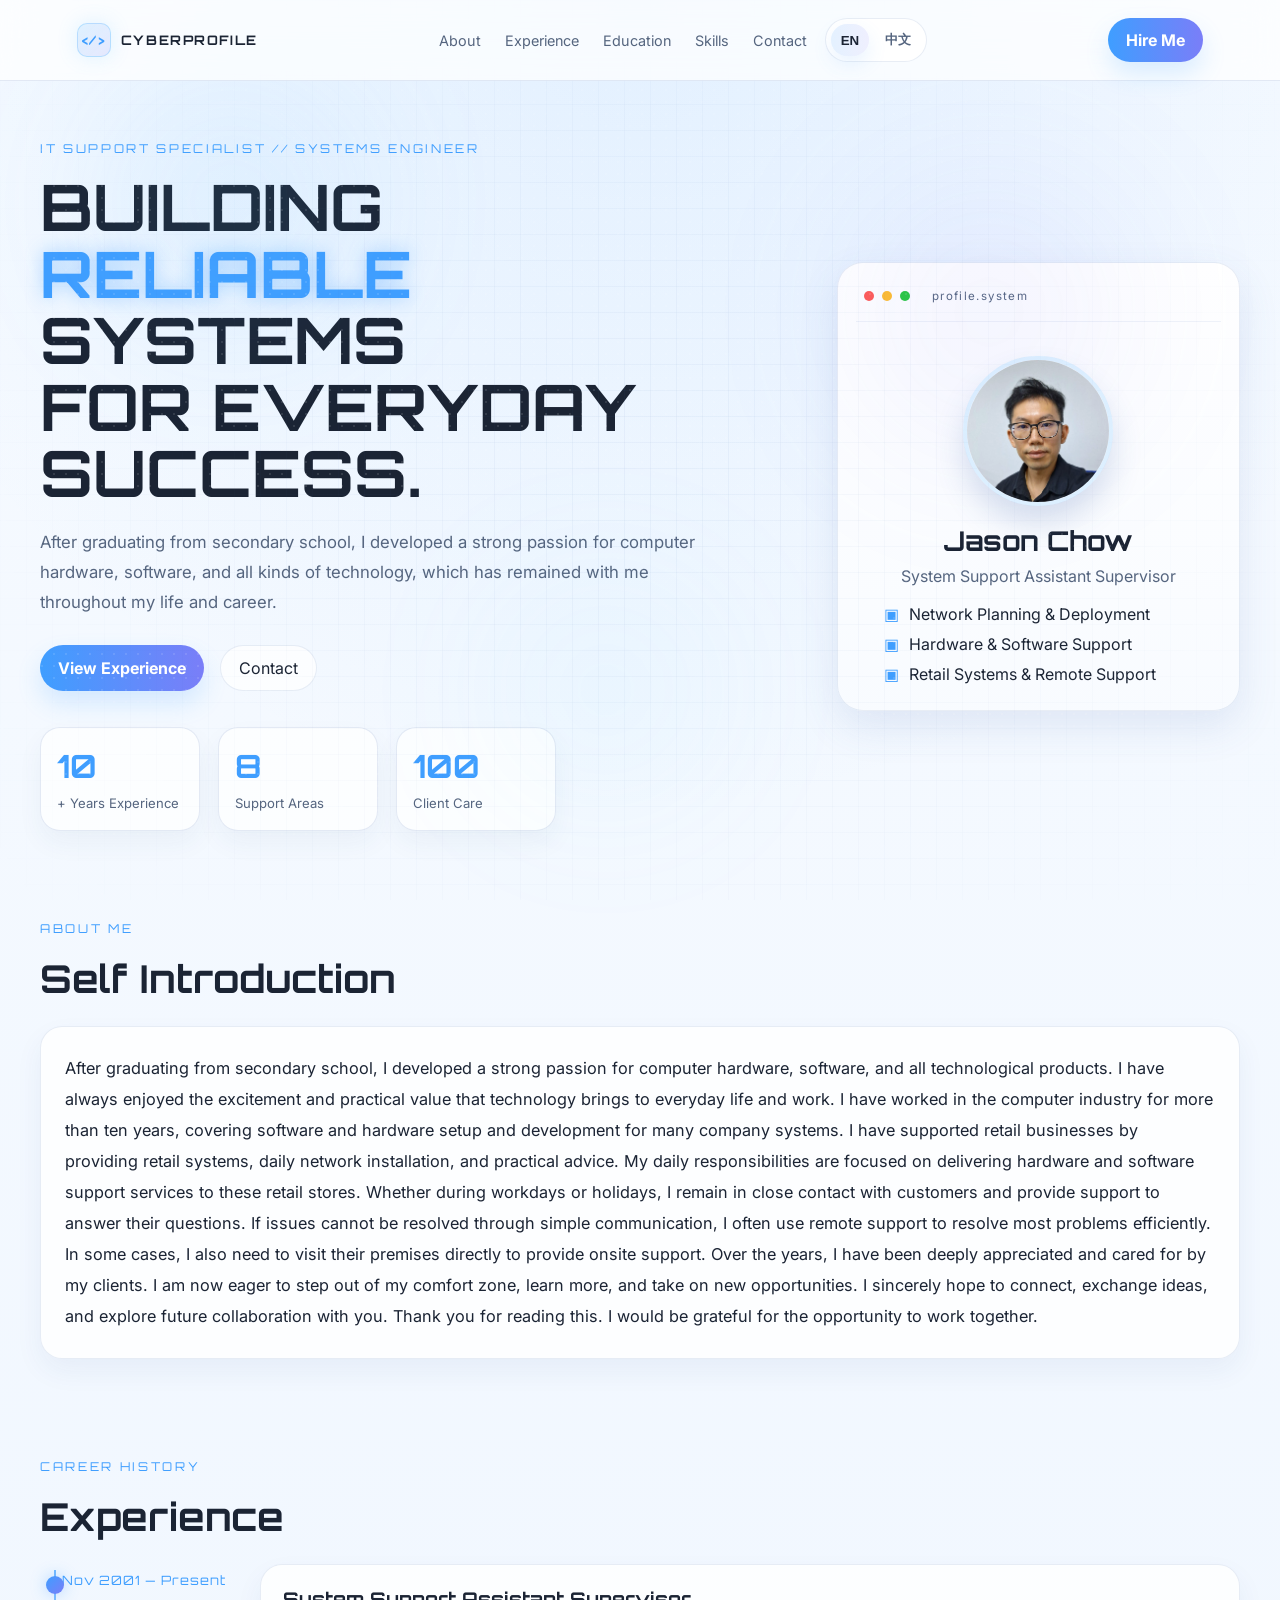
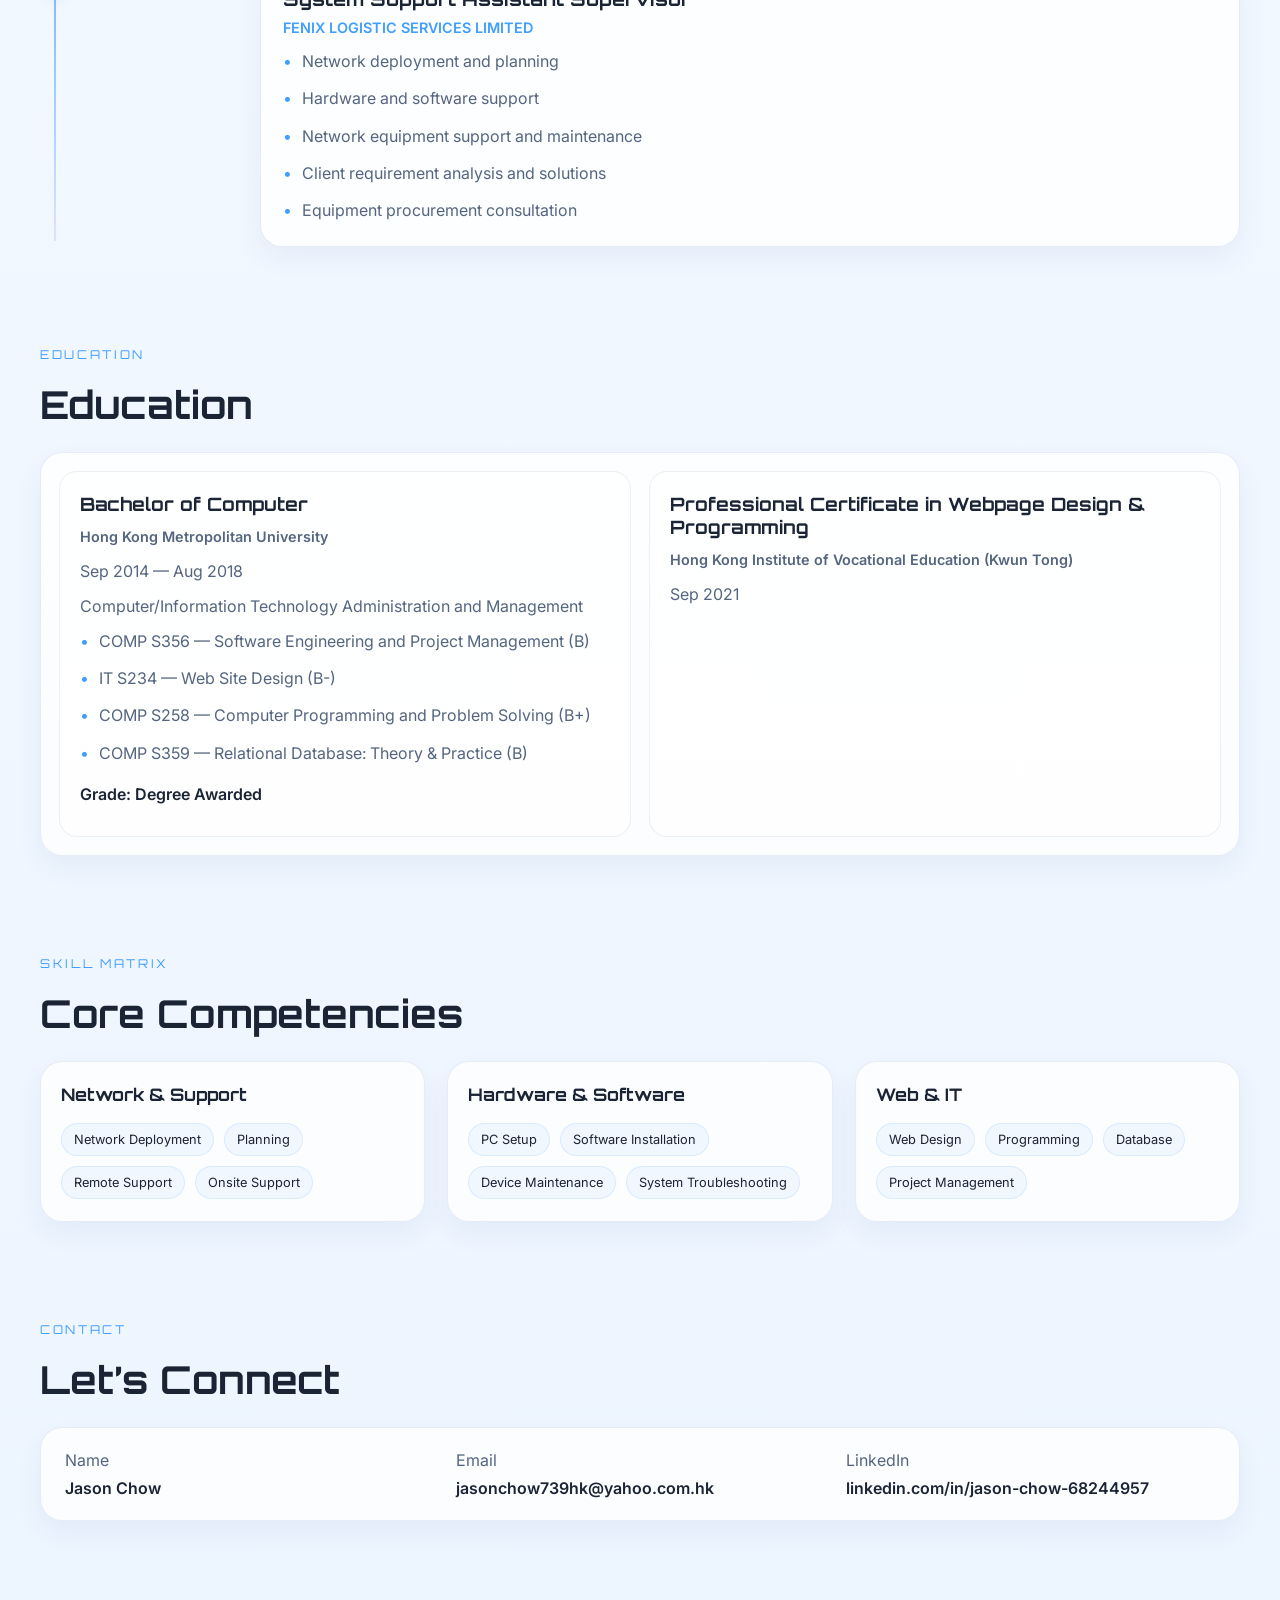
==== index.html @ 28c571f5 "Add files via upload" ====
<!DOCTYPE html>
<html lang="en">
  <head>
    <meta charset="UTF-8" />
    <meta name="viewport" content="width=device-width, initial-scale=1.0" />
    <title>Jason Chow | Resume</title>
    <meta name="description" content="Jason Chow personal resume portfolio in cyber style" />
    <link rel="preconnect" href="https://fonts.googleapis.com" />
    <link rel="preconnect" href="https://fonts.gstatic.com" crossorigin />
    <link href="https://fonts.googleapis.com/css2?family=Orbitron:wght@500;600;700;800&family=Inter:wght@400;500;600;700;800&display=swap" rel="stylesheet" />
    <link rel="stylesheet" href="styles.css" />
  </head>
  <body>
    <div class="noise"></div>
    <div class="grid-bg"></div>
    <div class="orb orb-1"></div>
    <div class="orb orb-2"></div>
    <div class="orb orb-3"></div>

    <header class="topbar">
      <div class="brand">
        <div class="brand-mark">&lt;/&gt;</div>
        <span>CYBERPROFILE</span>
      </div>

      <div class="header-right">
        <nav class="main-nav">
          <a href="#about" data-i18n="nav.about">About</a>
          <a href="#experience" data-i18n="nav.experience">Experience</a>
          <a href="#education" data-i18n="nav.education">Education</a>
          <a href="#skills" data-i18n="nav.skills">Skills</a>
          <a href="#contact" data-i18n="nav.contact">Contact</a>
        </nav>

        <div class="lang-switcher" aria-label="Language switcher">
          <button class="lang-btn active" data-lang="en">EN</button>
          <button class="lang-btn" data-lang="zh">中文</button>
        </div>
      </div>

      <a class="cta" href="#contact" data-i18n="nav.hire">Hire Me</a>
    </header>

    <main>
      <section class="hero" id="about">
        <div class="hero-copy">
          <p class="eyebrow" data-i18n="hero.eyebrow">IT SUPPORT SPECIALIST // SYSTEMS ENGINEER</p>
          <h1 data-i18n="hero.title">
            BUILDING<br />
            <span class="highlight">RELIABLE</span>
            SYSTEMS<br />
            FOR EVERYDAY SUCCESS.
          </h1>
          <p class="intro" data-i18n="hero.intro">
            After graduating from secondary school, I developed a strong passion for computer hardware, software, and all kinds of technology, which has remained with me throughout my life and career.
          </p>

          <div class="hero-actions">
            <a href="#experience" class="primary-btn" data-i18n="hero.primaryBtn">View Experience</a>
            <a href="#contact" class="ghost-btn" data-i18n="hero.secondaryBtn">Contact</a>
          </div>

          <div class="stats-row">
            <div class="stat-box">
              <strong data-count="10">0</strong>
              <span data-i18n="stats.years">+ Years Experience</span>
            </div>
            <div class="stat-box">
              <strong data-count="8">0</strong>
              <span data-i18n="stats.support">Support Areas</span>
            </div>
            <div class="stat-box">
              <strong data-count="100">0</strong>
              <span data-i18n="stats.clients">Client Care</span>
            </div>
          </div>
        </div>

        <div class="hero-panel">
          <div class="panel-shell">
            <div class="panel-header">
              <span class="dot red"></span>
              <span class="dot yellow"></span>
              <span class="dot green"></span>
              <span class="panel-title">profile.system</span>
            </div>

            <div class="profile-card">
              <div class="portrait-wrap">
                <div class="portrait-glow"></div>
                <img src="jc.jpeg" alt="Jason Chow portrait" class="portrait" />
              </div>
              <h3>Jason Chow</h3>
              <p data-i18n="profile.role">System Support Assistant Supervisor</p>
              <ul>
                <li data-i18n="profile.item1">Network Planning & Deployment</li>
                <li data-i18n="profile.item2">Hardware & Software Support</li>
                <li data-i18n="profile.item3">Retail Systems & Remote Support</li>
              </ul>
            </div>
          </div>
        </div>
      </section>

      <section class="section intro-story" id="story">
        <div class="section-heading">
          <p class="eyebrow" data-i18n="about.eyebrow">ABOUT ME</p>
          <h2 data-i18n="about.title">Self Introduction</h2>
        </div>
        <div class="story-card">
          <p data-i18n="about.text">
            After graduating from secondary school, I developed a strong passion for computer hardware, software, and all technological products. I have always enjoyed the excitement and practical value that technology brings to everyday life and work. I have worked in the computer industry for more than ten years, covering software and hardware setup and development for many company systems. I have supported retail businesses by providing retail systems, daily network installation, and practical advice. My daily responsibilities are focused on delivering hardware and software support services to these retail stores. Whether during workdays or holidays, I remain in close contact with customers and provide support to answer their questions. If issues cannot be resolved through simple communication, I often use remote support to resolve most problems efficiently. In some cases, I also need to visit their premises directly to provide onsite support. Over the years, I have been deeply appreciated and cared for by my clients. I am now eager to step out of my comfort zone, learn more, and take on new opportunities. I sincerely hope to connect, exchange ideas, and explore future collaboration with you. Thank you for reading this. I would be grateful for the opportunity to work together.
          </p>
        </div>
      </section>

      <section class="section" id="experience">
        <div class="section-heading">
          <p class="eyebrow" data-i18n="experience.eyebrow">CAREER HISTORY</p>
          <h2 data-i18n="experience.title">Experience</h2>
        </div>

        <div class="timeline">
          <article class="timeline-item">
            <div class="time-tag">Nov 2001 — Present</div>
            <div class="timeline-content">
              <h3 data-i18n="experience.role1">System Support Assistant Supervisor</h3>
              <p class="meta" data-i18n="experience.meta1">FENIX LOGISTIC SERVICES LIMITED</p>
              <ul class="bullet-list">
                <li data-i18n="experience.item1">Network deployment and planning</li>
                <li data-i18n="experience.item2">Hardware and software support</li>
                <li data-i18n="experience.item3">Network equipment support and maintenance</li>
                <li data-i18n="experience.item4">Client requirement analysis and solutions</li>
                <li data-i18n="experience.item5">Equipment procurement consultation</li>
              </ul>
            </div>
          </article>
        </div>
      </section>

      <section class="section" id="education">
        <div class="section-heading">
          <p class="eyebrow" data-i18n="education.eyebrow">EDUCATION</p>
          <h2 data-i18n="education.title">Education</h2>
        </div>

        <div class="education-box">
          <div class="edu-card">
            <h3 data-i18n="education.degree">Bachelor of Computer</h3>
            <p class="meta" data-i18n="education.school">Hong Kong Metropolitan University</p>
            <p data-i18n="education.period">Sep 2014 — Aug 2018</p>
            <p data-i18n="education.note">Computer/Information Technology Administration and Management</p>
            <ul class="bullet-list compact">
              <li>COMP S356 — Software Engineering and Project Management (B)</li>
              <li>IT S234 — Web Site Design (B-)</li>
              <li>COMP S258 — Computer Programming and Problem Solving (B+)</li>
              <li>COMP S359 — Relational Database: Theory & Practice (B)</li>
            </ul>
            <p class="grade-text" data-i18n="education.grade">Grade: Degree Awarded</p>
          </div>

          <div class="edu-card">
            <h3 data-i18n="education.certTitle">Professional Certificate in Webpage Design & Programming</h3>
            <p class="meta" data-i18n="education.certSchool">Hong Kong Institute of Vocational Education (Kwun Tong)</p>
            <p data-i18n="education.certPeriod">Sep 2021</p>
          </div>
        </div>
      </section>

      <section class="section" id="skills">
        <div class="section-heading">
          <p class="eyebrow" data-i18n="skills.eyebrow">SKILL MATRIX</p>
          <h2 data-i18n="skills.title">Core Competencies</h2>
        </div>

        <div class="skills-grid">
          <div class="skill-card">
            <h3 data-i18n="skills.network">Network & Support</h3>
            <div class="chip-wrap">
              <span>Network Deployment</span>
              <span>Planning</span>
              <span>Remote Support</span>
              <span>Onsite Support</span>
            </div>
          </div>

          <div class="skill-card">
            <h3 data-i18n="skills.hardware">Hardware & Software</h3>
            <div class="chip-wrap">
              <span>PC Setup</span>
              <span>Software Installation</span>
              <span>Device Maintenance</span>
              <span>System Troubleshooting</span>
            </div>
          </div>

          <div class="skill-card">
            <h3 data-i18n="skills.web">Web & IT</h3>
            <div class="chip-wrap">
              <span>Web Design</span>
              <span>Programming</span>
              <span>Database</span>
              <span>Project Management</span>
            </div>
          </div>
        </div>
      </section>

      <section class="section contact-section" id="contact">
        <div class="section-heading">
          <p class="eyebrow" data-i18n="contact.eyebrow">CONTACT</p>
          <h2 data-i18n="contact.title">Let’s Connect</h2>
        </div>

        <div class="contact-box">
          <div>
            <p data-i18n="contact.nameLabel">Name</p>
            <span>Jason Chow</span>
          </div>
          <div>
            <p data-i18n="contact.emailLabel">Email</p>
            <a href="mailto:jasonchow739hk@yahoo.com.hk">jasonchow739hk@yahoo.com.hk</a>
          </div>
          <div>
            <p>LinkedIn</p>
            <a href="https://www.linkedin.com/in/jason-chow-68244957/" target="_blank" rel="noreferrer">linkedin.com/in/jason-chow-68244957</a>
          </div>
        </div>
      </section>
    </main>

    <script src="script.js"></script>
  </body>
</html>
---- styles.css ----
:root {
  --bg: #f6faff;
  --bg-2: #edf5ff;
  --panel: rgba(255, 255, 255, 0.86);
  --line: rgba(71, 107, 173, 0.14);
  --text: #1b2434;
  --muted: #55657f;
  --primary: #3f9eff;
  --primary-2: #7a7ef8;
  --accent: #6fd6ff;
  --success: #3fc08a;
  --shadow: 0 16px 40px rgba(65, 102, 176, 0.12);
}

* {
  box-sizing: border-box;
  margin: 0;
  padding: 0;
}

html {
  scroll-behavior: smooth;
}

body {
  font-family: "Inter", sans-serif;
  background:
    radial-gradient(circle at top, rgba(88, 170, 255, 0.12), transparent 25%),
    linear-gradient(180deg, var(--bg), var(--bg-2));
  color: var(--text);
  min-height: 100vh;
  overflow-x: hidden;
  position: relative;
}

.noise {
  position: fixed;
  inset: 0;
  pointer-events: none;
  background-image: radial-gradient(rgba(255,255,255,0.6) 1px, transparent 1px);
  background-size: 12px 12px;
  opacity: 0.18;
}

.grid-bg {
  position: fixed;
  inset: 0;
  pointer-events: none;
  background-image:
    linear-gradient(rgba(71, 107, 173, 0.06) 1px, transparent 1px),
    linear-gradient(90deg, rgba(71, 107, 173, 0.06) 1px, transparent 1px);
  background-size: 26px 26px;
  mask-image: radial-gradient(circle at center, rgba(0,0,0,0.9), transparent 100%);
}

.orb {
  position: fixed;
  border-radius: 50%;
  filter: blur(80px);
  pointer-events: none;
  opacity: 0.34;
}

.orb-1 {
  width: 260px; height: 260px;
  left: 8%; top: 8%;
  background: rgba(90, 188, 255, 0.32);
}

.orb-2 {
  width: 300px; height: 300px;
  right: 11%; top: 18%;
  background: rgba(122, 126, 248, 0.22);
}

.orb-3 {
  width: 240px; height: 240px;
  left: 38%; bottom: 10%;
  background: rgba(111, 214, 255, 0.18);
}

.topbar {
  position: sticky;
  top: 0;
  z-index: 20;
  display: flex;
  align-items: center;
  justify-content: space-between;
  padding: 18px 6vw;
  backdrop-filter: blur(16px);
  background: rgba(255,255,255,0.72);
  border-bottom: 1px solid var(--line);
}

.brand {
  display: flex;
  align-items: center;
  gap: 10px;
  font-family: "Orbitron", sans-serif;
  letter-spacing: 0.12em;
  font-size: 0.82rem;
  font-weight: 700;
}

.brand-mark {
  width: 34px; height: 34px;
  display: inline-flex; align-items:center; justify-content:center;
  border-radius: 10px;
  background: linear-gradient(135deg, rgba(90,188,255,0.18), rgba(122,126,248,0.16));
  border: 1px solid rgba(90,188,255,0.32);
  color: var(--primary);
  box-shadow: 0 0 20px rgba(90,188,255,0.18);
}

.header-right {
  display: flex;
  align-items: center;
  gap: 18px;
}

.main-nav {
  display: flex;
  align-items: center;
  gap: 24px;
}

.main-nav a {
  color: var(--muted);
  text-decoration: none;
  font-size: 0.9rem;
  transition: color 0.2s ease;
}

.main-nav a:hover {
  color: var(--primary);
}

.lang-switcher {
  display: inline-flex;
  gap: 6px;
  padding: 5px;
  border-radius: 999px;
  background: rgba(255,255,255,0.9);
  border: 1px solid rgba(71, 107, 173, 0.12);
}

.lang-btn {
  border: none;
  background: transparent;
  color: var(--muted);
  border-radius: 999px;
  padding: 7px 10px;
  font-weight: 700;
  cursor: pointer;
  transition: all 0.2s ease;
}

.lang-btn.active {
  background: linear-gradient(90deg, rgba(63,158,255,0.14), rgba(122,126,248,0.12));
  color: var(--text);
  box-shadow: 0 8px 20px rgba(63,158,255,0.12);
}

.cta,
.primary-btn,
.ghost-btn {
  text-decoration: none;
  display: inline-flex;
  align-items: center;
  justify-content: center;
  transition: transform 0.2s ease;
}

.cta,
.primary-btn {
  background: linear-gradient(90deg, var(--primary), var(--primary-2));
  color: white;
  border-radius: 999px;
  padding: 12px 18px;
  font-weight: 700;
  box-shadow: 0 12px 24px rgba(63, 158, 255, 0.18);
}

.ghost-btn {
  border-radius: 999px;
  padding: 12px 18px;
  background: rgba(255,255,255,0.72);
  border: 1px solid rgba(71, 107, 173, 0.12);
  color: var(--text);
}

.cta:hover,
.primary-btn:hover,
.ghost-btn:hover {
  transform: translateY(-2px);
}

main {
  width: min(1200px, calc(100% - 44px));
  margin: 0 auto;
  padding-bottom: 80px;
}

.hero {
  display: grid;
  grid-template-columns: 1.3fr 0.7fr;
  align-items: center;
  gap: 48px;
  min-height: 82vh;
  padding-top: 60px;
}

.eyebrow {
  color: var(--primary);
  font-size: 0.76rem;
  letter-spacing: 0.22em;
  text-transform: uppercase;
  margin-bottom: 18px;
  font-family: "Orbitron", sans-serif;
}

h1, h2, h3 {
  font-family: "Orbitron", sans-serif;
}

.hero h1 {
  font-size: clamp(2.8rem, 5vw, 5rem);
  line-height: 1.04;
  margin-bottom: 20px;
}

.highlight {
  color: var(--primary);
  text-shadow: 0 0 18px rgba(63,158,255,0.4);
}

.intro {
  color: var(--muted);
  font-size: 1.05rem;
  line-height: 1.8;
  max-width: 660px;
  margin-bottom: 28px;
}

.hero-actions {
  display: flex;
  gap: 16px;
  margin-bottom: 36px;
}

.stats-row {
  display: flex;
  flex-wrap: wrap;
  gap: 18px;
}

.stat-box {
  min-width: 160px;
  background: rgba(255,255,255,0.72);
  border: 1px solid var(--line);
  border-radius: 20px;
  padding: 18px 16px;
  box-shadow: 0 12px 26px rgba(44, 70, 124, 0.05);
}

.stat-box strong {
  display: block;
  font-size: 2rem;
  font-family: "Orbitron", sans-serif;
  color: var(--primary);
  margin-bottom: 6px;
}

.stat-box span {
  font-size: 0.82rem;
  color: var(--muted);
}

.hero-panel {
  display: flex;
  justify-content: center;
}

.panel-shell {
  width: min(100%, 420px);
  padding: 18px;
  border-radius: 26px;
  background: linear-gradient(180deg, rgba(255,255,255,0.96), rgba(248,251,255,0.96));
  border: 1px solid rgba(71,107,173,0.12);
  box-shadow: var(--shadow);
}

.panel-header {
  display: flex;
  align-items: center;
  gap: 8px;
  padding: 8px 8px 18px;
  border-bottom: 1px solid rgba(71,107,173,0.08);
}

.dot {
  width: 10px; height: 10px; border-radius: 50%;
}

.dot.red { background: #ff5b57; }
.dot.yellow { background: #ffbd2f; }
.dot.green { background: #28c840; }

.panel-title {
  margin-left: 14px;
  color: var(--muted);
  font-size: 0.72rem;
  letter-spacing: 0.12em;
  text-transform: lowercase;
}

.profile-card {
  padding: 24px 18px 8px;
  text-align: center;
}

.portrait-wrap {
  position: relative;
  width: 150px;
  height: 150px;
  margin: 10px auto 18px;
  border-radius: 50%;
  overflow: hidden;
  border: 4px solid rgba(90,188,255,0.18);
  box-shadow: 0 18px 30px rgba(52, 87, 163, 0.18);
}

.portrait-glow {
  position: absolute;
  inset: -12%;
  border-radius: 50%;
  background: radial-gradient(circle, rgba(90,188,255,0.22), transparent 68%);
  filter: blur(18px);
}

.portrait {
  position: relative;
  width: 100%; height: 100%; object-fit: cover;
  filter: brightness(1.08) contrast(1.06) saturate(0.92) sepia(0.05);
  transform: scale(1.04);
}

.profile-card h3 {
  font-size: 1.7rem;
  margin-bottom: 8px;
}

.profile-card p {
  color: var(--muted);
  margin-bottom: 18px;
}

.profile-card ul {
  list-style: none;
  display: grid;
  gap: 10px;
  text-align: left;
  padding-left: 10px;
}

.profile-card li::before {
  content: "▣";
  color: var(--primary);
  margin-right: 10px;
}

.section {
  padding-top: 100px;
}

.section-heading {
  margin-bottom: 24px;
}

.section-heading h2 {
  font-size: clamp(1.8rem, 3vw, 3rem);
}

.story-card,
.timeline-content,
.education-box,
.project-card,
.skill-card,
.contact-box {
  background: rgba(255,255,255,0.8);
  border: 1px solid rgba(71,107,173,0.12);
  border-radius: 22px;
  box-shadow: 0 12px 28px rgba(27, 62, 132, 0.06);
}

.intro-story {
  padding-top: 90px;
}

.story-card {
  padding: 26px 24px;
  line-height: 1.9;
}

.story-card p {
  color: var(--text);
  font-size: 1.02rem;
}

.timeline {
  position: relative;
  display: grid;
  gap: 20px;
}

.timeline::before {
  content: "";
  position: absolute;
  left: 14px;
  top: 6px;
  bottom: 6px;
  width: 2px;
  background: linear-gradient(180deg, rgba(63,158,255,0.7), rgba(122,126,248,0.16));
}

.timeline-item {
  position: relative;
  display: grid;
  grid-template-columns: 170px 1fr;
  gap: 28px;
  padding-left: 22px;
}

.timeline-item::before {
  content: "";
  position: absolute;
  left: 6px; top: 12px;
  width: 18px; height: 18px;
  border-radius: 50%;
  background: linear-gradient(135deg, var(--primary), var(--primary-2));
  box-shadow: 0 0 16px rgba(63,158,255,0.38);
}

.time-tag {
  color: var(--primary);
  font-size: 0.8rem;
  font-family: "Orbitron", sans-serif;
  letter-spacing: 0.08em;
  padding-top: 8px;
}

.timeline-content {
  padding: 22px 22px;
}

.timeline-content h3 {
  margin-bottom: 8px;
  font-size: 1.18rem;
}

.meta {
  color: var(--primary);
  margin-bottom: 12px;
  font-size: 0.9rem;
  font-weight: 600;
}

.bullet-list {
  list-style: none;
  display: grid;
  gap: 10px;
  color: var(--muted);
  line-height: 1.7;
}

.bullet-list li::before {
  content: "•";
  color: var(--primary);
  margin-right: 10px;
}

.education-box {
  display: grid;
  grid-template-columns: repeat(2, minmax(0, 1fr));
  gap: 18px;
  padding: 18px;
}

.edu-card {
  background: rgba(255,255,255,0.6);
  border: 1px solid rgba(71,107,173,0.1);
  border-radius: 18px;
  padding: 20px;
}

.edu-card h3 {
  margin-bottom: 10px;
  font-size: 1.15rem;
}

.edu-card p {
  color: var(--muted);
  margin-bottom: 8px;
  line-height: 1.7;
}

.grade-text {
  margin-top: 14px;
  color: var(--text) !important;
  font-weight: 600;
}

.skills-grid,
.contact-box {
  display: grid;
  grid-template-columns: repeat(3, minmax(0, 1fr));
  gap: 22px;
}

.skill-card {
  padding: 22px 20px;
}

.skill-card h3 {
  margin-bottom: 18px;
  font-size: 1.08rem;
}

.chip-wrap {
  display: flex;
  flex-wrap: wrap;
  gap: 10px;
}

.chip-wrap span {
  display: inline-flex;
  align-items: center;
  justify-content: center;
  padding: 8px 12px;
  border-radius: 999px;
  background: rgba(63,158,255,0.06);
  border: 1px solid rgba(63,158,255,0.14);
  color: var(--text);
  font-size: 0.8rem;
}

.contact-box {
  padding: 22px 24px;
}

.contact-box p {
  color: var(--muted);
  margin-bottom: 8px;
}

.contact-box a,
.contact-box span {
  color: var(--text);
  text-decoration: none;
  font-weight: 600;
}

@media (max-width: 900px) {
  .main-nav {
    display: none;
  }

  .hero {
    grid-template-columns: 1fr;
    padding-top: 36px;
  }

  .skills-grid,
  .contact-box,
  .education-box {
    grid-template-columns: 1fr;
  }

  .timeline-item {
    grid-template-columns: 1fr;
    gap: 10px;
  }

  .timeline::before {
    left: 9px;
  }
}

@media (max-width: 560px) {
  .topbar {
    padding: 16px 20px;
  }

  .brand span {
    display: none;
  }

  .hero-actions {
    flex-direction: column;
    align-items: flex-start;
  }

  .stats-row {
    flex-direction: column;
  }
}
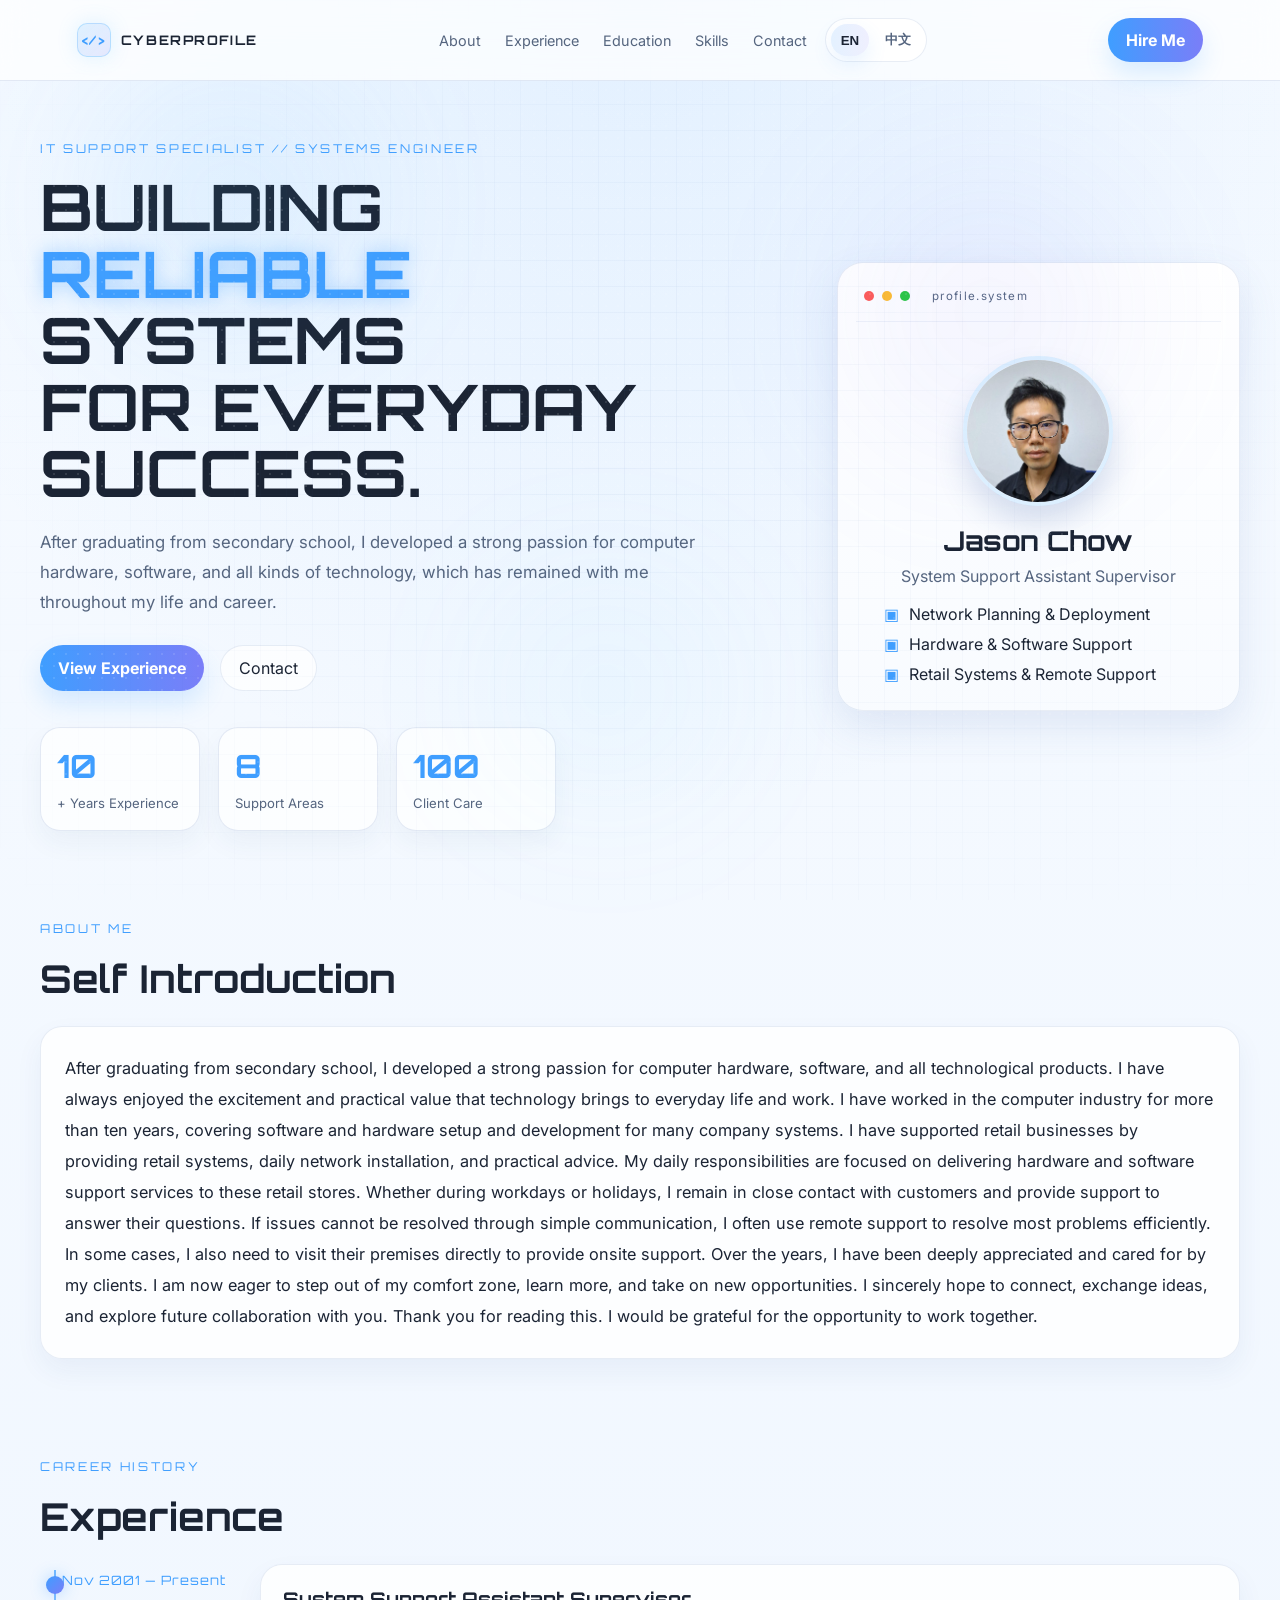
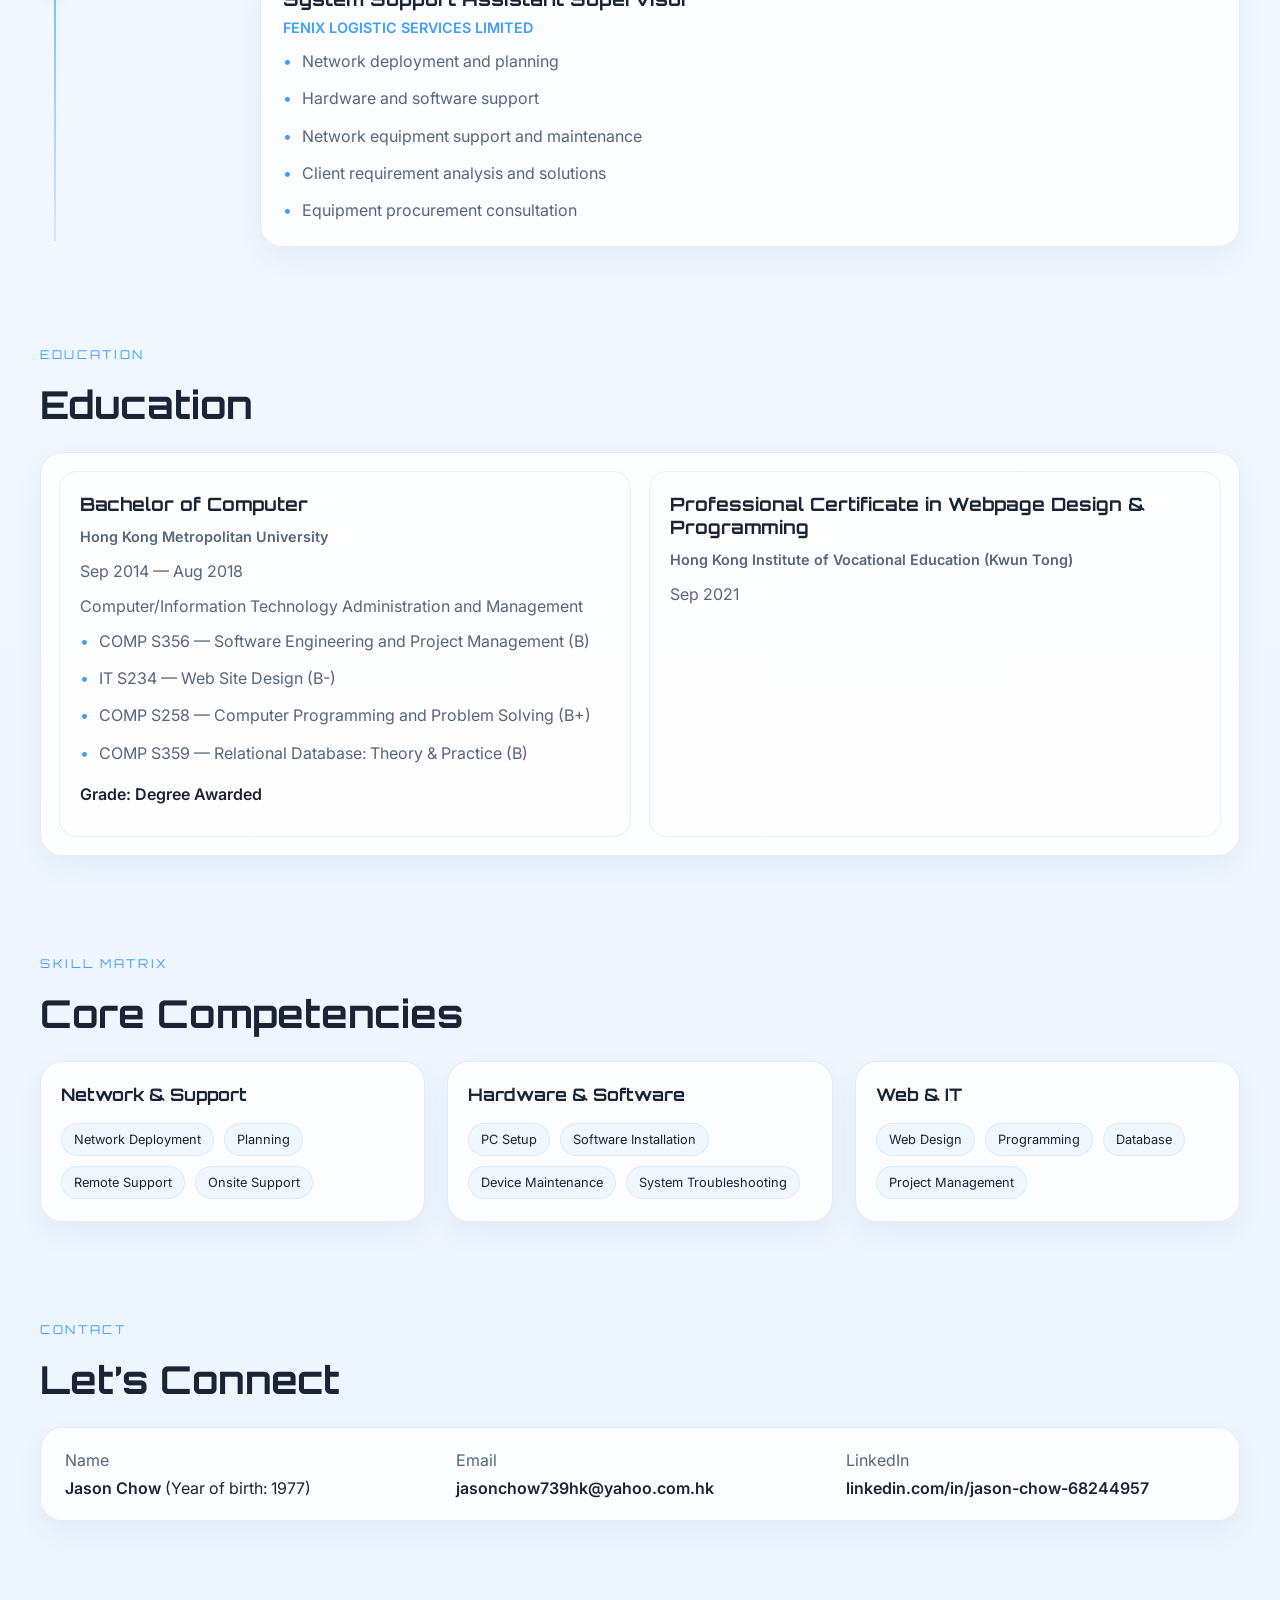
==== commit 8f075169: "Add files via upload" ====
--- a/index.html
+++ b/index.html
@@ -216,7 +216,7 @@
           <div>
             <p data-i18n="contact.nameLabel">Name</p>
             <span>Jason Chow</span>
-          </div>
+          (Year of birth: 1977)</div>
           <div>
             <p data-i18n="contact.emailLabel">Email</p>
             <a href="mailto:jasonchow739hk@yahoo.com.hk">jasonchow739hk@yahoo.com.hk</a>
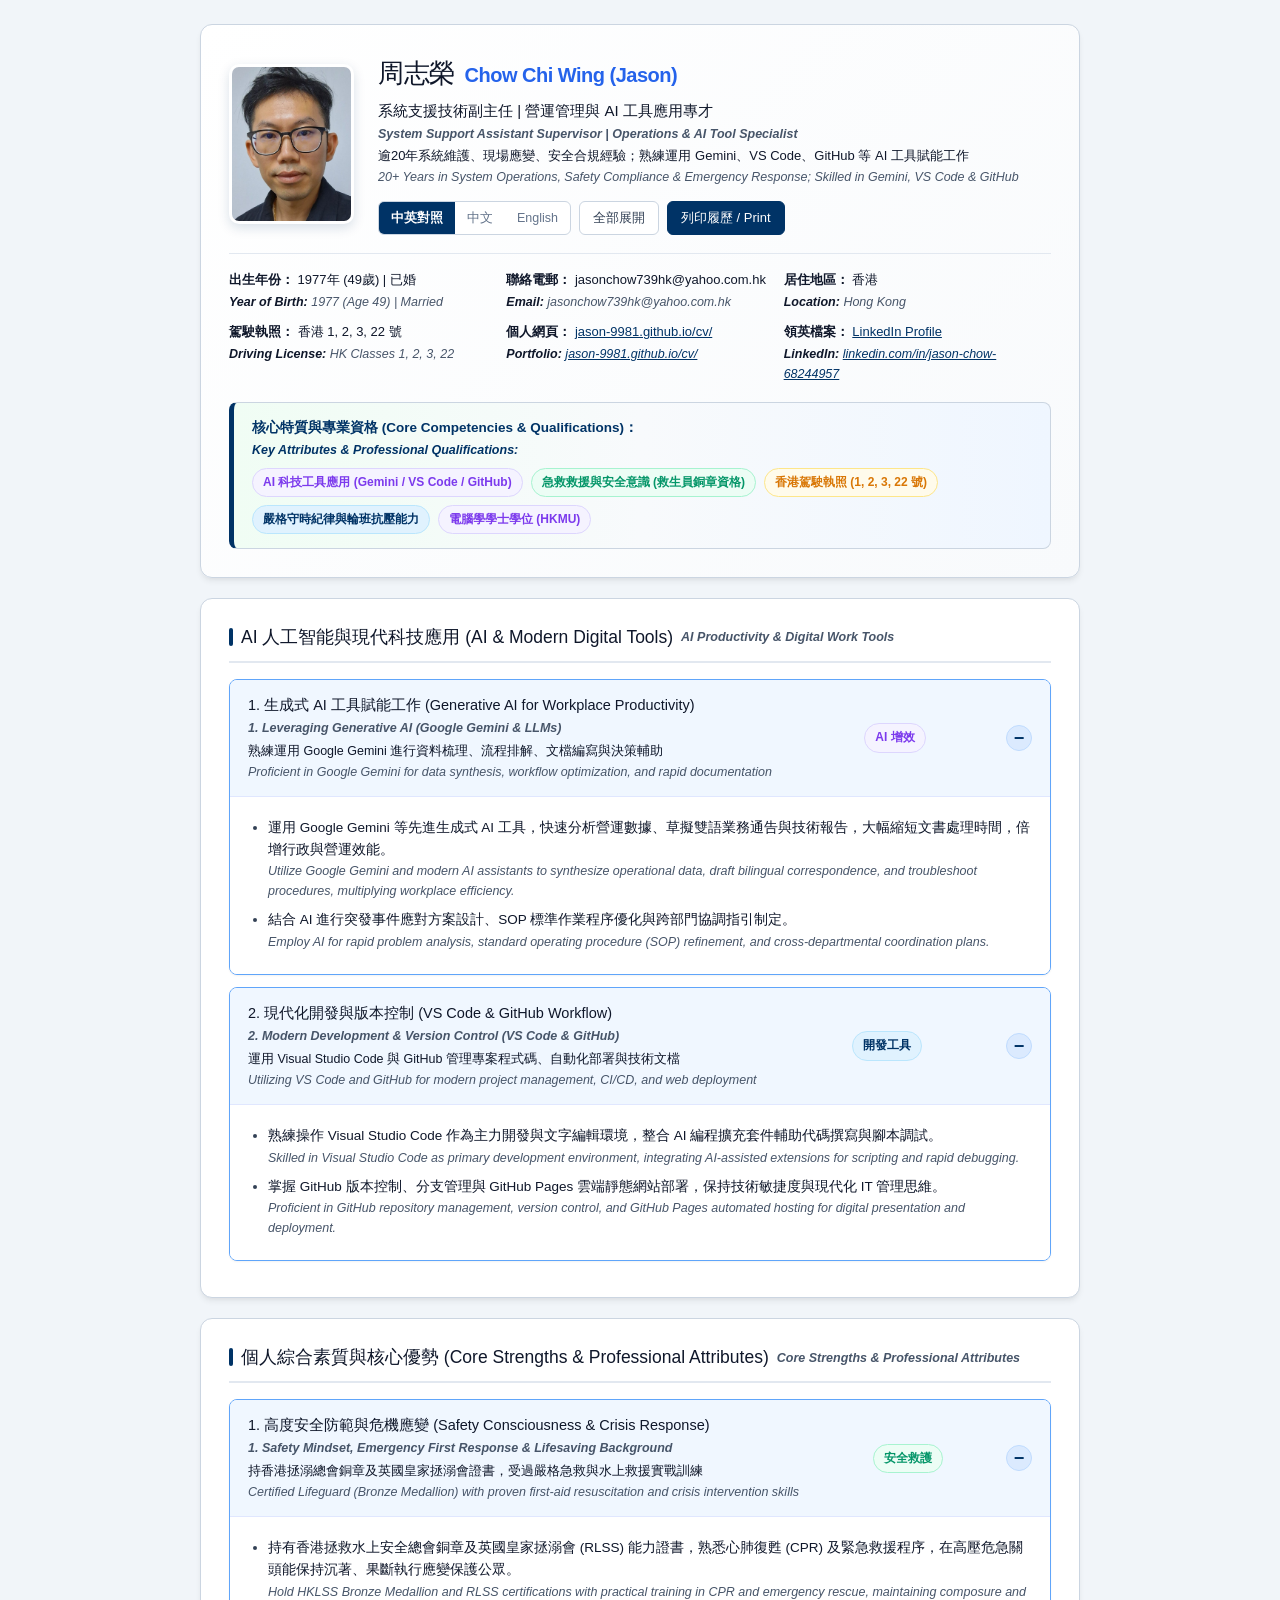
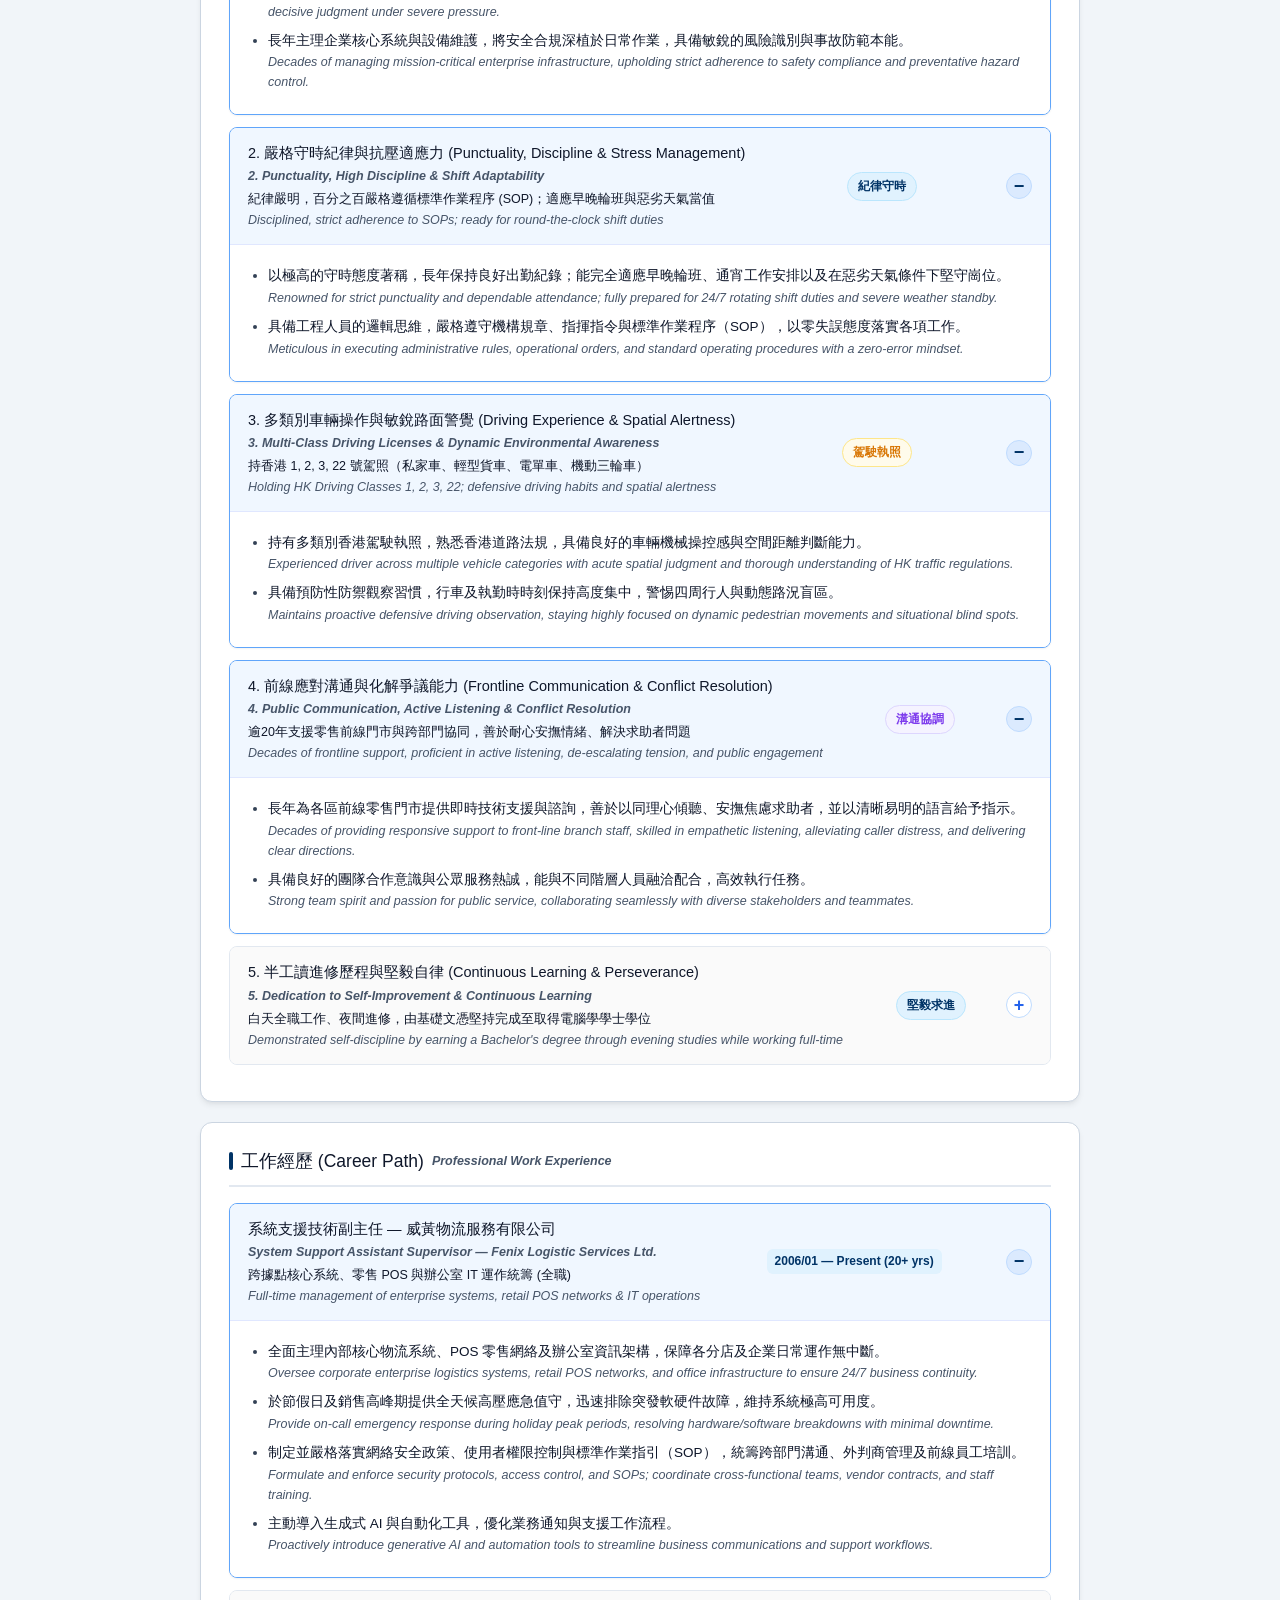
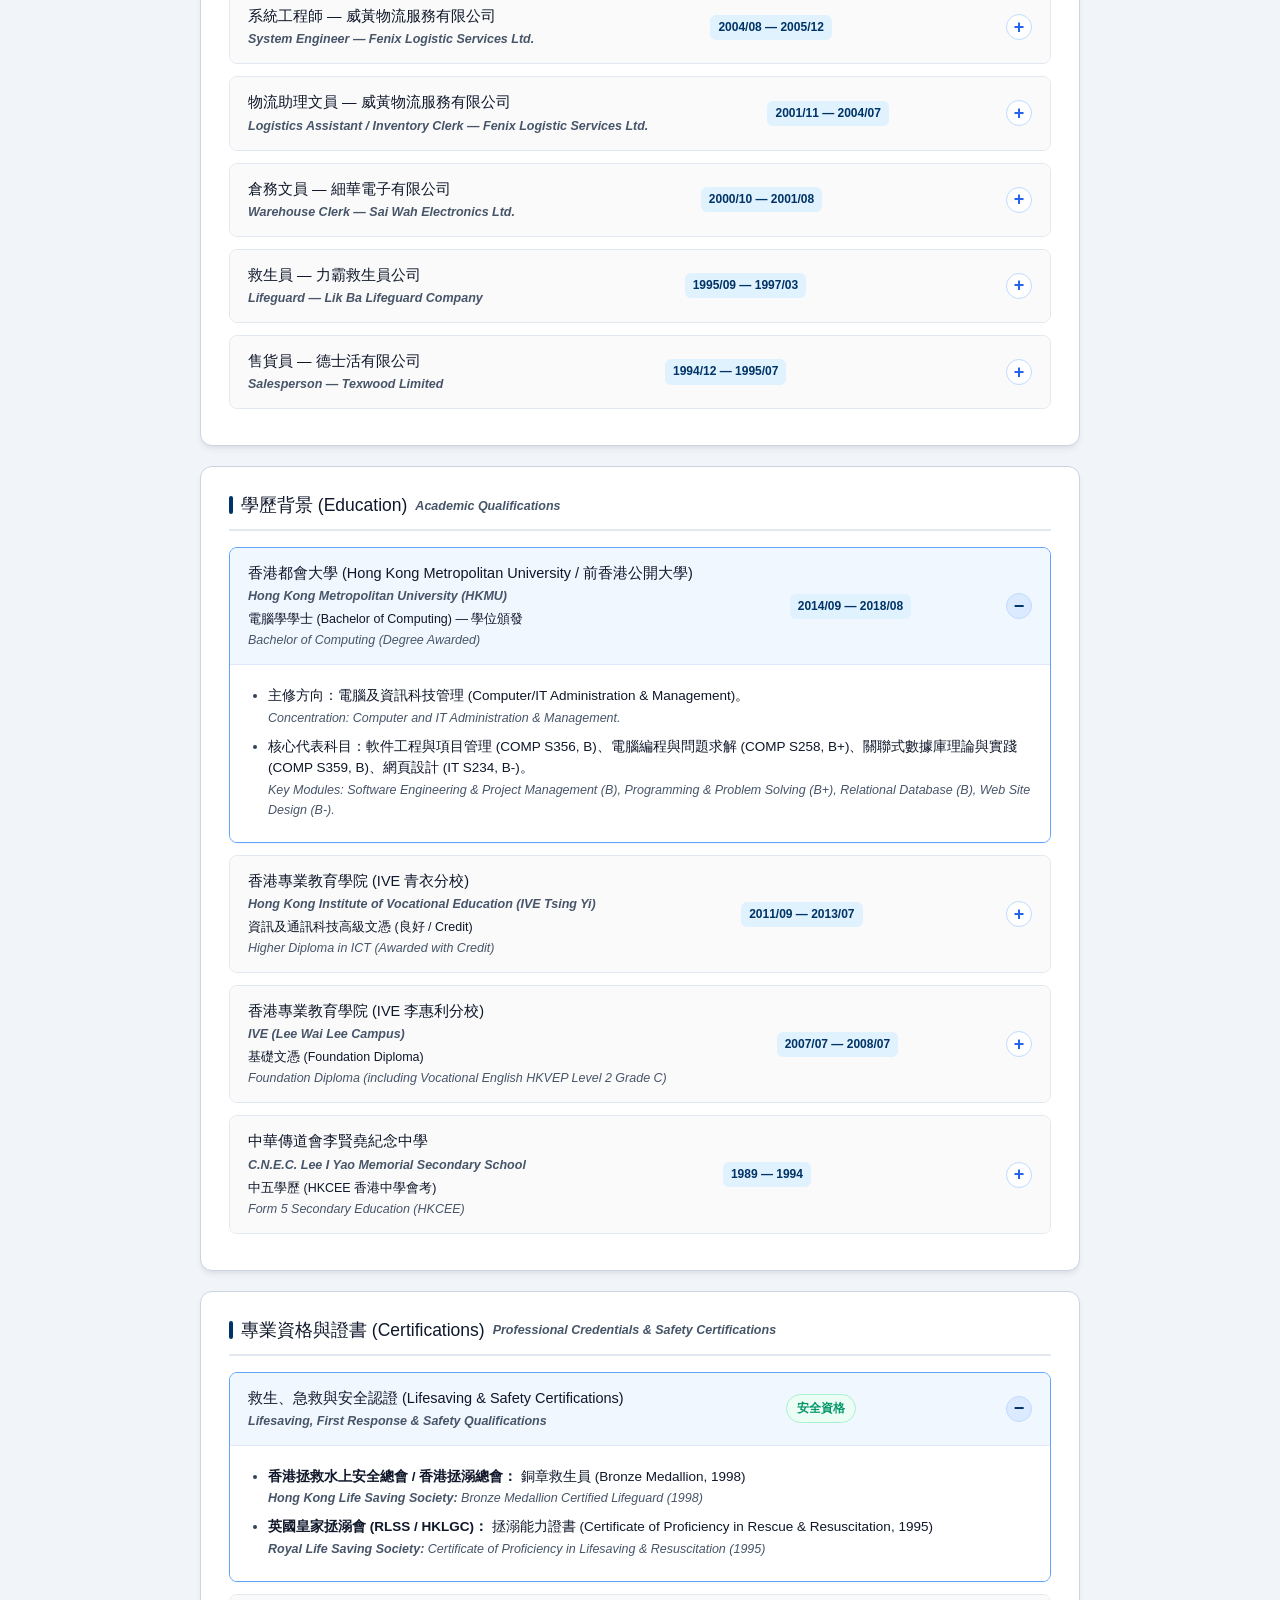
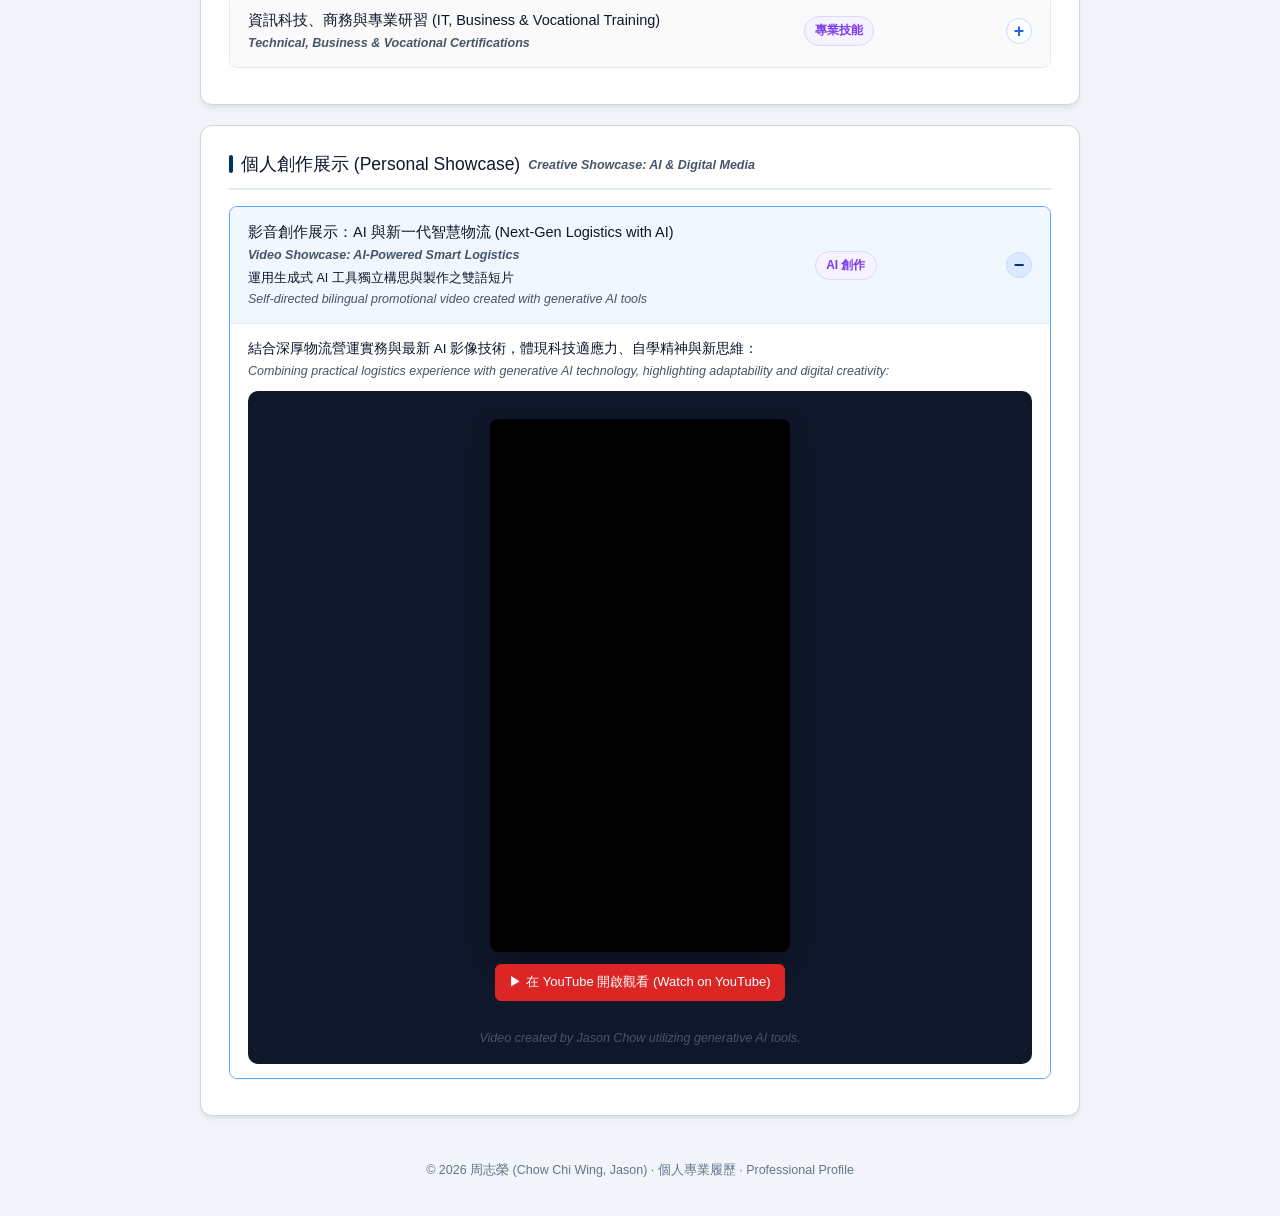
==== commit ea1427c4: "Add files via upload" ====
--- a/index.html
+++ b/index.html
@@ -1,234 +1,1267 @@
-<!DOCTYPE html>
-<html lang="en">
-  <head>
-    <meta charset="UTF-8" />
-    <meta name="viewport" content="width=device-width, initial-scale=1.0" />
-    <title>Jason Chow | Resume</title>
-    <meta name="description" content="Jason Chow personal resume portfolio in cyber style" />
-    <link rel="preconnect" href="https://fonts.googleapis.com" />
-    <link rel="preconnect" href="https://fonts.gstatic.com" crossorigin />
-    <link href="https://fonts.googleapis.com/css2?family=Orbitron:wght@500;600;700;800&family=Inter:wght@400;500;600;700;800&display=swap" rel="stylesheet" />
-    <link rel="stylesheet" href="styles.css" />
-  </head>
-  <body>
-    <div class="noise"></div>
-    <div class="grid-bg"></div>
-    <div class="orb orb-1"></div>
-    <div class="orb orb-2"></div>
-    <div class="orb orb-3"></div>
-
-    <header class="topbar">
-      <div class="brand">
-        <div class="brand-mark">&lt;/&gt;</div>
-        <span>CYBERPROFILE</span>
-      </div>
-
-      <div class="header-right">
-        <nav class="main-nav">
-          <a href="#about" data-i18n="nav.about">About</a>
-          <a href="#experience" data-i18n="nav.experience">Experience</a>
-          <a href="#education" data-i18n="nav.education">Education</a>
-          <a href="#skills" data-i18n="nav.skills">Skills</a>
-          <a href="#contact" data-i18n="nav.contact">Contact</a>
-        </nav>
-
-        <div class="lang-switcher" aria-label="Language switcher">
-          <button class="lang-btn active" data-lang="en">EN</button>
-          <button class="lang-btn" data-lang="zh">中文</button>
-        </div>
-      </div>
-
-      <a class="cta" href="#contact" data-i18n="nav.hire">Hire Me</a>
-    </header>
-
-    <main>
-      <section class="hero" id="about">
-        <div class="hero-copy">
-          <p class="eyebrow" data-i18n="hero.eyebrow">IT SUPPORT SPECIALIST // SYSTEMS ENGINEER</p>
-          <h1 data-i18n="hero.title">
-            BUILDING<br />
-            <span class="highlight">RELIABLE</span>
-            SYSTEMS<br />
-            FOR EVERYDAY SUCCESS.
-          </h1>
-          <p class="intro" data-i18n="hero.intro">
-            After graduating from secondary school, I developed a strong passion for computer hardware, software, and all kinds of technology, which has remained with me throughout my life and career.
-          </p>
-
-          <div class="hero-actions">
-            <a href="#experience" class="primary-btn" data-i18n="hero.primaryBtn">View Experience</a>
-            <a href="#contact" class="ghost-btn" data-i18n="hero.secondaryBtn">Contact</a>
-          </div>
-
-          <div class="stats-row">
-            <div class="stat-box">
-              <strong data-count="10">0</strong>
-              <span data-i18n="stats.years">+ Years Experience</span>
-            </div>
-            <div class="stat-box">
-              <strong data-count="8">0</strong>
-              <span data-i18n="stats.support">Support Areas</span>
-            </div>
-            <div class="stat-box">
-              <strong data-count="100">0</strong>
-              <span data-i18n="stats.clients">Client Care</span>
-            </div>
-          </div>
-        </div>
-
-        <div class="hero-panel">
-          <div class="panel-shell">
-            <div class="panel-header">
-              <span class="dot red"></span>
-              <span class="dot yellow"></span>
-              <span class="dot green"></span>
-              <span class="panel-title">profile.system</span>
-            </div>
-
-            <div class="profile-card">
-              <div class="portrait-wrap">
-                <div class="portrait-glow"></div>
-                <img src="jc.jpeg" alt="Jason Chow portrait" class="portrait" />
-              </div>
-              <h3>Jason Chow</h3>
-              <p data-i18n="profile.role">System Support Assistant Supervisor</p>
-              <ul>
-                <li data-i18n="profile.item1">Network Planning & Deployment</li>
-                <li data-i18n="profile.item2">Hardware & Software Support</li>
-                <li data-i18n="profile.item3">Retail Systems & Remote Support</li>
-              </ul>
-            </div>
-          </div>
-        </div>
-      </section>
-
-      <section class="section intro-story" id="story">
-        <div class="section-heading">
-          <p class="eyebrow" data-i18n="about.eyebrow">ABOUT ME</p>
-          <h2 data-i18n="about.title">Self Introduction</h2>
-        </div>
-        <div class="story-card">
-          <p data-i18n="about.text">
-            After graduating from secondary school, I developed a strong passion for computer hardware, software, and all technological products. I have always enjoyed the excitement and practical value that technology brings to everyday life and work. I have worked in the computer industry for more than ten years, covering software and hardware setup and development for many company systems. I have supported retail businesses by providing retail systems, daily network installation, and practical advice. My daily responsibilities are focused on delivering hardware and software support services to these retail stores. Whether during workdays or holidays, I remain in close contact with customers and provide support to answer their questions. If issues cannot be resolved through simple communication, I often use remote support to resolve most problems efficiently. In some cases, I also need to visit their premises directly to provide onsite support. Over the years, I have been deeply appreciated and cared for by my clients. I am now eager to step out of my comfort zone, learn more, and take on new opportunities. I sincerely hope to connect, exchange ideas, and explore future collaboration with you. Thank you for reading this. I would be grateful for the opportunity to work together.
-          </p>
-        </div>
-      </section>
-
-      <section class="section" id="experience">
-        <div class="section-heading">
-          <p class="eyebrow" data-i18n="experience.eyebrow">CAREER HISTORY</p>
-          <h2 data-i18n="experience.title">Experience</h2>
-        </div>
-
-        <div class="timeline">
-          <article class="timeline-item">
-            <div class="time-tag">Nov 2001 — Present</div>
-            <div class="timeline-content">
-              <h3 data-i18n="experience.role1">System Support Assistant Supervisor</h3>
-              <p class="meta" data-i18n="experience.meta1">FENIX LOGISTIC SERVICES LIMITED</p>
-              <ul class="bullet-list">
-                <li data-i18n="experience.item1">Network deployment and planning</li>
-                <li data-i18n="experience.item2">Hardware and software support</li>
-                <li data-i18n="experience.item3">Network equipment support and maintenance</li>
-                <li data-i18n="experience.item4">Client requirement analysis and solutions</li>
-                <li data-i18n="experience.item5">Equipment procurement consultation</li>
-              </ul>
-            </div>
-          </article>
-        </div>
-      </section>
-
-      <section class="section" id="education">
-        <div class="section-heading">
-          <p class="eyebrow" data-i18n="education.eyebrow">EDUCATION</p>
-          <h2 data-i18n="education.title">Education</h2>
-        </div>
-
-        <div class="education-box">
-          <div class="edu-card">
-            <h3 data-i18n="education.degree">Bachelor of Computer</h3>
-            <p class="meta" data-i18n="education.school">Hong Kong Metropolitan University</p>
-            <p data-i18n="education.period">Sep 2014 — Aug 2018</p>
-            <p data-i18n="education.note">Computer/Information Technology Administration and Management</p>
-            <ul class="bullet-list compact">
-              <li>COMP S356 — Software Engineering and Project Management (B)</li>
-              <li>IT S234 — Web Site Design (B-)</li>
-              <li>COMP S258 — Computer Programming and Problem Solving (B+)</li>
-              <li>COMP S359 — Relational Database: Theory & Practice (B)</li>
-            </ul>
-            <p class="grade-text" data-i18n="education.grade">Grade: Degree Awarded</p>
-          </div>
-
-          <div class="edu-card">
-            <h3 data-i18n="education.certTitle">Professional Certificate in Webpage Design & Programming</h3>
-            <p class="meta" data-i18n="education.certSchool">Hong Kong Institute of Vocational Education (Kwun Tong)</p>
-            <p data-i18n="education.certPeriod">Sep 2021</p>
-          </div>
-        </div>
-      </section>
-
-      <section class="section" id="skills">
-        <div class="section-heading">
-          <p class="eyebrow" data-i18n="skills.eyebrow">SKILL MATRIX</p>
-          <h2 data-i18n="skills.title">Core Competencies</h2>
-        </div>
-
-        <div class="skills-grid">
-          <div class="skill-card">
-            <h3 data-i18n="skills.network">Network & Support</h3>
-            <div class="chip-wrap">
-              <span>Network Deployment</span>
-              <span>Planning</span>
-              <span>Remote Support</span>
-              <span>Onsite Support</span>
-            </div>
-          </div>
-
-          <div class="skill-card">
-            <h3 data-i18n="skills.hardware">Hardware & Software</h3>
-            <div class="chip-wrap">
-              <span>PC Setup</span>
-              <span>Software Installation</span>
-              <span>Device Maintenance</span>
-              <span>System Troubleshooting</span>
-            </div>
-          </div>
-
-          <div class="skill-card">
-            <h3 data-i18n="skills.web">Web & IT</h3>
-            <div class="chip-wrap">
-              <span>Web Design</span>
-              <span>Programming</span>
-              <span>Database</span>
-              <span>Project Management</span>
-            </div>
-          </div>
-        </div>
-      </section>
-
-      <section class="section contact-section" id="contact">
-        <div class="section-heading">
-          <p class="eyebrow" data-i18n="contact.eyebrow">CONTACT</p>
-          <h2 data-i18n="contact.title">Let’s Connect</h2>
-        </div>
-
-        <div class="contact-box">
-          <div>
-            <p data-i18n="contact.nameLabel">Name</p>
-            <span>Jason Chow</span>
-          (Year of birth: 1977)</div>
-          <div>
-            <p data-i18n="contact.emailLabel">Email</p>
-            <a href="mailto:jasonchow739hk@yahoo.com.hk">jasonchow739hk@yahoo.com.hk</a>
-          </div>
-          <div>
-            <p>LinkedIn</p>
-            <a href="https://www.linkedin.com/in/jason-chow-68244957/" target="_blank" rel="noreferrer">linkedin.com/in/jason-chow-68244957</a>
-          </div>
-        </div>
-      </section>
-    </main>
-
-    <script src="script.js"></script>
-  </body>
-</html>
+<!DOCTYPE html>
+<html lang="zh-HK">
+<head>
+  <meta charset="UTF-8">
+  <meta name="viewport" content="width=device-width, initial-scale=1.0">
+  <title>周志榮 (Chow Chi Wing, Jason) — 個人履歷 | Professional Resume</title>
+  <style>
+    :root {
+      --primary: #003366; /* Classic Deep Navy */
+      --primary-hover: #002244;
+      --primary-light: #e0f2fe;
+      --accent-green: #059669; /* Safety & Discipline */
+      --accent-green-bg: #ecfdf5;
+      --accent-amber: #d97706; /* Licences & Highlights */
+      --accent-amber-bg: #fffbeb;
+      --accent-purple: #7c3aed; /* AI & Tech */
+      --accent-purple-bg: #f5f3ff;
+      --bg-main: #f1f5f9;
+      --bg-card: #ffffff;
+      --text-main: #0f172a;
+      --text-muted: #334155;
+      --text-sub: #64748b;
+      --border-color: #cbd5e1;
+      --border-light: #e2e8f0;
+      --radius: 12px;
+      --shadow-sm: 0 1px 2px 0 rgba(0, 0, 0, 0.05);
+      --shadow: 0 4px 6px -1px rgba(0, 0, 0, 0.07), 0 2px 4px -2px rgba(0, 0, 0, 0.05);
+    }
+
+    * {
+      box-sizing: border-box;
+      margin: 0;
+      padding: 0;
+    }
+
+    body {
+      font-family: -apple-system, BlinkMacSystemFont, "Segoe UI", Roboto, "Noto Sans TC", "PingFang HK", sans-serif;
+      background-color: var(--bg-main);
+      color: var(--text-main);
+      line-height: 1.6;
+      padding: 24px 16px;
+    }
+
+    .container {
+      max-width: 880px;
+      margin: 0 auto;
+    }
+
+    /* Header Profile Card */
+    header {
+      background: linear-gradient(135deg, #ffffff 0%, #f8fafc 100%);
+      border: 1px solid var(--border-color);
+      border-radius: var(--radius);
+      padding: 28px;
+      margin-bottom: 20px;
+      box-shadow: var(--shadow);
+      position: relative;
+    }
+
+    .header-content {
+      display: flex;
+      gap: 24px;
+      align-items: center;
+      flex-wrap: wrap;
+    }
+
+    .profile-photo {
+      width: 125px;
+      height: 160px;
+      border-radius: 10px;
+      object-fit: cover;
+      border: 3px solid #ffffff;
+      box-shadow: 0 4px 12px rgba(0, 51, 102, 0.15);
+      background-color: #e2e8f0;
+      flex-shrink: 0;
+    }
+
+    .profile-info {
+      flex: 1;
+      min-width: 280px;
+    }
+
+    .name-title h1 {
+      font-size: 26px;
+      font-weight: 700;
+      color: var(--primary);
+      letter-spacing: -0.5px;
+      display: flex;
+      align-items: baseline;
+      gap: 10px;
+      flex-wrap: wrap;
+    }
+
+    .name-title h1 .en-name {
+      font-size: 20px;
+      color: #2563eb;
+      font-weight: 600;
+    }
+
+    .name-title p.role-title {
+      font-size: 15px;
+      color: var(--text-muted);
+      margin-top: 4px;
+      font-weight: 600;
+    }
+
+    .name-title p.role-sub {
+      font-size: 13px;
+      color: var(--text-sub);
+      margin-top: 2px;
+    }
+
+    .header-actions {
+      display: flex;
+      gap: 8px;
+      flex-wrap: wrap;
+      margin-top: 14px;
+    }
+
+    .btn {
+      display: inline-flex;
+      align-items: center;
+      gap: 6px;
+      padding: 7px 13px;
+      font-size: 13px;
+      font-weight: 500;
+      border-radius: 6px;
+      text-decoration: none;
+      cursor: pointer;
+      transition: all 0.15s ease;
+    }
+
+    .btn-primary {
+      background: var(--primary);
+      color: #ffffff;
+      border: 1px solid var(--primary);
+    }
+    .btn-primary:hover {
+      background: var(--primary-hover);
+    }
+
+    .btn-outline {
+      background: #ffffff;
+      color: var(--text-muted);
+      border: 1px solid var(--border-color);
+    }
+    .btn-outline:hover {
+      background: var(--primary-light);
+      color: var(--primary);
+      border-color: #93c5fd;
+    }
+
+    .lang-btn-group {
+      display: inline-flex;
+      border: 1px solid var(--border-color);
+      border-radius: 6px;
+      overflow: hidden;
+      background: #ffffff;
+    }
+
+    .lang-btn {
+      padding: 6px 12px;
+      font-size: 12.5px;
+      border: none;
+      background: transparent;
+      cursor: pointer;
+      color: var(--text-sub);
+      font-weight: 500;
+      transition: all 0.15s ease;
+    }
+
+    .lang-btn.active {
+      background: var(--primary);
+      color: #ffffff;
+      font-weight: 600;
+    }
+
+    .meta-grid {
+      display: grid;
+      grid-template-columns: repeat(auto-fit, minmax(220px, 1fr));
+      gap: 10px;
+      font-size: 13px;
+      color: var(--text-muted);
+      margin-top: 18px;
+      padding-top: 16px;
+      border-top: 1px solid var(--border-light);
+    }
+
+    .meta-item strong {
+      color: var(--text-main);
+    }
+
+    /* Core Highlights Banner */
+    .highlights-banner {
+      background: linear-gradient(90deg, #f0fdf4 0%, #f8fafc 50%, #eff6ff 100%);
+      border: 1px solid #cbd5e1;
+      border-left: 5px solid var(--primary);
+      border-radius: 8px;
+      padding: 14px 18px;
+      margin-top: 18px;
+      font-size: 13.5px;
+    }
+
+    .highlights-banner strong {
+      color: var(--primary);
+    }
+
+    .highlights-tags {
+      display: flex;
+      gap: 8px;
+      flex-wrap: wrap;
+      margin-top: 8px;
+    }
+
+    .badge {
+      display: inline-flex;
+      align-items: center;
+      gap: 5px;
+      padding: 4px 10px;
+      border-radius: 20px;
+      font-size: 12px;
+      font-weight: 600;
+      border: 1px solid transparent;
+    }
+
+    .badge-blue {
+      background: var(--primary-light);
+      color: var(--primary);
+      border-color: #bae6fd;
+    }
+
+    .badge-green {
+      background: var(--accent-green-bg);
+      color: var(--accent-green);
+      border-color: #a7f3d0;
+    }
+
+    .badge-amber {
+      background: var(--accent-amber-bg);
+      color: var(--accent-amber);
+      border-color: #fde68a;
+    }
+
+    .badge-purple {
+      background: var(--accent-purple-bg);
+      color: var(--accent-purple);
+      border-color: #ddd6fe;
+    }
+
+    /* Section Cards */
+    .section-card {
+      background: var(--bg-card);
+      border: 1px solid var(--border-color);
+      border-radius: var(--radius);
+      padding: 24px 28px;
+      margin-bottom: 20px;
+      box-shadow: var(--shadow);
+    }
+
+    .section-header {
+      display: flex;
+      justify-content: space-between;
+      align-items: center;
+      margin-bottom: 16px;
+      border-bottom: 2px solid var(--border-light);
+      padding-bottom: 10px;
+    }
+
+    .section-header h2 {
+      font-size: 17.5px;
+      font-weight: 700;
+      color: var(--primary);
+      display: flex;
+      align-items: center;
+      gap: 8px;
+    }
+
+    .section-header h2::before {
+      content: "";
+      display: inline-block;
+      width: 4px;
+      height: 18px;
+      background: var(--primary);
+      border-radius: 2px;
+    }
+
+    /* Collapsible Details */
+    details {
+      border: 1px solid var(--border-light);
+      border-radius: 8px;
+      margin-bottom: 12px;
+      background: #ffffff;
+      transition: all 0.2s ease;
+      overflow: hidden;
+    }
+
+    details:hover {
+      border-color: #93c5fd;
+    }
+
+    details[open] {
+      border-color: #60a5fa;
+      box-shadow: var(--shadow-sm);
+    }
+
+    summary {
+      padding: 14px 18px;
+      font-size: 14.5px;
+      font-weight: 600;
+      color: var(--text-main);
+      cursor: pointer;
+      list-style: none;
+      display: flex;
+      justify-content: space-between;
+      align-items: center;
+      user-select: none;
+      background: #fafafa;
+      transition: background-color 0.15s ease;
+    }
+
+    details[open] summary {
+      background: #f0f7ff;
+      border-bottom: 1px solid #e0e7ff;
+    }
+
+    summary::-webkit-details-marker {
+      display: none;
+    }
+
+    summary::after {
+      content: "+";
+      font-size: 18px;
+      font-weight: 600;
+      color: #2563eb;
+      width: 24px;
+      height: 24px;
+      display: flex;
+      align-items: center;
+      justify-content: center;
+      border-radius: 50%;
+      background: #ffffff;
+      border: 1px solid #bfdbfe;
+      transition: transform 0.2s ease;
+      flex-shrink: 0;
+    }
+
+    details[open] summary::after {
+      content: "−";
+      color: var(--primary);
+      background: #dbeafe;
+    }
+
+    .detail-body {
+      padding: 14px 18px;
+      font-size: 13.5px;
+      color: var(--text-muted);
+      background: #ffffff;
+    }
+
+    .detail-body ul {
+      padding-left: 20px;
+      margin-top: 6px;
+    }
+
+    .detail-body li {
+      margin-bottom: 8px;
+    }
+
+    .text-zh {
+      display: block;
+      color: var(--text-main);
+      font-weight: 500;
+    }
+
+    .text-en {
+      display: block;
+      color: #475569;
+      font-size: 12.5px;
+      margin-top: 1px;
+      font-style: italic;
+    }
+
+    body.lang-zh-only .text-en { display: none !important; }
+    body.lang-en-only .text-zh { display: none !important; }
+
+    .summary-left {
+      display: flex;
+      flex-direction: column;
+      gap: 3px;
+      padding-right: 12px;
+    }
+
+    .summary-title {
+      font-size: 14.5px;
+      font-weight: 600;
+      color: var(--text-main);
+    }
+
+    .summary-sub {
+      font-size: 12.5px;
+      font-weight: 400;
+      color: var(--text-sub);
+    }
+
+    .summary-date {
+      font-size: 12px;
+      color: var(--primary);
+      background: var(--primary-light);
+      padding: 3px 8px;
+      border-radius: 6px;
+      font-weight: 600;
+      white-space: nowrap;
+      margin-right: 10px;
+    }
+
+    .summary-right {
+      display: flex;
+      align-items: center;
+      gap: 8px;
+    }
+
+    /* Video Player */
+    .video-card {
+      background: #0f172a;
+      border-radius: 10px;
+      padding: 16px;
+      text-align: center;
+      color: #ffffff;
+      margin-top: 10px;
+    }
+
+    .video-wrapper {
+      max-width: 300px;
+      margin: 12px auto;
+      border-radius: 8px;
+      overflow: hidden;
+      box-shadow: 0 8px 24px rgba(0,0,0,0.3);
+      aspect-ratio: 9 / 16;
+      background: #000000;
+    }
+
+    .video-wrapper iframe {
+      width: 100%;
+      height: 100%;
+      border: none;
+    }
+
+    footer {
+      text-align: center;
+      padding: 24px 0 12px 0;
+      font-size: 12.5px;
+      color: var(--text-sub);
+    }
+
+    /* Print Stylesheet */
+    @media print {
+      body {
+        background: #ffffff;
+        padding: 0;
+        color: #000000;
+      }
+      .container {
+        max-width: 100%;
+      }
+      header, .section-card {
+        box-shadow: none;
+        border: 1px solid #cbd5e1;
+        padding: 16px 20px;
+        margin-bottom: 12px;
+        page-break-inside: avoid;
+      }
+      .header-actions, #toggleAllBtn, .lang-btn-group, footer, .video-card {
+        display: none !important;
+      }
+      details {
+        border: 1px solid #cbd5e1 !important;
+        page-break-inside: avoid;
+      }
+      details[open], details:not([open]) {
+        display: block !important;
+      }
+      summary {
+        background: #f8fafc !important;
+      }
+      summary::after {
+        display: none !important;
+      }
+      .detail-body {
+        display: block !important;
+      }
+    }
+  </style>
+</head>
+<body class="lang-both">
+
+<div class="container">
+
+  <!-- Header Profile Card -->
+  <header>
+    <div class="header-content">
+      <!-- Profile Picture -->
+      <img src="profile.jpg" alt="周志榮 (Jason Chow)" class="profile-photo">
+      
+      <div class="profile-info">
+        <div class="name-title">
+          <h1>
+            <span class="text-zh">周志榮</span>
+            <span class="en-name">Chow Chi Wing (Jason)</span>
+          </h1>
+          <p class="role-title">
+            <span class="text-zh">系統支援技術副主任 | 營運管理與 AI 工具應用專才</span>
+            <span class="text-en">System Support Assistant Supervisor | Operations & AI Tool Specialist</span>
+          </p>
+          <p class="role-sub">
+            <span class="text-zh">逾20年系統維護、現場應變、安全合規經驗；熟練運用 Gemini、VS Code、GitHub 等 AI 工具賦能工作</span>
+            <span class="text-en">20+ Years in System Operations, Safety Compliance & Emergency Response; Skilled in Gemini, VS Code & GitHub</span>
+          </p>
+        </div>
+
+        <div class="header-actions">
+          <!-- Language Selector -->
+          <div class="lang-btn-group">
+            <button class="lang-btn active" onclick="setLang('both')">中英對照</button>
+            <button class="lang-btn" onclick="setLang('zh')">中文</button>
+            <button class="lang-btn" onclick="setLang('en')">English</button>
+          </div>
+
+          <button id="toggleAllBtn" class="btn btn-outline" onclick="toggleAllDetails()">全部展開</button>
+          <button class="btn btn-primary" onclick="window.print()">列印履歷 / Print</button>
+        </div>
+      </div>
+    </div>
+
+    <!-- Contact & Meta Information -->
+    <div class="meta-grid">
+      <div class="meta-item">
+        <span class="text-zh"><strong>出生年份：</strong> 1977年 (49歲) | 已婚</span>
+        <span class="text-en"><strong>Year of Birth:</strong> 1977 (Age 49) | Married</span>
+      </div>
+      <div class="meta-item">
+        <span class="text-zh"><strong>聯絡電郵：</strong> jasonchow739hk@yahoo.com.hk</span>
+        <span class="text-en"><strong>Email:</strong> jasonchow739hk@yahoo.com.hk</span>
+      </div>
+      <div class="meta-item">
+        <span class="text-zh"><strong>居住地區：</strong> 香港</span>
+        <span class="text-en"><strong>Location:</strong> Hong Kong</span>
+      </div>
+      <div class="meta-item">
+        <span class="text-zh"><strong>駕駛執照：</strong> 香港 1, 2, 3, 22 號</span>
+        <span class="text-en"><strong>Driving License:</strong> HK Classes 1, 2, 3, 22</span>
+      </div>
+      <div class="meta-item">
+        <span class="text-zh"><strong>個人網頁：</strong> <a href="https://jason-9981.github.io/cv/" target="_blank" style="color:var(--primary);">jason-9981.github.io/cv/</a></span>
+        <span class="text-en"><strong>Portfolio:</strong> <a href="https://jason-9981.github.io/cv/" target="_blank" style="color:var(--primary);">jason-9981.github.io/cv/</a></span>
+      </div>
+      <div class="meta-item">
+        <span class="text-zh"><strong>領英檔案：</strong> <a href="https://www.linkedin.com/in/jason-chow-68244957" target="_blank" style="color:var(--primary);">LinkedIn Profile</a></span>
+        <span class="text-en"><strong>LinkedIn:</strong> <a href="https://www.linkedin.com/in/jason-chow-68244957" target="_blank" style="color:var(--primary);">linkedin.com/in/jason-chow-68244957</a></span>
+      </div>
+    </div>
+
+    <!-- Universal Competencies Banner -->
+    <div class="highlights-banner">
+      <span class="text-zh"><strong>核心特質與專業資格 (Core Competencies & Qualifications)：</strong></span>
+      <span class="text-en"><strong>Key Attributes & Professional Qualifications:</strong></span>
+      <div class="highlights-tags">
+        <span class="badge badge-purple">AI 科技工具應用 (Gemini / VS Code / GitHub)</span>
+        <span class="badge badge-green">急救救援與安全意識 (救生員銅章資格)</span>
+        <span class="badge badge-amber">香港駕駛執照 (1, 2, 3, 22 號)</span>
+        <span class="badge badge-blue">嚴格守時紀律與輪班抗壓能力</span>
+        <span class="badge badge-purple">電腦學學士學位 (HKMU)</span>
+      </div>
+    </div>
+  </header>
+
+  <!-- AI & Modern Technology Section -->
+  <section class="section-card">
+    <div class="section-header">
+      <h2>
+        <span class="text-zh">AI 人工智能與現代科技應用 (AI & Modern Digital Tools)</span>
+        <span class="text-en">AI Productivity & Digital Work Tools</span>
+      </h2>
+    </div>
+
+    <!-- AI Tool 1: Gemini & LLMs -->
+    <details open>
+      <summary>
+        <div class="summary-left">
+          <span class="summary-title">
+            <span class="text-zh">1. 生成式 AI 工具賦能工作 (Generative AI for Workplace Productivity)</span>
+            <span class="text-en">1. Leveraging Generative AI (Google Gemini & LLMs)</span>
+          </span>
+          <span class="summary-sub">
+            <span class="text-zh">熟練運用 Google Gemini 進行資料梳理、流程排解、文檔編寫與決策輔助</span>
+            <span class="text-en">Proficient in Google Gemini for data synthesis, workflow optimization, and rapid documentation</span>
+          </span>
+        </div>
+        <div class="summary-right">
+          <span class="badge badge-purple">AI 增效</span>
+        </div>
+      </summary>
+      <div class="detail-body">
+        <ul>
+          <li>
+            <span class="text-zh">運用 Google Gemini 等先進生成式 AI 工具，快速分析營運數據、草擬雙語業務通告與技術報告，大幅縮短文書處理時間，倍增行政與營運效能。</span>
+            <span class="text-en">Utilize Google Gemini and modern AI assistants to synthesize operational data, draft bilingual correspondence, and troubleshoot procedures, multiplying workplace efficiency.</span>
+          </li>
+          <li>
+            <span class="text-zh">結合 AI 進行突發事件應對方案設計、SOP 標準作業程序優化與跨部門協調指引制定。</span>
+            <span class="text-en">Employ AI for rapid problem analysis, standard operating procedure (SOP) refinement, and cross-departmental coordination plans.</span>
+          </li>
+        </ul>
+      </div>
+    </details>
+
+    <!-- AI Tool 2: VS Code & GitHub -->
+    <details open>
+      <summary>
+        <div class="summary-left">
+          <span class="summary-title">
+            <span class="text-zh">2. 現代化開發與版本控制 (VS Code & GitHub Workflow)</span>
+            <span class="text-en">2. Modern Development & Version Control (VS Code & GitHub)</span>
+          </span>
+          <span class="summary-sub">
+            <span class="text-zh">運用 Visual Studio Code 與 GitHub 管理專案程式碼、自動化部署與技術文檔</span>
+            <span class="text-en">Utilizing VS Code and GitHub for modern project management, CI/CD, and web deployment</span>
+          </span>
+        </div>
+        <div class="summary-right">
+          <span class="badge badge-blue">開發工具</span>
+        </div>
+      </summary>
+      <div class="detail-body">
+        <ul>
+          <li>
+            <span class="text-zh">熟練操作 Visual Studio Code 作為主力開發與文字編輯環境，整合 AI 編程擴充套件輔助代碼撰寫與腳本調試。</span>
+            <span class="text-en">Skilled in Visual Studio Code as primary development environment, integrating AI-assisted extensions for scripting and rapid debugging.</span>
+          </li>
+          <li>
+            <span class="text-zh">掌握 GitHub 版本控制、分支管理與 GitHub Pages 雲端靜態網站部署，保持技術敏捷度與現代化 IT 管理思維。</span>
+            <span class="text-en">Proficient in GitHub repository management, version control, and GitHub Pages automated hosting for digital presentation and deployment.</span>
+          </li>
+        </ul>
+      </div>
+    </details>
+  </section>
+
+  <!-- Core Strengths -->
+  <section class="section-card">
+    <div class="section-header">
+      <h2>
+        <span class="text-zh">個人綜合素質與核心優勢 (Core Strengths & Professional Attributes)</span>
+        <span class="text-en">Core Strengths & Professional Attributes</span>
+      </h2>
+    </div>
+
+    <!-- 1. Safety & Emergency Response -->
+    <details open>
+      <summary>
+        <div class="summary-left">
+          <span class="summary-title">
+            <span class="text-zh">1. 高度安全防範與危機應變 (Safety Consciousness & Crisis Response)</span>
+            <span class="text-en">1. Safety Mindset, Emergency First Response & Lifesaving Background</span>
+          </span>
+          <span class="summary-sub">
+            <span class="text-zh">持香港拯溺總會銅章及英國皇家拯溺會證書，受過嚴格急救與水上救援實戰訓練</span>
+            <span class="text-en">Certified Lifeguard (Bronze Medallion) with proven first-aid resuscitation and crisis intervention skills</span>
+          </span>
+        </div>
+        <div class="summary-right">
+          <span class="badge badge-green">安全救護</span>
+        </div>
+      </summary>
+      <div class="detail-body">
+        <ul>
+          <li>
+            <span class="text-zh">持有香港拯救水上安全總會銅章及英國皇家拯溺會 (RLSS) 能力證書，熟悉心肺復甦 (CPR) 及緊急救援程序，在高壓危急關頭能保持沉著、果斷執行應變保護公眾。</span>
+            <span class="text-en">Hold HKLSS Bronze Medallion and RLSS certifications with practical training in CPR and emergency rescue, maintaining composure and decisive judgment under severe pressure.</span>
+          </li>
+          <li>
+            <span class="text-zh">長年主理企業核心系統與設備維護，將安全合規深植於日常作業，具備敏銳的風險識別與事故防範本能。</span>
+            <span class="text-en">Decades of managing mission-critical enterprise infrastructure, upholding strict adherence to safety compliance and preventative hazard control.</span>
+          </li>
+        </ul>
+      </div>
+    </details>
+
+    <!-- 2. Punctuality & Discipline -->
+    <details open>
+      <summary>
+        <div class="summary-left">
+          <span class="summary-title">
+            <span class="text-zh">2. 嚴格守時紀律與抗壓適應力 (Punctuality, Discipline & Stress Management)</span>
+            <span class="text-en">2. Punctuality, High Discipline & Shift Adaptability</span>
+          </span>
+          <span class="summary-sub">
+            <span class="text-zh">紀律嚴明，百分之百嚴格遵循標準作業程序 (SOP)；適應早晚輪班與惡劣天氣當值</span>
+            <span class="text-en">Disciplined, strict adherence to SOPs; ready for round-the-clock shift duties</span>
+          </span>
+        </div>
+        <div class="summary-right">
+          <span class="badge badge-blue">紀律守時</span>
+        </div>
+      </summary>
+      <div class="detail-body">
+        <ul>
+          <li>
+            <span class="text-zh">以極高的守時態度著稱，長年保持良好出勤紀錄；能完全適應早晚輪班、通宵工作安排以及在惡劣天氣條件下堅守崗位。</span>
+            <span class="text-en">Renowned for strict punctuality and dependable attendance; fully prepared for 24/7 rotating shift duties and severe weather standby.</span>
+          </li>
+          <li>
+            <span class="text-zh">具備工程人員的邏輯思維，嚴格遵守機構規章、指揮指令與標準作業程序（SOP），以零失誤態度落實各項工作。</span>
+            <span class="text-en">Meticulous in executing administrative rules, operational orders, and standard operating procedures with a zero-error mindset.</span>
+          </li>
+        </ul>
+      </div>
+    </details>
+
+    <!-- 3. Driving License & Road Awareness -->
+    <details open>
+      <summary>
+        <div class="summary-left">
+          <span class="summary-title">
+            <span class="text-zh">3. 多類別車輛操作與敏銳路面警覺 (Driving Experience & Spatial Alertness)</span>
+            <span class="text-en">3. Multi-Class Driving Licenses & Dynamic Environmental Awareness</span>
+          </span>
+          <span class="summary-sub">
+            <span class="text-zh">持香港 1, 2, 3, 22 號駕照（私家車、輕型貨車、電單車、機動三輪車）</span>
+            <span class="text-en">Holding HK Driving Classes 1, 2, 3, 22; defensive driving habits and spatial alertness</span>
+          </span>
+        </div>
+        <div class="summary-right">
+          <span class="badge badge-amber">駕駛執照</span>
+        </div>
+      </summary>
+      <div class="detail-body">
+        <ul>
+          <li>
+            <span class="text-zh">持有多類別香港駕駛執照，熟悉香港道路法規，具備良好的車輛機械操控感與空間距離判斷能力。</span>
+            <span class="text-en">Experienced driver across multiple vehicle categories with acute spatial judgment and thorough understanding of HK traffic regulations.</span>
+          </li>
+          <li>
+            <span class="text-zh">具備預防性防禦觀察習慣，行車及執勤時時刻保持高度集中，警惕四周行人與動態路況盲區。</span>
+            <span class="text-en">Maintains proactive defensive driving observation, staying highly focused on dynamic pedestrian movements and situational blind spots.</span>
+          </li>
+        </ul>
+      </div>
+    </details>
+
+    <!-- 4. Frontline Service & Team Communication -->
+    <details open>
+      <summary>
+        <div class="summary-left">
+          <span class="summary-title">
+            <span class="text-zh">4. 前線應對溝通與化解爭議能力 (Frontline Communication & Conflict Resolution)</span>
+            <span class="text-en">4. Public Communication, Active Listening & Conflict Resolution</span>
+          </span>
+          <span class="summary-sub">
+            <span class="text-zh">逾20年支援零售前線門市與跨部門協同，善於耐心安撫情緒、解決求助者問題</span>
+            <span class="text-en">Decades of frontline support, proficient in active listening, de-escalating tension, and public engagement</span>
+          </span>
+        </div>
+        <div class="summary-right">
+          <span class="badge badge-purple">溝通協調</span>
+        </div>
+      </summary>
+      <div class="detail-body">
+        <ul>
+          <li>
+            <span class="text-zh">長年為各區前線零售門市提供即時技術支援與諮詢，善於以同理心傾聽、安撫焦慮求助者，並以清晰易明的語言給予指示。</span>
+            <span class="text-en">Decades of providing responsive support to front-line branch staff, skilled in empathetic listening, alleviating caller distress, and delivering clear directions.</span>
+          </li>
+          <li>
+            <span class="text-zh">具備良好的團隊合作意識與公眾服務熱誠，能與不同階層人員融洽配合，高效執行任務。</span>
+            <span class="text-en">Strong team spirit and passion for public service, collaborating seamlessly with diverse stakeholders and teammates.</span>
+          </li>
+        </ul>
+      </div>
+    </details>
+
+    <!-- 5. Academic Perseverance -->
+    <details>
+      <summary>
+        <div class="summary-left">
+          <span class="summary-title">
+            <span class="text-zh">5. 半工讀進修歷程與堅毅自律 (Continuous Learning & Perseverance)</span>
+            <span class="text-en">5. Dedication to Self-Improvement & Continuous Learning</span>
+          </span>
+          <span class="summary-sub">
+            <span class="text-zh">白天全職工作、夜間進修，由基礎文憑堅持完成至取得電腦學學士學位</span>
+            <span class="text-en">Demonstrated self-discipline by earning a Bachelor's degree through evening studies while working full-time</span>
+          </span>
+        </div>
+        <div class="summary-right">
+          <span class="badge badge-blue">堅毅求進</span>
+        </div>
+      </summary>
+      <div class="detail-body">
+        <ul>
+          <li>
+            <span class="text-zh">憑藉自律與堅定毅力，在全職工作之餘完成夜校進修，一步一腳印取得香港都會大學電腦學學士學位。</span>
+            <span class="text-en">Demonstrated outstanding perseverance and time management by completing night school education up to a Bachelor of Computing from HKMU.</span>
+          </li>
+          <li>
+            <span class="text-zh">熱愛學習新知識，具備極高的新技能與新設備吸收能力，能迅速掌握各類新式作業系統。</span>
+            <span class="text-en">Enthusiastic about acquiring new knowledge with high learning agility, rapidly mastering new operational equipment and technologies.</span>
+          </li>
+        </ul>
+      </div>
+    </details>
+  </section>
+
+  <!-- Career Path -->
+  <section class="section-card">
+    <div class="section-header">
+      <h2>
+        <span class="text-zh">工作經歷 (Career Path)</span>
+        <span class="text-en">Professional Work Experience</span>
+      </h2>
+    </div>
+
+    <!-- Job 1 -->
+    <details open>
+      <summary>
+        <div class="summary-left">
+          <span class="summary-title">
+            <span class="text-zh">系統支援技術副主任 — 威黃物流服務有限公司</span>
+            <span class="text-en">System Support Assistant Supervisor — Fenix Logistic Services Ltd.</span>
+          </span>
+          <span class="summary-sub">
+            <span class="text-zh">跨據點核心系統、零售 POS 與辦公室 IT 運作統籌 (全職)</span>
+            <span class="text-en">Full-time management of enterprise systems, retail POS networks & IT operations</span>
+          </span>
+        </div>
+        <div class="summary-right">
+          <span class="summary-date">2006/01 — Present (20+ yrs)</span>
+        </div>
+      </summary>
+      <div class="detail-body">
+        <ul>
+          <li>
+            <span class="text-zh">全面主理內部核心物流系統、POS 零售網絡及辦公室資訊架構，保障各分店及企業日常運作無中斷。</span>
+            <span class="text-en">Oversee corporate enterprise logistics systems, retail POS networks, and office infrastructure to ensure 24/7 business continuity.</span>
+          </li>
+          <li>
+            <span class="text-zh">於節假日及銷售高峰期提供全天候高壓應急值守，迅速排除突發軟硬件故障，維持系統極高可用度。</span>
+            <span class="text-en">Provide on-call emergency response during holiday peak periods, resolving hardware/software breakdowns with minimal downtime.</span>
+          </li>
+          <li>
+            <span class="text-zh">制定並嚴格落實網絡安全政策、使用者權限控制與標準作業指引（SOP），統籌跨部門溝通、外判商管理及前線員工培訓。</span>
+            <span class="text-en">Formulate and enforce security protocols, access control, and SOPs; coordinate cross-functional teams, vendor contracts, and staff training.</span>
+          </li>
+          <li>
+            <span class="text-zh">主動導入生成式 AI 與自動化工具，優化業務通知與支援工作流程。</span>
+            <span class="text-en">Proactively introduce generative AI and automation tools to streamline business communications and support workflows.</span>
+          </li>
+        </ul>
+      </div>
+    </details>
+
+    <!-- Job 2 -->
+    <details>
+      <summary>
+        <div class="summary-left">
+          <span class="summary-title">
+            <span class="text-zh">系統工程師 — 威黃物流服務有限公司</span>
+            <span class="text-en">System Engineer — Fenix Logistic Services Ltd.</span>
+          </span>
+        </div>
+        <div class="summary-right">
+          <span class="summary-date">2004/08 — 2005/12</span>
+        </div>
+      </summary>
+      <div class="detail-body">
+        <ul>
+          <li>
+            <span class="text-zh">跨部門協同維護各零售據點之網絡設備、伺服器及終端周邊，確保各項設備運作合規。</span>
+            <span class="text-en">Collaborated across departments to maintain retail store servers, network equipment, and peripherals in compliance with safety standards.</span>
+          </li>
+        </ul>
+      </div>
+    </details>
+
+    <!-- Job 3 -->
+    <details>
+      <summary>
+        <div class="summary-left">
+          <span class="summary-title">
+            <span class="text-zh">物流助理文員 — 威黃物流服務有限公司</span>
+            <span class="text-en">Logistics Assistant / Inventory Clerk — Fenix Logistic Services Ltd.</span>
+          </span>
+        </div>
+        <div class="summary-right">
+          <span class="summary-date">2001/11 — 2004/07</span>
+        </div>
+      </summary>
+      <div class="detail-body">
+        <ul>
+          <li>
+            <span class="text-zh">恪守嚴格守時與精準度要求，管理貨品庫存追蹤及物流文件，確保出貨數據分毫不差。</span>
+            <span class="text-en">Maintained strict schedule adherence and precision in managing warehouse inventory records and logistics documentation.</span>
+          </li>
+        </ul>
+      </div>
+    </details>
+
+    <!-- Job 4 -->
+    <details>
+      <summary>
+        <div class="summary-left">
+          <span class="summary-title">
+            <span class="text-zh">倉務文員 — 細華電子有限公司</span>
+            <span class="text-en">Warehouse Clerk — Sai Wah Electronics Ltd.</span>
+          </span>
+        </div>
+        <div class="summary-right">
+          <span class="summary-date">2000/10 — 2001/08</span>
+        </div>
+      </summary>
+      <div class="detail-body">
+        <ul>
+          <li>
+            <span class="text-zh">記錄維護電子料件進出日誌，嚴格遵循倉庫職業安全健康指引與定時盤點。</span>
+            <span class="text-en">Maintained electronic stock dispatch logs with strict compliance to occupational safety standards in warehouse operations.</span>
+          </li>
+        </ul>
+      </div>
+    </details>
+
+    <!-- Job 5 -->
+    <details>
+      <summary>
+        <div class="summary-left">
+          <span class="summary-title">
+            <span class="text-zh">救生員 — 力霸救生員公司</span>
+            <span class="text-en">Lifeguard — Lik Ba Lifeguard Company</span>
+          </span>
+        </div>
+        <div class="summary-right">
+          <span class="summary-date">1995/09 — 1997/03</span>
+        </div>
+      </summary>
+      <div class="detail-body">
+        <ul>
+          <li>
+            <span class="text-zh">維持泳池場地水上安全秩序，時刻保持高度警覺；於突發危急情況下迅速執行救援與急救，守護泳客生命安全。</span>
+            <span class="text-en">Maintained vigilant pool safety oversight, performed emergency rescues, and administered CPR under high-stress conditions.</span>
+          </li>
+        </ul>
+      </div>
+    </details>
+
+    <!-- Job 6 -->
+    <details>
+      <summary>
+        <div class="summary-left">
+          <span class="summary-title">
+            <span class="text-zh">售貨員 — 德士活有限公司</span>
+            <span class="text-en">Salesperson — Texwood Limited</span>
+          </span>
+        </div>
+        <div class="summary-right">
+          <span class="summary-date">1994/12 — 1995/07</span>
+        </div>
+      </summary>
+      <div class="detail-body">
+        <ul>
+          <li>
+            <span class="text-zh">提供優質親切的前線顧客服務，處理收銀零售交易及商品陳列，建立良好人際應對溝通能力。</span>
+            <span class="text-en">Delivered courteous customer service, handled retail cash transactions, and resolved customer inquiries.</span>
+          </li>
+        </ul>
+      </div>
+    </details>
+  </section>
+
+  <!-- Education -->
+  <section class="section-card">
+    <div class="section-header">
+      <h2>
+        <span class="text-zh">學歷背景 (Education)</span>
+        <span class="text-en">Academic Qualifications</span>
+      </h2>
+    </div>
+
+    <!-- Edu 1 -->
+    <details open>
+      <summary>
+        <div class="summary-left">
+          <span class="summary-title">
+            <span class="text-zh">香港都會大學 (Hong Kong Metropolitan University / 前香港公開大學)</span>
+            <span class="text-en">Hong Kong Metropolitan University (HKMU)</span>
+          </span>
+          <span class="summary-sub">
+            <span class="text-zh">電腦學學士 (Bachelor of Computing) — 學位頒發</span>
+            <span class="text-en">Bachelor of Computing (Degree Awarded)</span>
+          </span>
+        </div>
+        <div class="summary-right">
+          <span class="summary-date">2014/09 — 2018/08</span>
+        </div>
+      </summary>
+      <div class="detail-body">
+        <ul>
+          <li>
+            <span class="text-zh">主修方向：電腦及資訊科技管理 (Computer/IT Administration & Management)。</span>
+            <span class="text-en">Concentration: Computer and IT Administration & Management.</span>
+          </li>
+          <li>
+            <span class="text-zh">核心代表科目：軟件工程與項目管理 (COMP S356, B)、電腦編程與問題求解 (COMP S258, B+)、關聯式數據庫理論與實踐 (COMP S359, B)、網頁設計 (IT S234, B-)。</span>
+            <span class="text-en">Key Modules: Software Engineering & Project Management (B), Programming & Problem Solving (B+), Relational Database (B), Web Site Design (B-).</span>
+          </li>
+        </ul>
+      </div>
+    </details>
+
+    <!-- Edu 2 -->
+    <details>
+      <summary>
+        <div class="summary-left">
+          <span class="summary-title">
+            <span class="text-zh">香港專業教育學院 (IVE 青衣分校)</span>
+            <span class="text-en">Hong Kong Institute of Vocational Education (IVE Tsing Yi)</span>
+          </span>
+          <span class="summary-sub">
+            <span class="text-zh">資訊及通訊科技高級文憑 (良好 / Credit)</span>
+            <span class="text-en">Higher Diploma in ICT (Awarded with Credit)</span>
+          </span>
+        </div>
+        <div class="summary-right">
+          <span class="summary-date">2011/09 — 2013/07</span>
+        </div>
+      </summary>
+      <div class="detail-body">
+        <ul>
+          <li>
+            <span class="text-zh">夜間兼讀制進修，修畢68單元值；同系列前期獲頒：資訊及通訊科技文憑 (2010–2011)、資訊及通訊科技證書 (2009–2010)。</span>
+            <span class="text-en">Completed 68 unit credits via part-time study. Preceded by Diploma in ICT (2010-2011) and Certificate in ICT (2009-2010).</span>
+          </li>
+        </ul>
+      </div>
+    </details>
+
+    <!-- Edu 3 -->
+    <details>
+      <summary>
+        <div class="summary-left">
+          <span class="summary-title">
+            <span class="text-zh">香港專業教育學院 (IVE 李惠利分校)</span>
+            <span class="text-en">IVE (Lee Wai Lee Campus)</span>
+          </span>
+          <span class="summary-sub">
+            <span class="text-zh">基礎文憑 (Foundation Diploma)</span>
+            <span class="text-en">Foundation Diploma (including Vocational English HKVEP Level 2 Grade C)</span>
+          </span>
+        </div>
+        <div class="summary-right">
+          <span class="summary-date">2007/07 — 2008/07</span>
+        </div>
+      </summary>
+      <div class="detail-body">
+        <ul>
+          <li>
+            <span class="text-zh">包含香港職業英語計劃認證 (HKVEP Level 2, Grade C)。</span>
+            <span class="text-en">Included completion of Hong Kong Vocational English Programme (HKVEP Level 2, Grade C).</span>
+          </li>
+        </ul>
+      </div>
+    </details>
+
+    <!-- Edu 4 -->
+    <details>
+      <summary>
+        <div class="summary-left">
+          <span class="summary-title">
+            <span class="text-zh">中華傳道會李賢堯紀念中學</span>
+            <span class="text-en">C.N.E.C. Lee I Yao Memorial Secondary School</span>
+          </span>
+          <span class="summary-sub">
+            <span class="text-zh">中五學歷 (HKCEE 香港中學會考)</span>
+            <span class="text-en">Form 5 Secondary Education (HKCEE)</span>
+          </span>
+        </div>
+        <div class="summary-right">
+          <span class="summary-date">1989 — 1994</span>
+        </div>
+      </summary>
+      <div class="detail-body">
+        <ul>
+          <li>
+            <span class="text-zh">香港中學會考合格科目：中文 (E)、數學 (E)、英文打字 (D)、美術 (D)。</span>
+            <span class="text-en">HKCEE Passes: Chinese (E), Mathematics (E), English Typewriting (D), Art (D).</span>
+          </li>
+        </ul>
+      </div>
+    </details>
+  </section>
+
+  <!-- Certifications -->
+  <section class="section-card">
+    <div class="section-header">
+      <h2>
+        <span class="text-zh">專業資格與證書 (Certifications)</span>
+        <span class="text-en">Professional Credentials & Safety Certifications</span>
+      </h2>
+    </div>
+
+    <!-- Safety -->
+    <details open>
+      <summary>
+        <div class="summary-left">
+          <span class="summary-title">
+            <span class="text-zh">救生、急救與安全認證 (Lifesaving & Safety Certifications)</span>
+            <span class="text-en">Lifesaving, First Response & Safety Qualifications</span>
+          </span>
+        </div>
+        <div class="summary-right">
+          <span class="badge badge-green">安全資格</span>
+        </div>
+      </summary>
+      <div class="detail-body">
+        <ul>
+          <li>
+            <span class="text-zh"><strong>香港拯救水上安全總會 / 香港拯溺總會：</strong> 銅章救生員 (Bronze Medallion, 1998)</span>
+            <span class="text-en"><strong>Hong Kong Life Saving Society:</strong> Bronze Medallion Certified Lifeguard (1998)</span>
+          </li>
+          <li>
+            <span class="text-zh"><strong>英國皇家拯溺會 (RLSS / HKLGC)：</strong> 拯溺能力證書 (Certificate of Proficiency in Rescue & Resuscitation, 1995)</span>
+            <span class="text-en"><strong>Royal Life Saving Society:</strong> Certificate of Proficiency in Lifesaving & Resuscitation (1995)</span>
+          </li>
+        </ul>
+      </div>
+    </details>
+
+    <!-- Professional Skills -->
+    <details>
+      <summary>
+        <div class="summary-left">
+          <span class="summary-title">
+            <span class="text-zh">資訊科技、商務與專業研習 (IT, Business & Vocational Training)</span>
+            <span class="text-en">Technical, Business & Vocational Certifications</span>
+          </span>
+        </div>
+        <div class="summary-right">
+          <span class="badge badge-purple">專業技能</span>
+        </div>
+      </summary>
+      <div class="detail-body">
+        <ul>
+          <li>
+            <span class="text-zh"><strong>香港專業教育學院 (觀塘分校)：</strong> 網頁設計及程式編寫專業證書 (2001)</span>
+            <span class="text-en"><strong>IVE (Kwun Tong):</strong> Professional Certificate in WebPage Design & Programming (2001)</span>
+          </li>
+          <li>
+            <span class="text-zh"><strong>UNiSOFT 教育中心：</strong> MCSA + MCSE 網絡工程師 2003 - Messaging (2004)</span>
+            <span class="text-en"><strong>UNiSOFT Education Centre:</strong> MCSA + MCSE Network Engineer 2003 (2004)</span>
+          </li>
+          <li>
+            <span class="text-zh"><strong>思科認證 (Cisco)：</strong> CCNA - Network Fundamentals (2009)</span>
+            <span class="text-en"><strong>Cisco:</strong> CCNA - Network Fundamentals (2009)</span>
+          </li>
+          <li>
+            <span class="text-zh"><strong>英國 Pitman 考試學院：</strong> 英文打字初級第一級 (25+ wpm, 1993)</span>
+            <span class="text-en"><strong>Pitman Examinations Institute:</strong> Typewriting Elementary First Class (1993)</span>
+          </li>
+          <li>
+            <span class="text-zh"><strong>職業訓練局 (VTC)：</strong> 45小時英語基礎課程證書 (PT-EFP, 2007)</span>
+            <span class="text-en"><strong>VTC:</strong> English Foundation Programme Certificate (PT-EFP, 2007)</span>
+          </li>
+          <li>
+            <span class="text-zh"><strong>旅遊服務業培訓發展中心：</strong> 44星期中式廚務及餐飲運作課程 (2000)</span>
+            <span class="text-en"><strong>VTC Hospitality Centre:</strong> 44-Week Chinese Food & F&B Operations (2000)</span>
+          </li>
+        </ul>
+      </div>
+    </details>
+  </section>
+
+  <!-- Project & Video Showcase -->
+  <section class="section-card">
+    <div class="section-header">
+      <h2>
+        <span class="text-zh">個人創作展示 (Personal Showcase)</span>
+        <span class="text-en">Creative Showcase: AI & Digital Media</span>
+      </h2>
+    </div>
+
+    <details open>
+      <summary>
+        <div class="summary-left">
+          <span class="summary-title">
+            <span class="text-zh">影音創作展示：AI 與新一代智慧物流 (Next-Gen Logistics with AI)</span>
+            <span class="text-en">Video Showcase: AI-Powered Smart Logistics</span>
+          </span>
+          <span class="summary-sub">
+            <span class="text-zh">運用生成式 AI 工具獨立構思與製作之雙語短片</span>
+            <span class="text-en">Self-directed bilingual promotional video created with generative AI tools</span>
+          </span>
+        </div>
+        <div class="summary-right">
+          <span class="badge badge-purple">AI 創作</span>
+        </div>
+      </summary>
+      <div class="detail-body">
+        <p>
+          <span class="text-zh">結合深厚物流營運實務與最新 AI 影像技術，體現科技適應力、自學精神與新思維：</span>
+          <span class="text-en">Combining practical logistics experience with generative AI technology, highlighting adaptability and digital creativity:</span>
+        </p>
+        <div class="video-card">
+          <div class="video-wrapper">
+            <iframe 
+              src="https://www.youtube-nocookie.com/embed/IcGXCF8s6qY" 
+              title="AI & Logistics Short Video" 
+              referrerpolicy="strict-origin-when-cross-origin"
+              allow="accelerometer; autoplay; clipboard-write; encrypted-media; gyroscope; picture-in-picture; web-share" 
+              allowfullscreen>
+            </iframe>
+          </div>
+          <div style="margin-top: 10px;">
+            <a href="https://youtube.com/shorts/IcGXCF8s6qY" target="_blank" class="btn btn-primary" style="background:#dc2626; border-color:#dc2626; font-size:13px;">
+              ▶ 在 YouTube 開啟觀看 (Watch on YouTube)
+            </a>
+            <p style="font-size:11.5px; color:#94a3b8; margin-top:8px;">
+              <span class="text-zh">短片製作：周志榮 (Jason Chow) | 結合 AI 工具製作之創新短片</span>
+              <span class="text-en">Video created by Jason Chow utilizing generative AI tools.</span>
+            </p>
+          </div>
+        </div>
+      </div>
+    </details>
+  </section>
+
+  <footer>
+    <p>© 2026 周志榮 (Chow Chi Wing, Jason) · 個人專業履歷 · Professional Profile</p>
+  </footer>
+
+</div>
+
+<script>
+  let allExpanded = false;
+  function toggleAllDetails() {
+    const details = document.querySelectorAll('details');
+    const btn = document.getElementById('toggleAllBtn');
+    allExpanded = !allExpanded;
+    details.forEach(d => { d.open = allExpanded; });
+    btn.innerText = allExpanded ? '全部收起' : '全部展開';
+  }
+
+  function setLang(lang) {
+    document.body.classList.remove('lang-both', 'lang-zh-only', 'lang-en-only');
+    const buttons = document.querySelectorAll('.lang-btn');
+    buttons.forEach(b => b.classList.remove('active'));
+    if (lang === 'zh') {
+      document.body.classList.add('lang-zh-only');
+      buttons[1].classList.add('active');
+    } else if (lang === 'en') {
+      document.body.classList.add('lang-en-only');
+      buttons[2].classList.add('active');
+    } else {
+      document.body.classList.add('lang-both');
+      buttons[0].classList.add('active');
+    }
+  }
+</script>
+
+</body>
+</html>
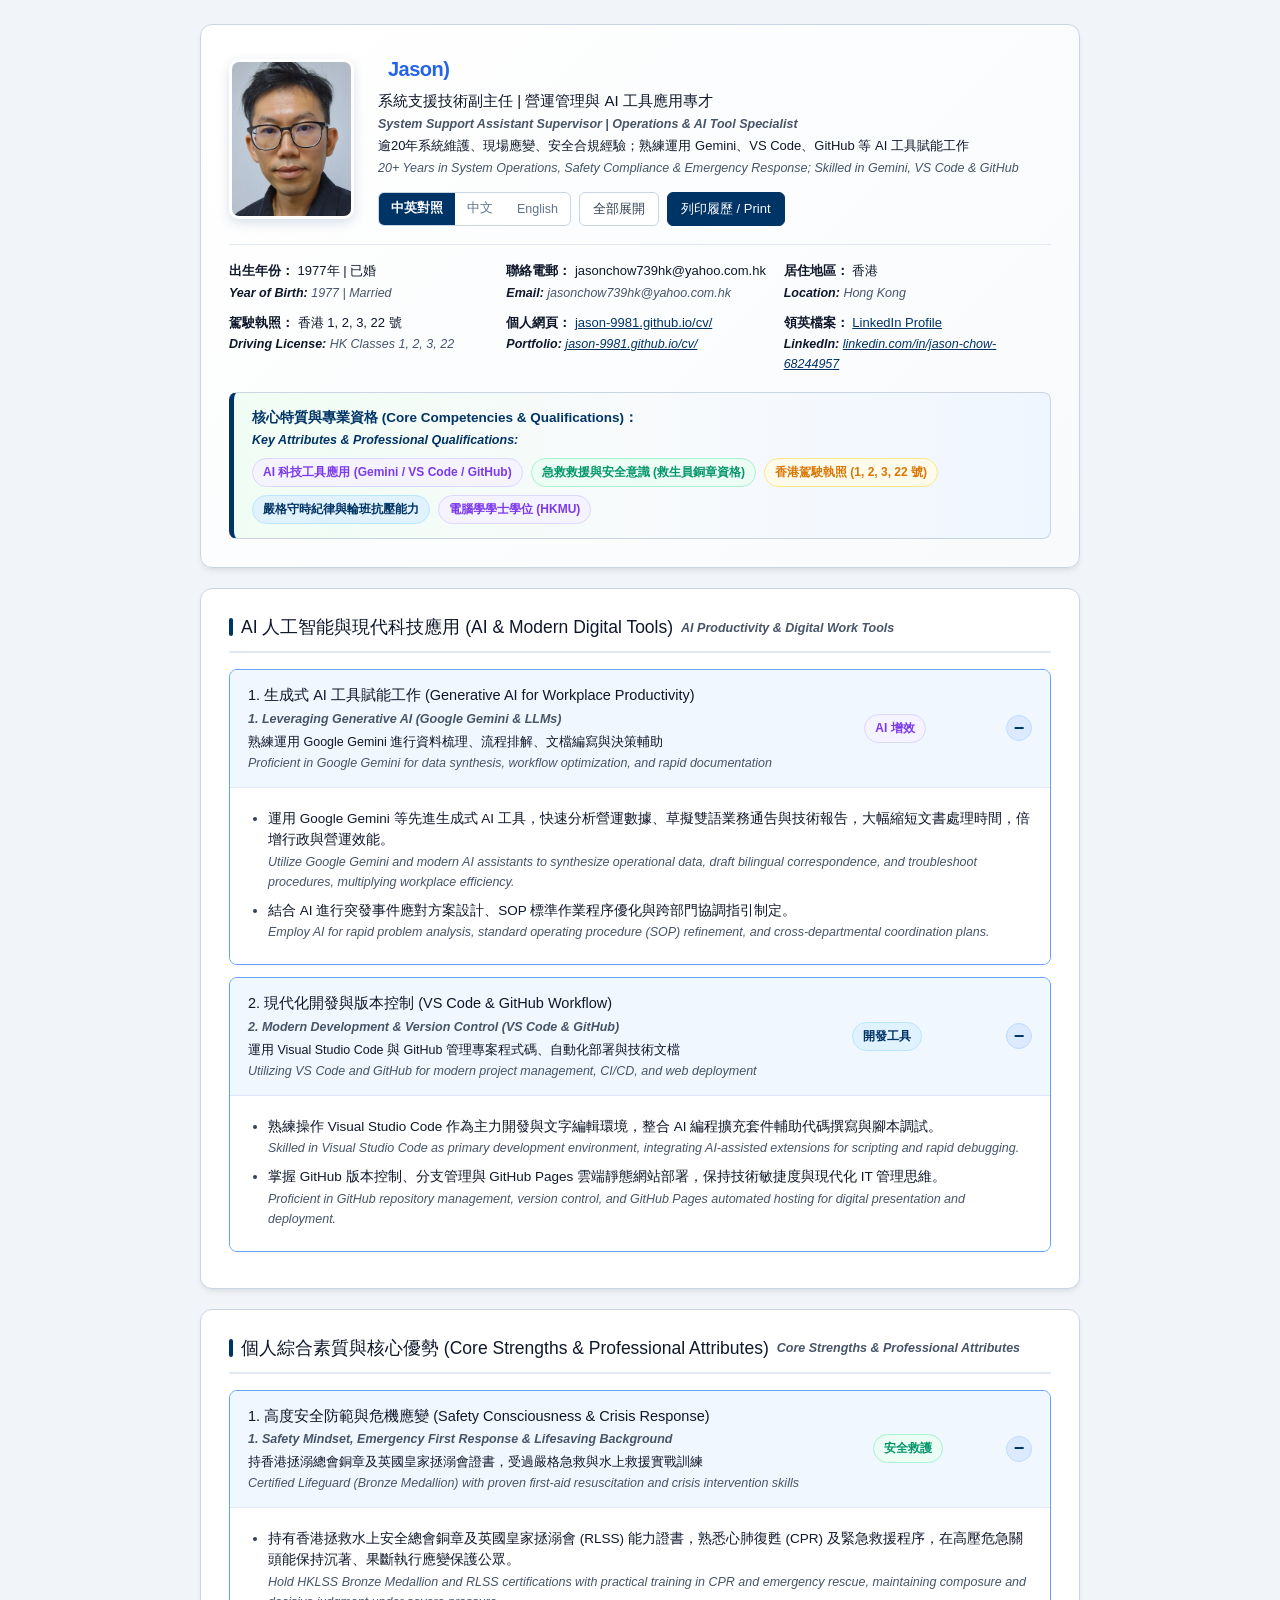
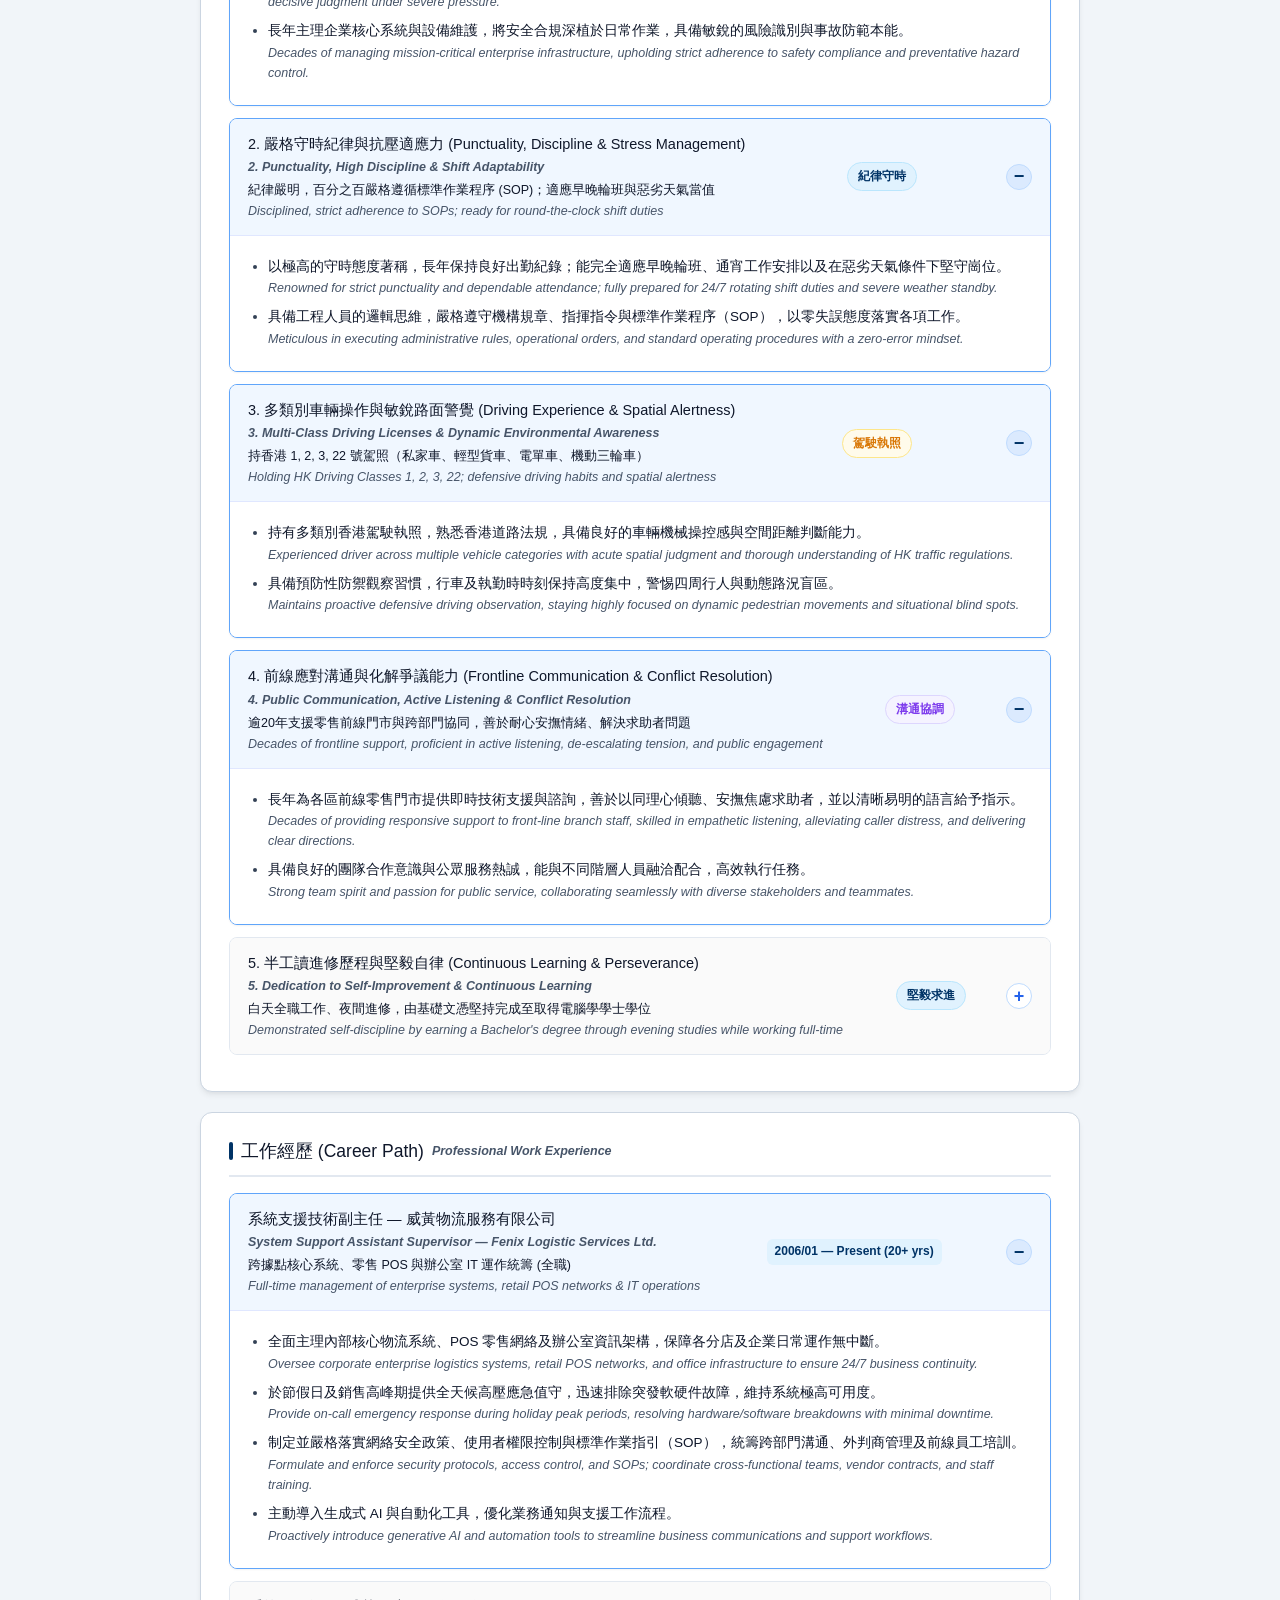
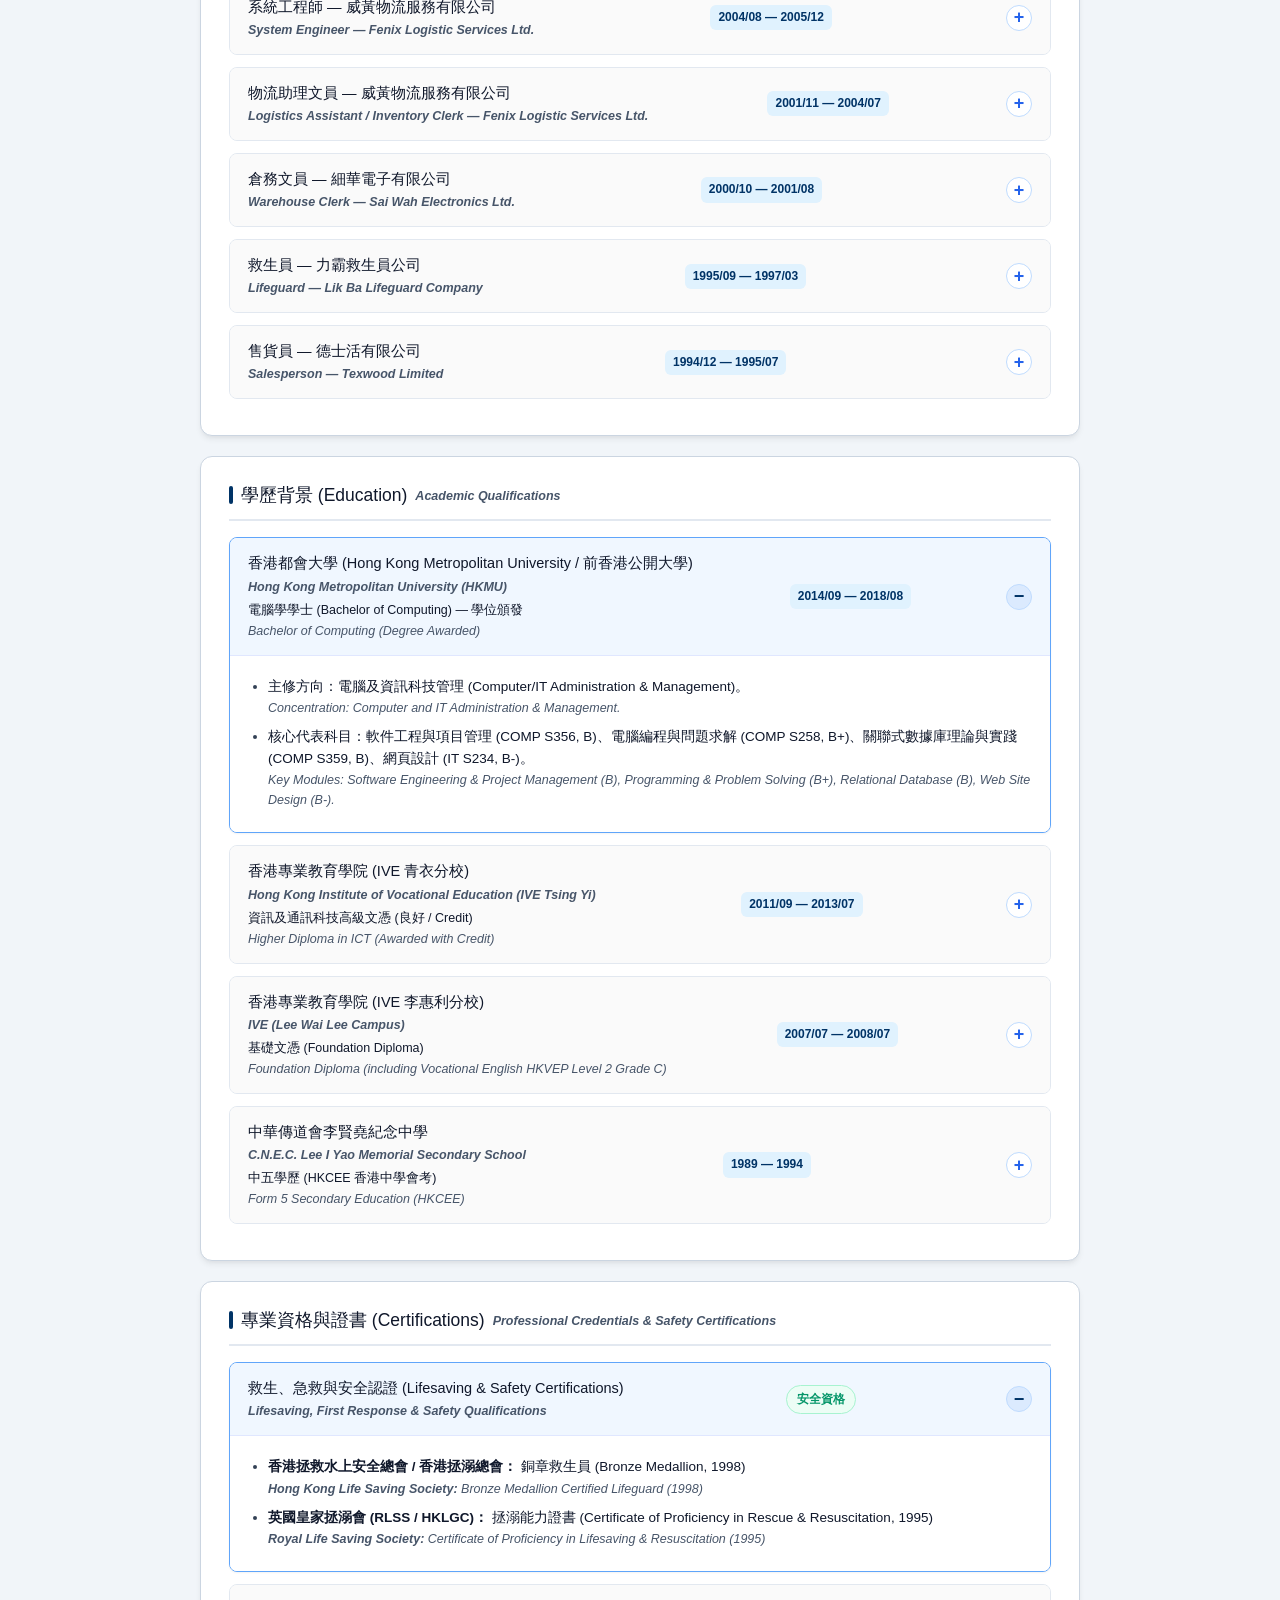
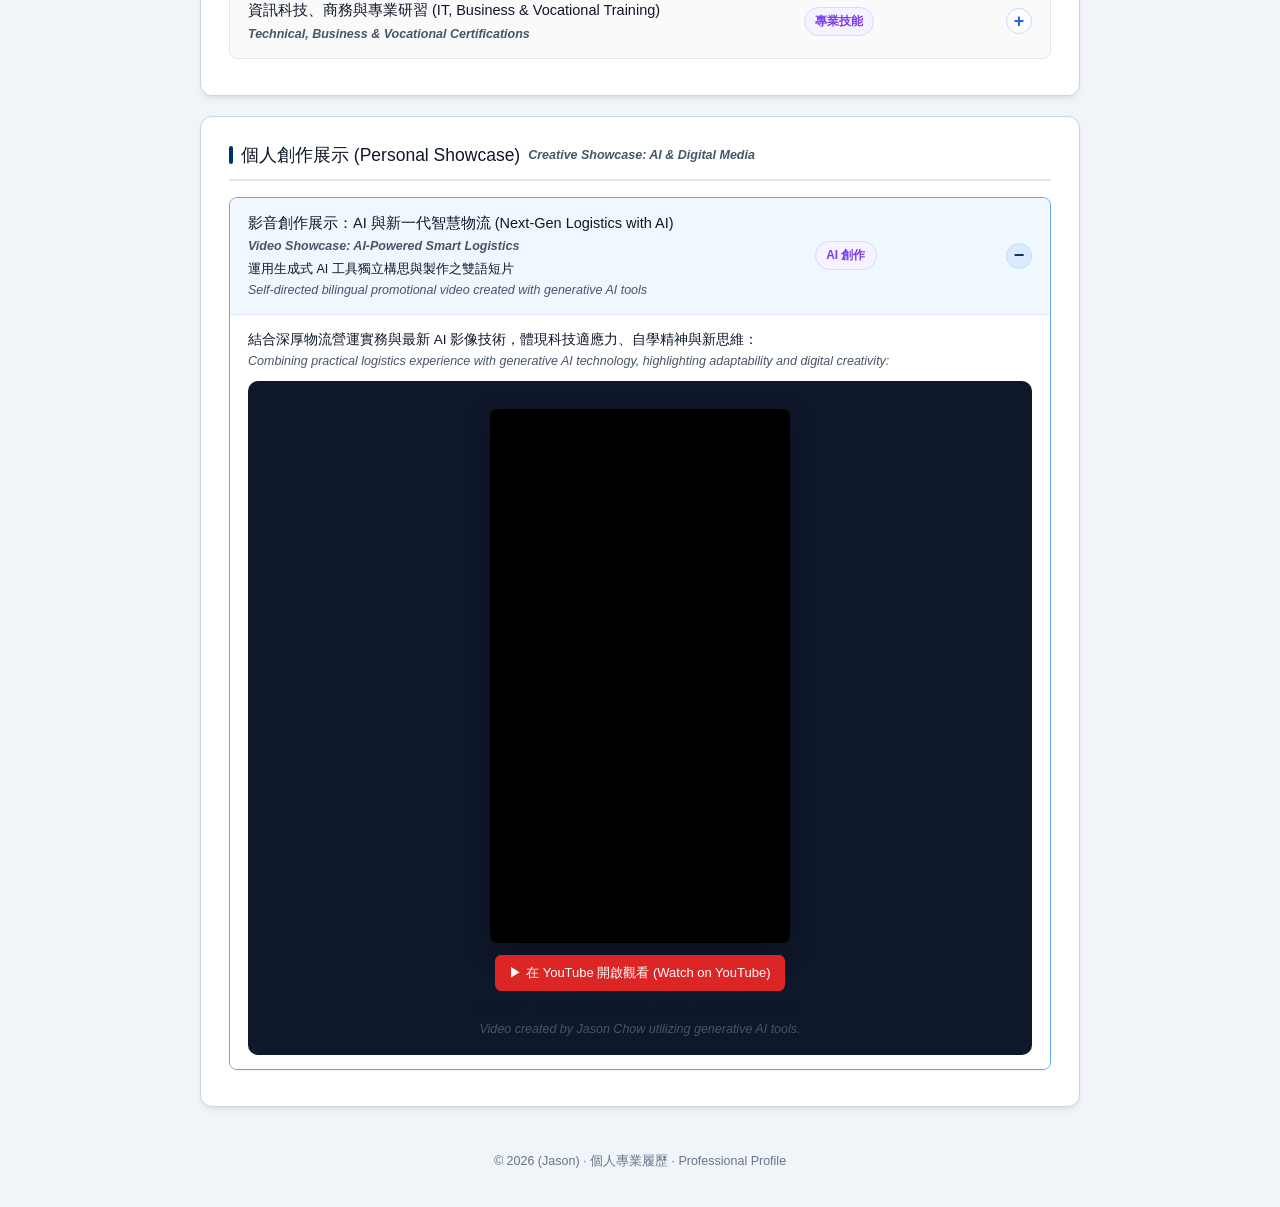
==== commit b0622cd0: "Update index.html" ====
--- a/index.html
+++ b/index.html
@@ -3,7 +3,7 @@
 <head>
   <meta charset="UTF-8">
   <meta name="viewport" content="width=device-width, initial-scale=1.0">
-  <title>周志榮 (Chow Chi Wing, Jason) — 個人履歷 | Professional Resume</title>
+  <title>(Jason Chow) — 個人履歷 | Professional Resume</title>
   <style>
     :root {
       --primary: #003366; /* Classic Deep Navy */
@@ -499,13 +499,13 @@
   <header>
     <div class="header-content">
       <!-- Profile Picture -->
-      <img src="profile.jpg" alt="周志榮 (Jason Chow)" class="profile-photo">
+      <img src="profile.jpg" alt="(Jason Chow)" class="profile-photo">
       
       <div class="profile-info">
         <div class="name-title">
           <h1>
-            <span class="text-zh">周志榮</span>
-            <span class="en-name">Chow Chi Wing (Jason)</span>
+            <span class="text-zh"></span>
+            <span class="en-name">Jason)</span>
           </h1>
           <p class="role-title">
             <span class="text-zh">系統支援技術副主任 | 營運管理與 AI 工具應用專才</span>
@@ -534,8 +534,8 @@
     <!-- Contact & Meta Information -->
     <div class="meta-grid">
       <div class="meta-item">
-        <span class="text-zh"><strong>出生年份：</strong> 1977年 (49歲) | 已婚</span>
-        <span class="text-en"><strong>Year of Birth:</strong> 1977 (Age 49) | Married</span>
+        <span class="text-zh"><strong>出生年份：</strong> 1977年 | 已婚</span>
+        <span class="text-en"><strong>Year of Birth:</strong> 1977 | Married</span>
       </div>
       <div class="meta-item">
         <span class="text-zh"><strong>聯絡電郵：</strong> jasonchow739hk@yahoo.com.hk</span>
@@ -1231,7 +1231,7 @@
   </section>
 
   <footer>
-    <p>© 2026 周志榮 (Chow Chi Wing, Jason) · 個人專業履歷 · Professional Profile</p>
+    <p>© 2026 (Jason) · 個人專業履歷 · Professional Profile</p>
   </footer>
 
 </div>
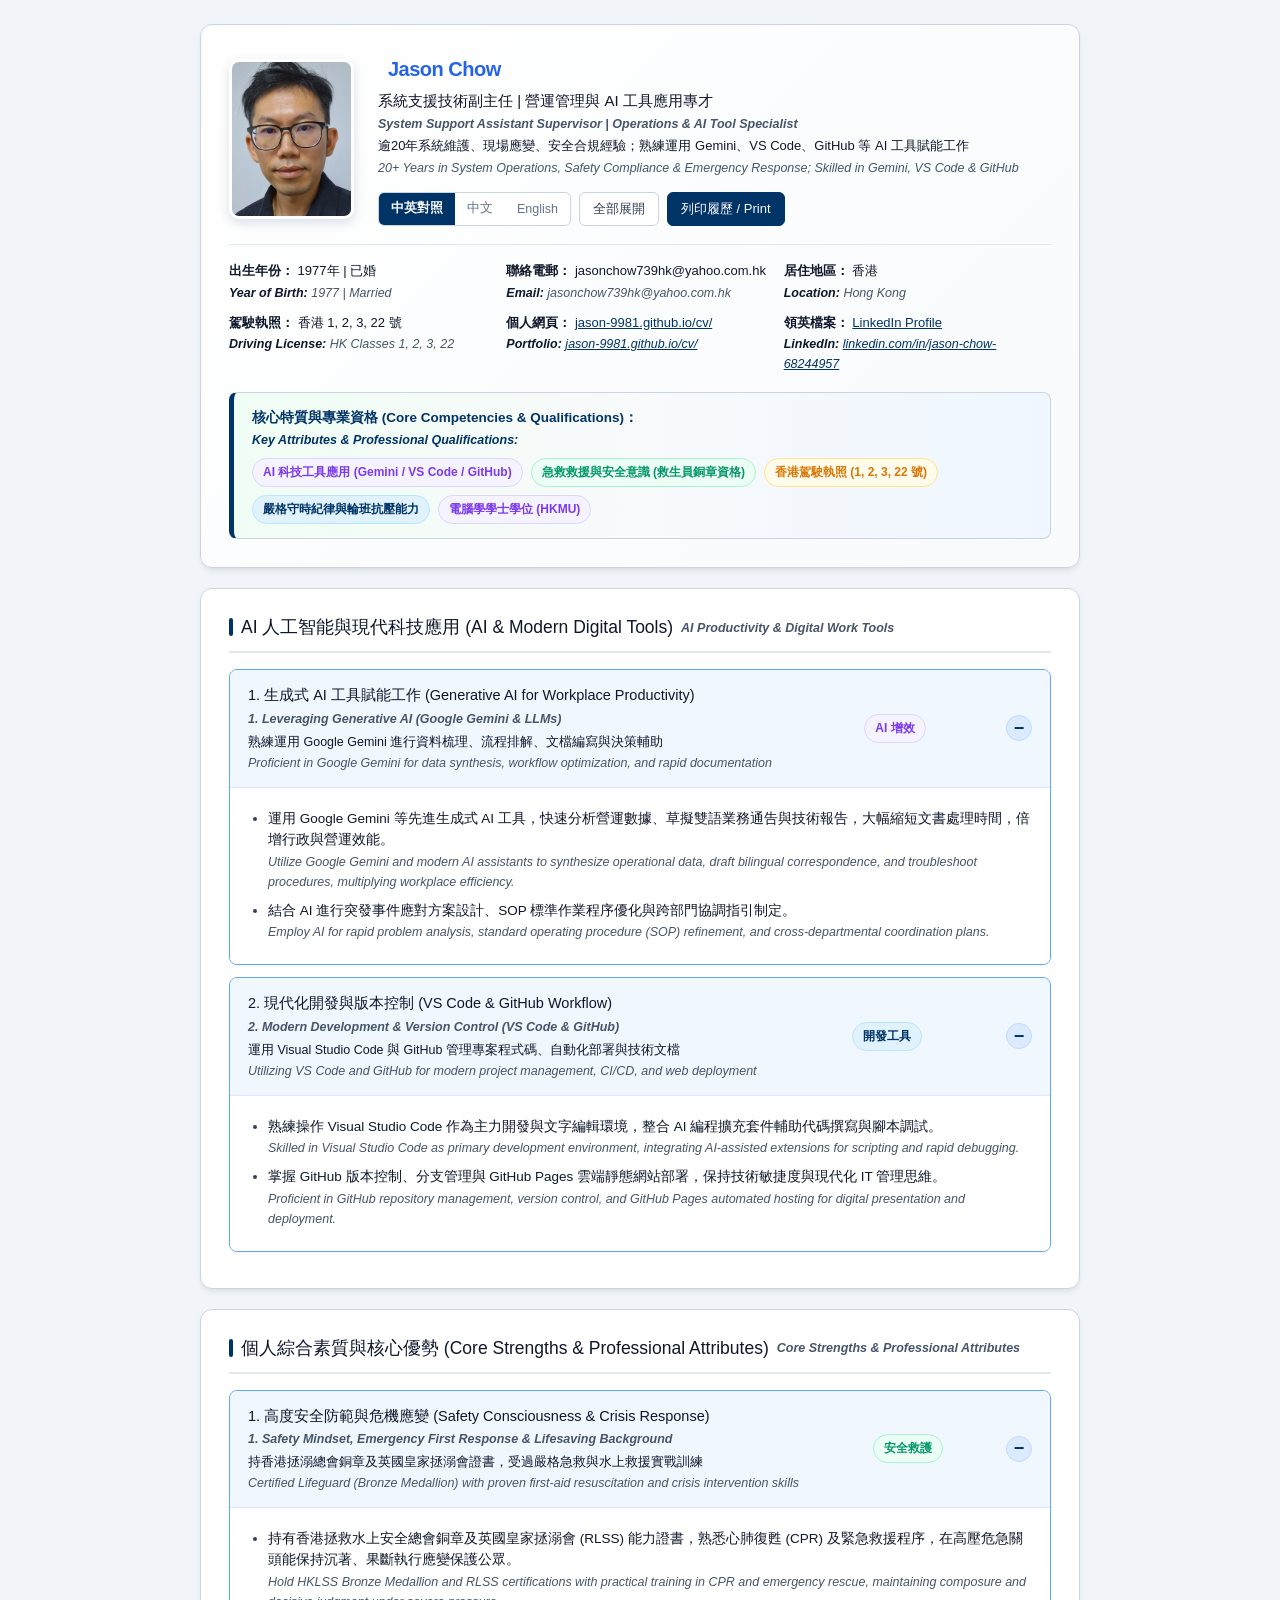
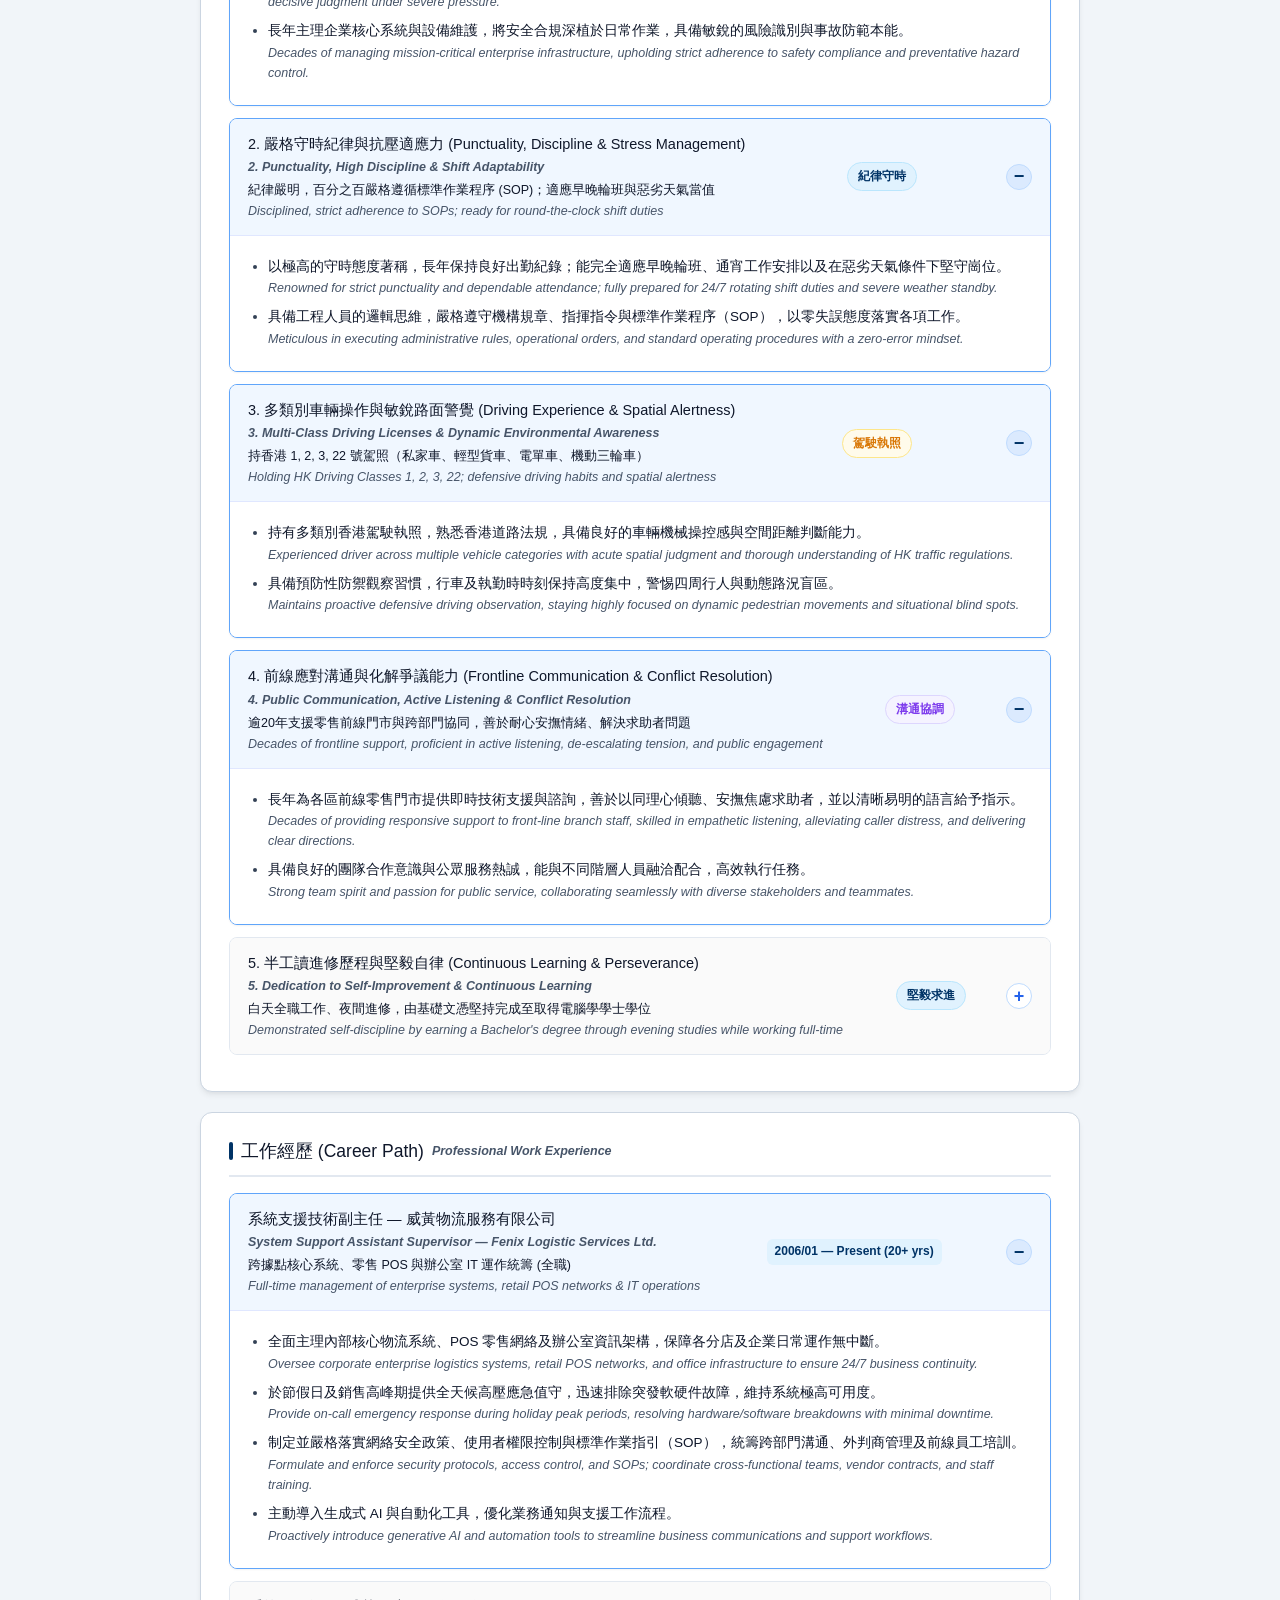
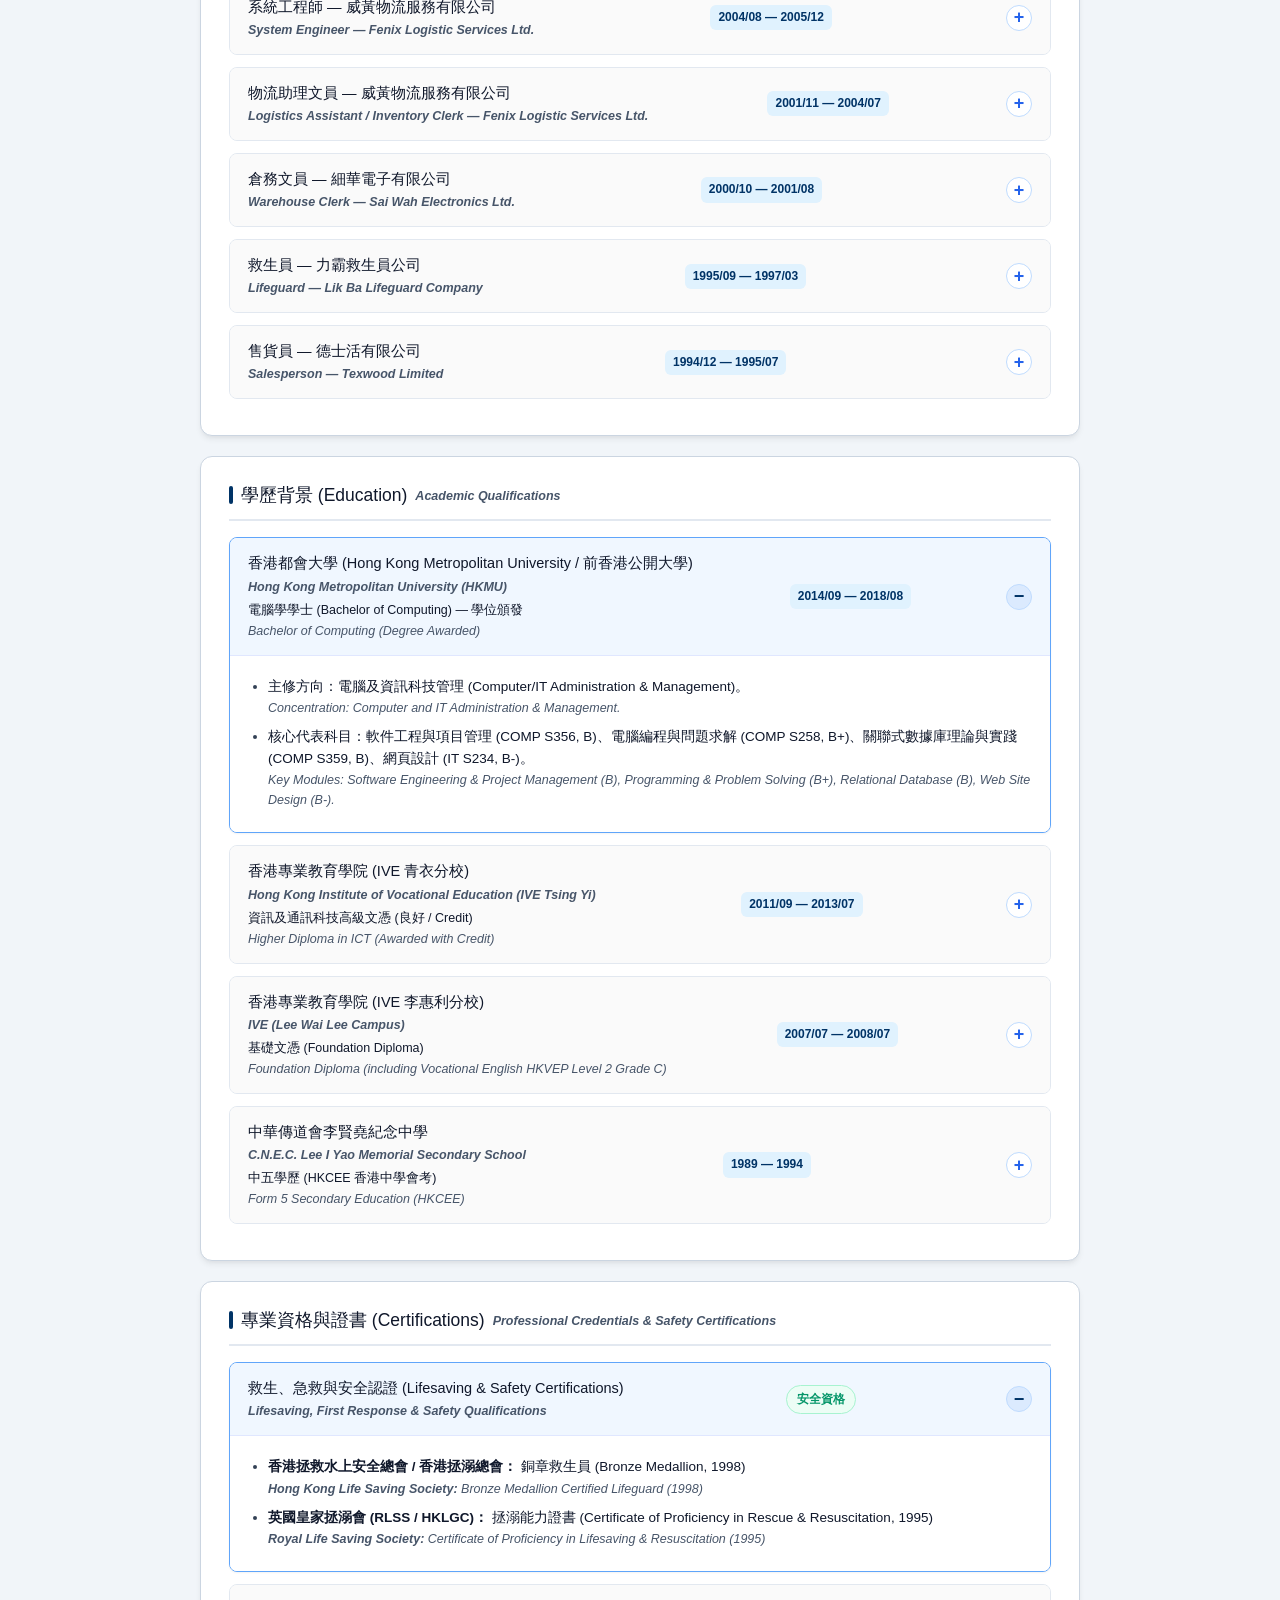
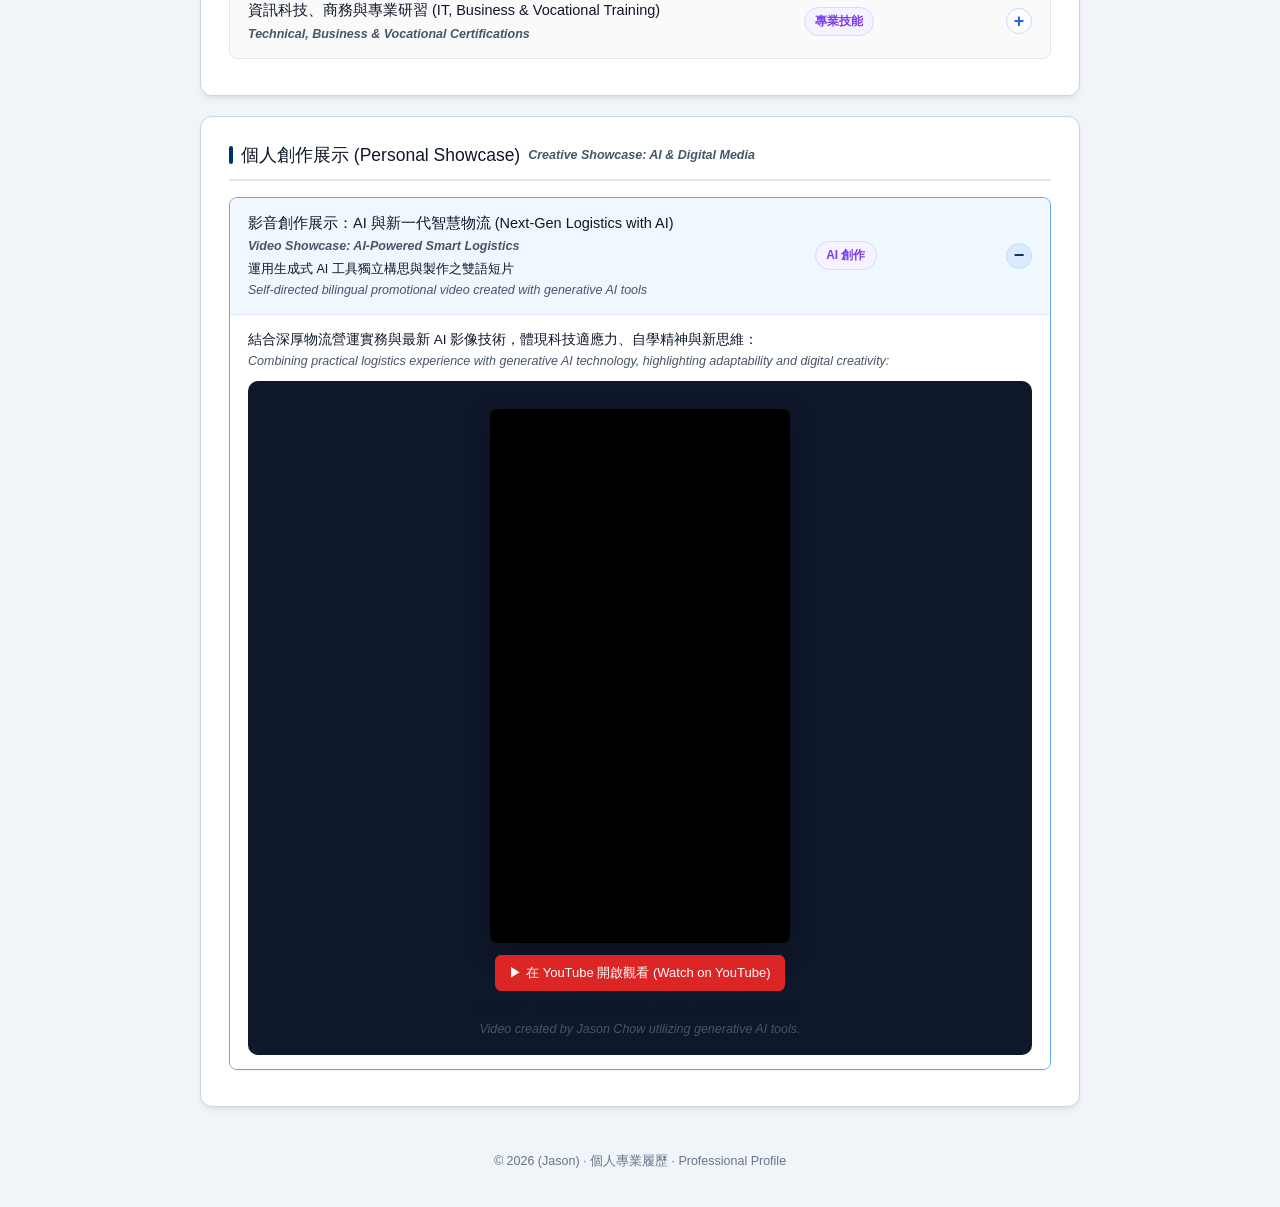
==== commit 95dc6472: "Update index.html" ====
--- a/index.html
+++ b/index.html
@@ -505,7 +505,7 @@
         <div class="name-title">
           <h1>
             <span class="text-zh"></span>
-            <span class="en-name">Jason)</span>
+            <span class="en-name">Jason Chow</span>
           </h1>
           <p class="role-title">
             <span class="text-zh">系統支援技術副主任 | 營運管理與 AI 工具應用專才</span>
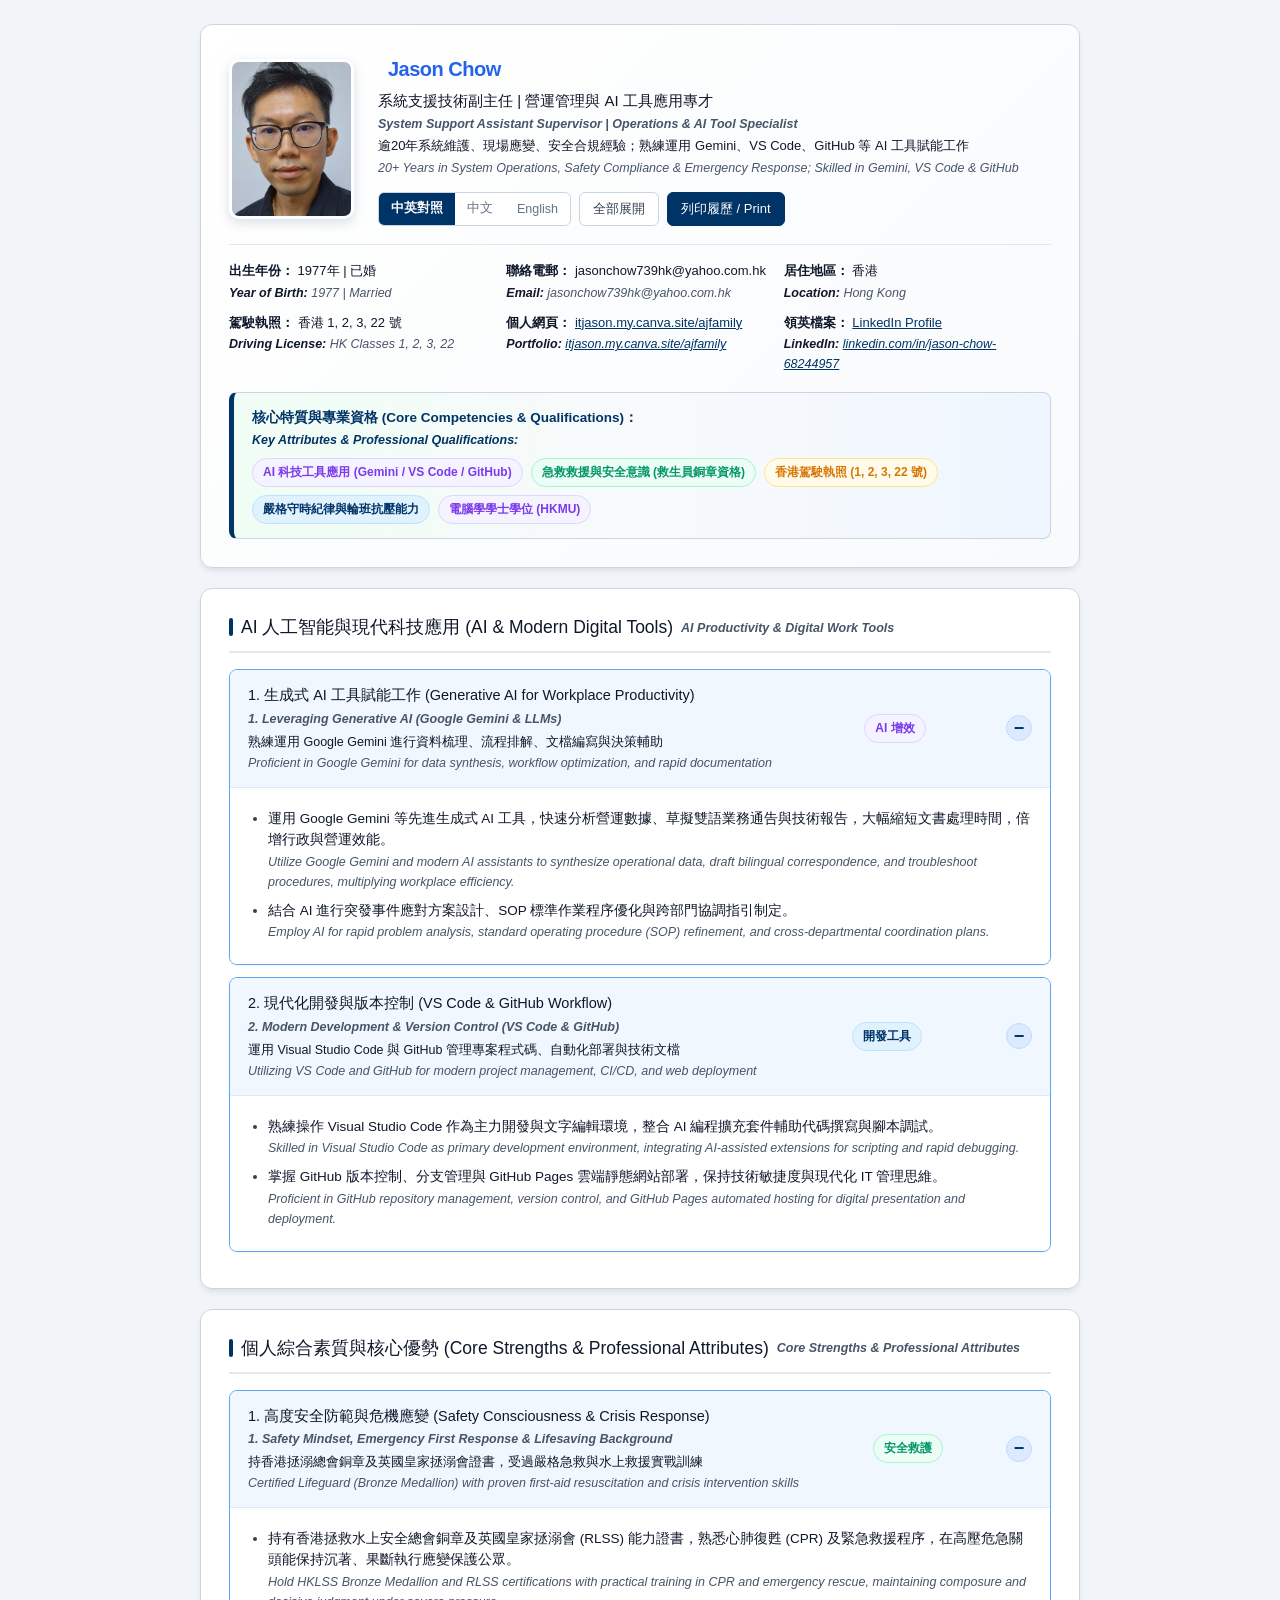
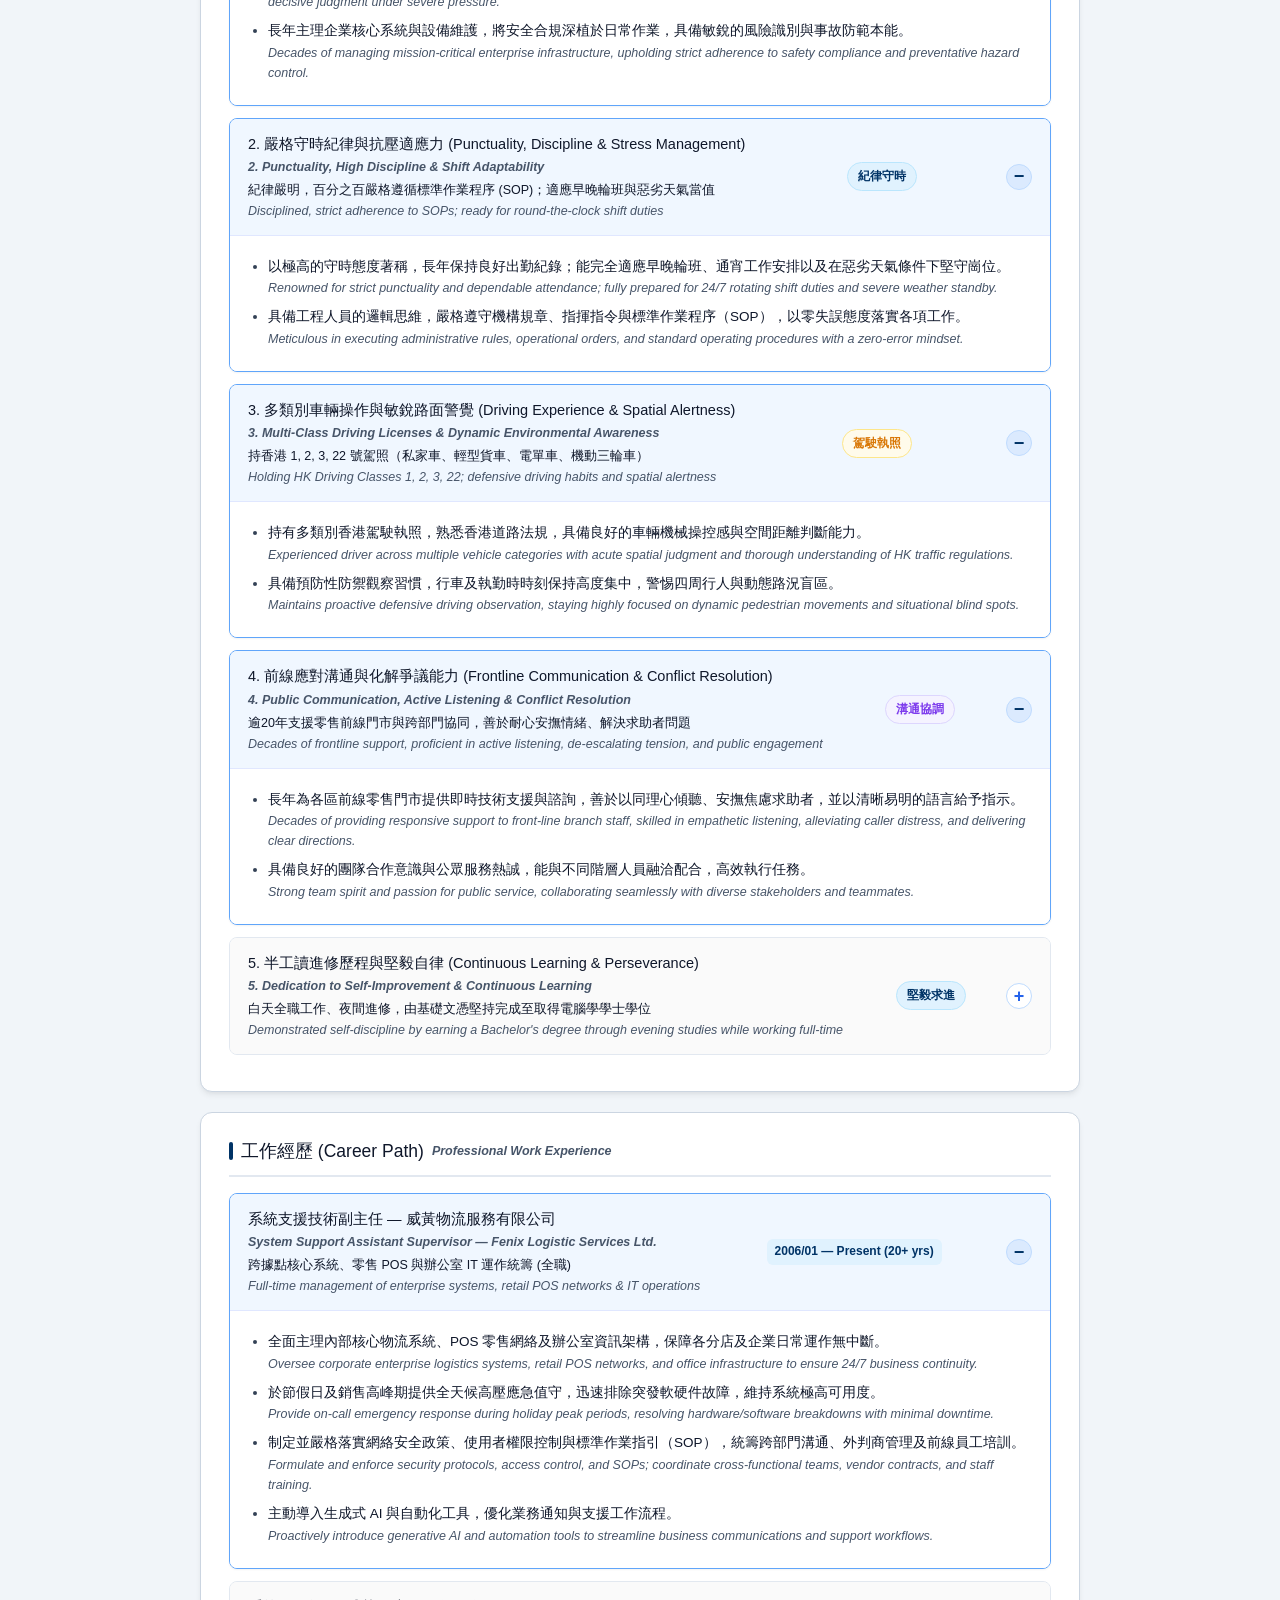
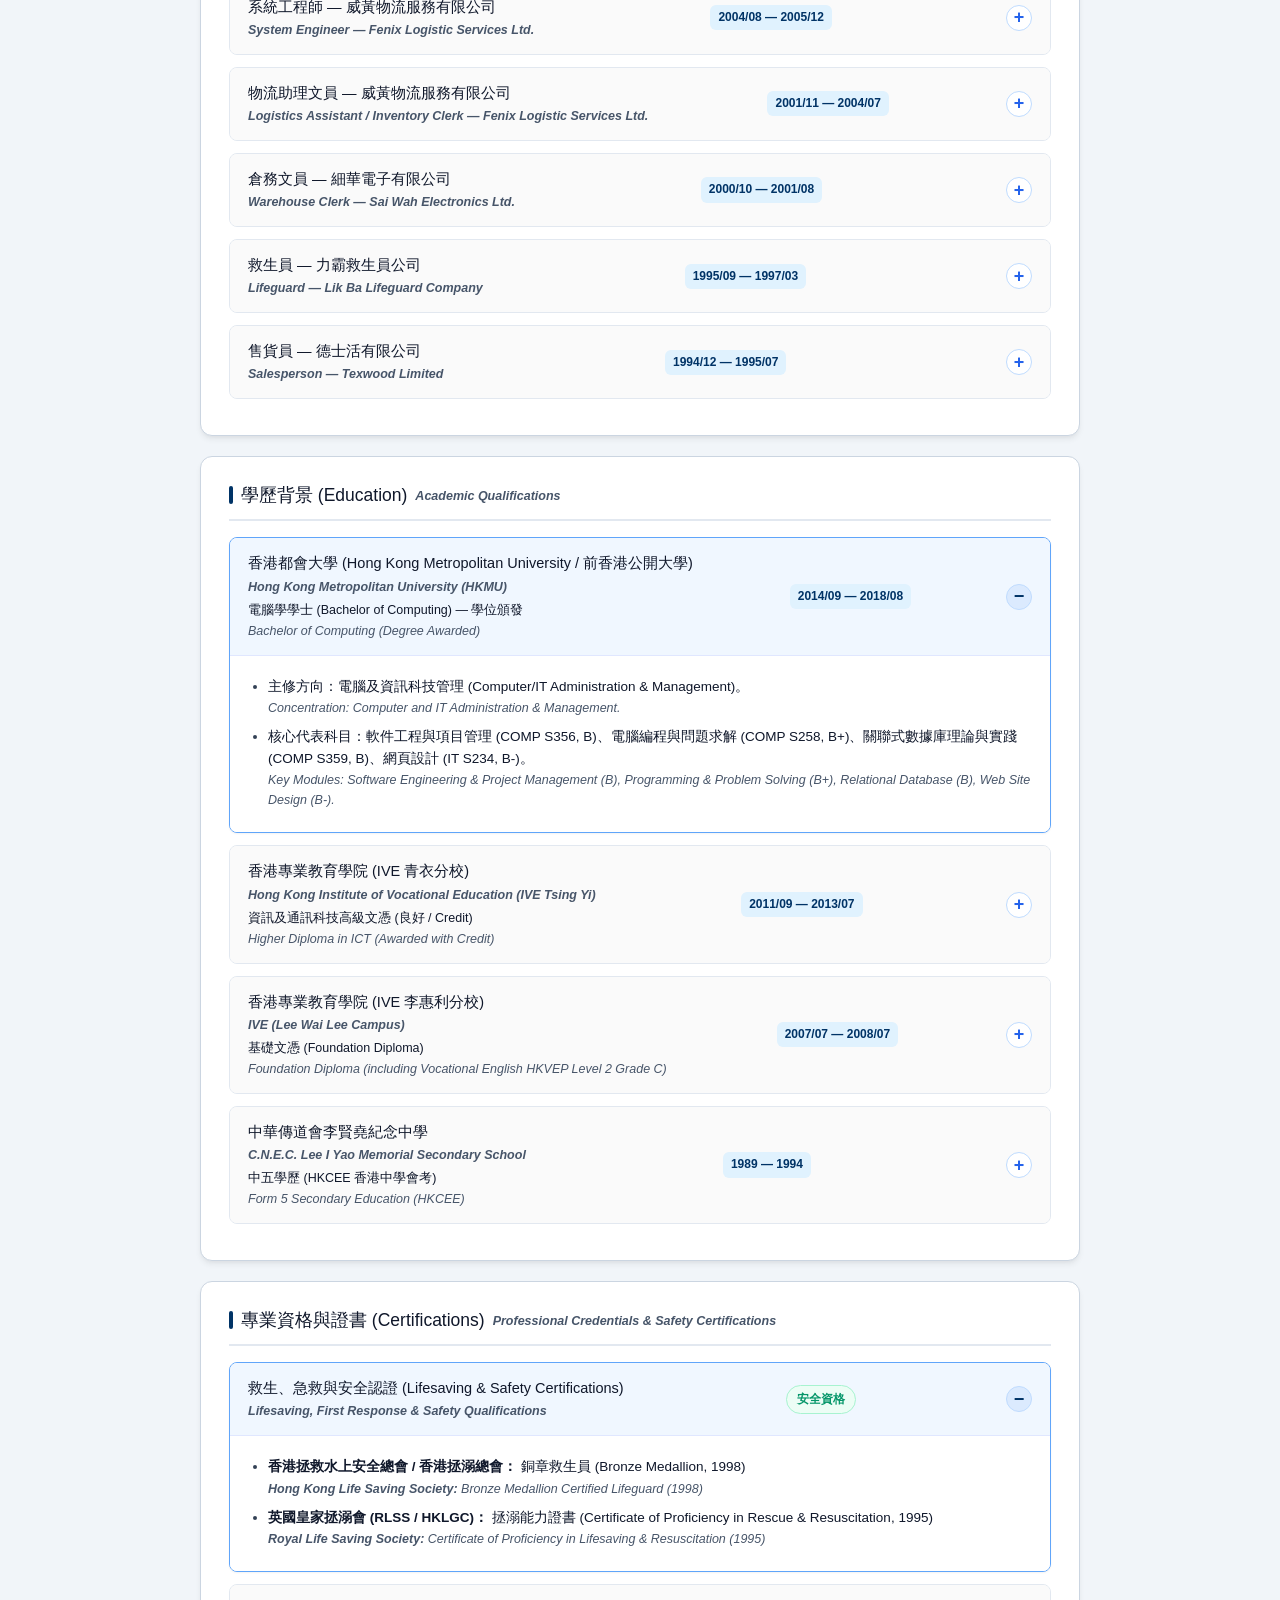
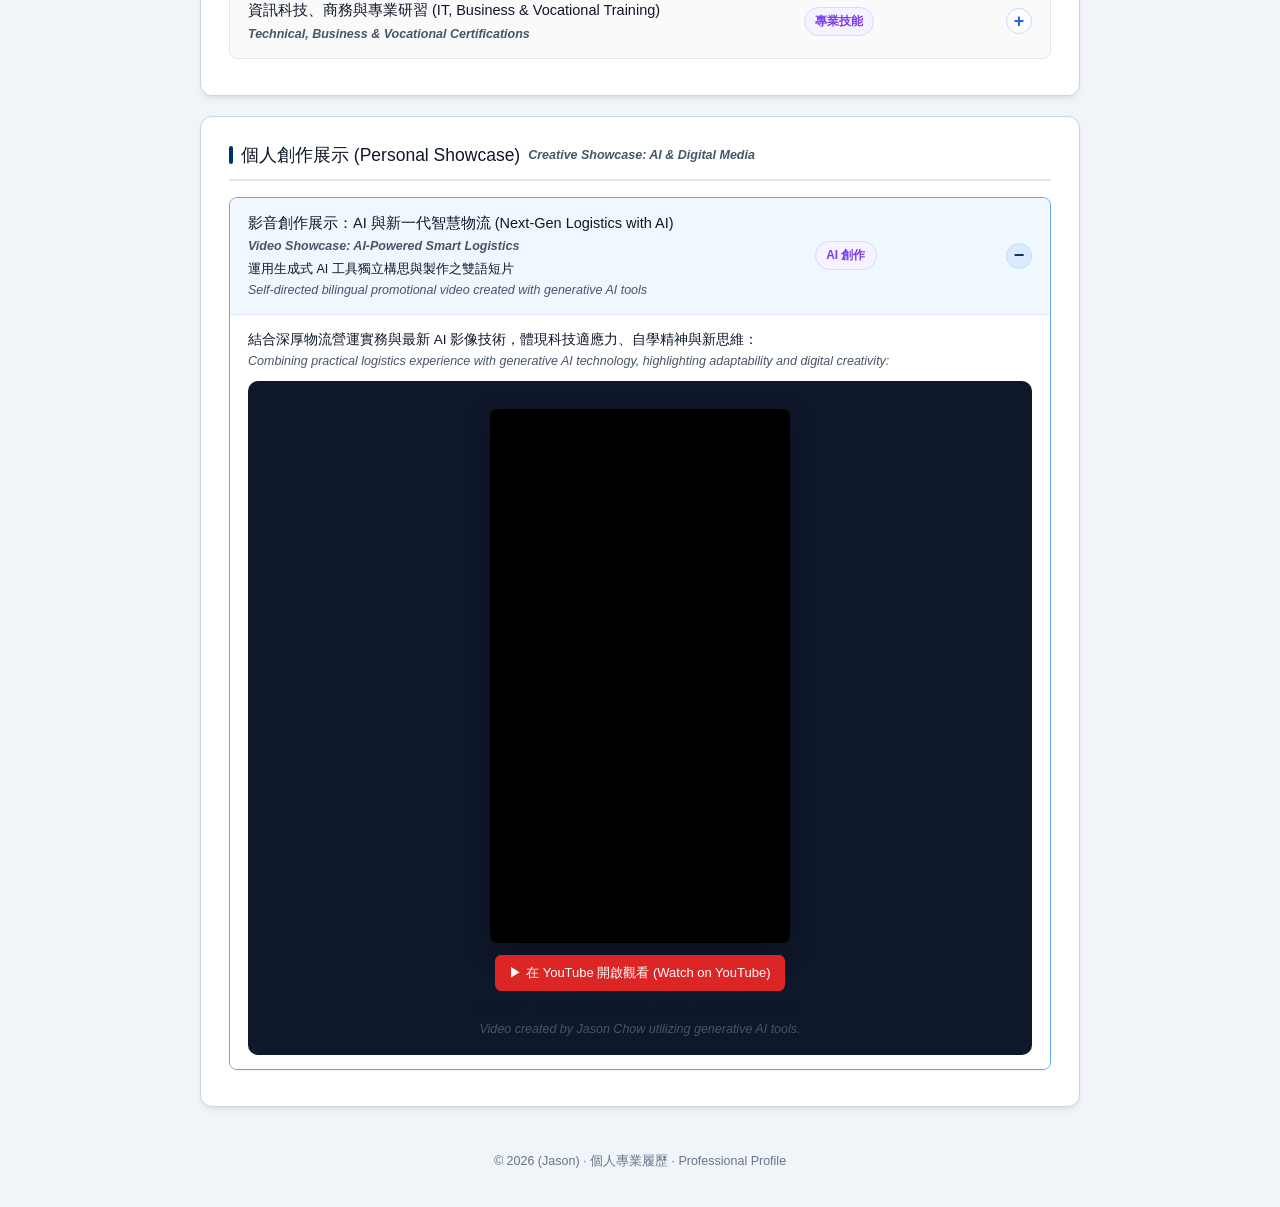
==== commit 425230de: "Update index.html" ====
--- a/index.html
+++ b/index.html
@@ -550,8 +550,8 @@
         <span class="text-en"><strong>Driving License:</strong> HK Classes 1, 2, 3, 22</span>
       </div>
       <div class="meta-item">
-        <span class="text-zh"><strong>個人網頁：</strong> <a href="https://jason-9981.github.io/cv/" target="_blank" style="color:var(--primary);">jason-9981.github.io/cv/</a></span>
-        <span class="text-en"><strong>Portfolio:</strong> <a href="https://jason-9981.github.io/cv/" target="_blank" style="color:var(--primary);">jason-9981.github.io/cv/</a></span>
+        <span class="text-zh"><strong>個人網頁：</strong> <a href="https://itjason.my.canva.site/ajfamily" target="_blank" style="color:var(--primary);">itjason.my.canva.site/ajfamily</a></span>
+        <span class="text-en"><strong>Portfolio:</strong> <a href="https://itjason.my.canva.site/ajfamily" target="_blank" style="color:var(--primary);">itjason.my.canva.site/ajfamily</a></span>
       </div>
       <div class="meta-item">
         <span class="text-zh"><strong>領英檔案：</strong> <a href="https://www.linkedin.com/in/jason-chow-68244957" target="_blank" style="color:var(--primary);">LinkedIn Profile</a></span>
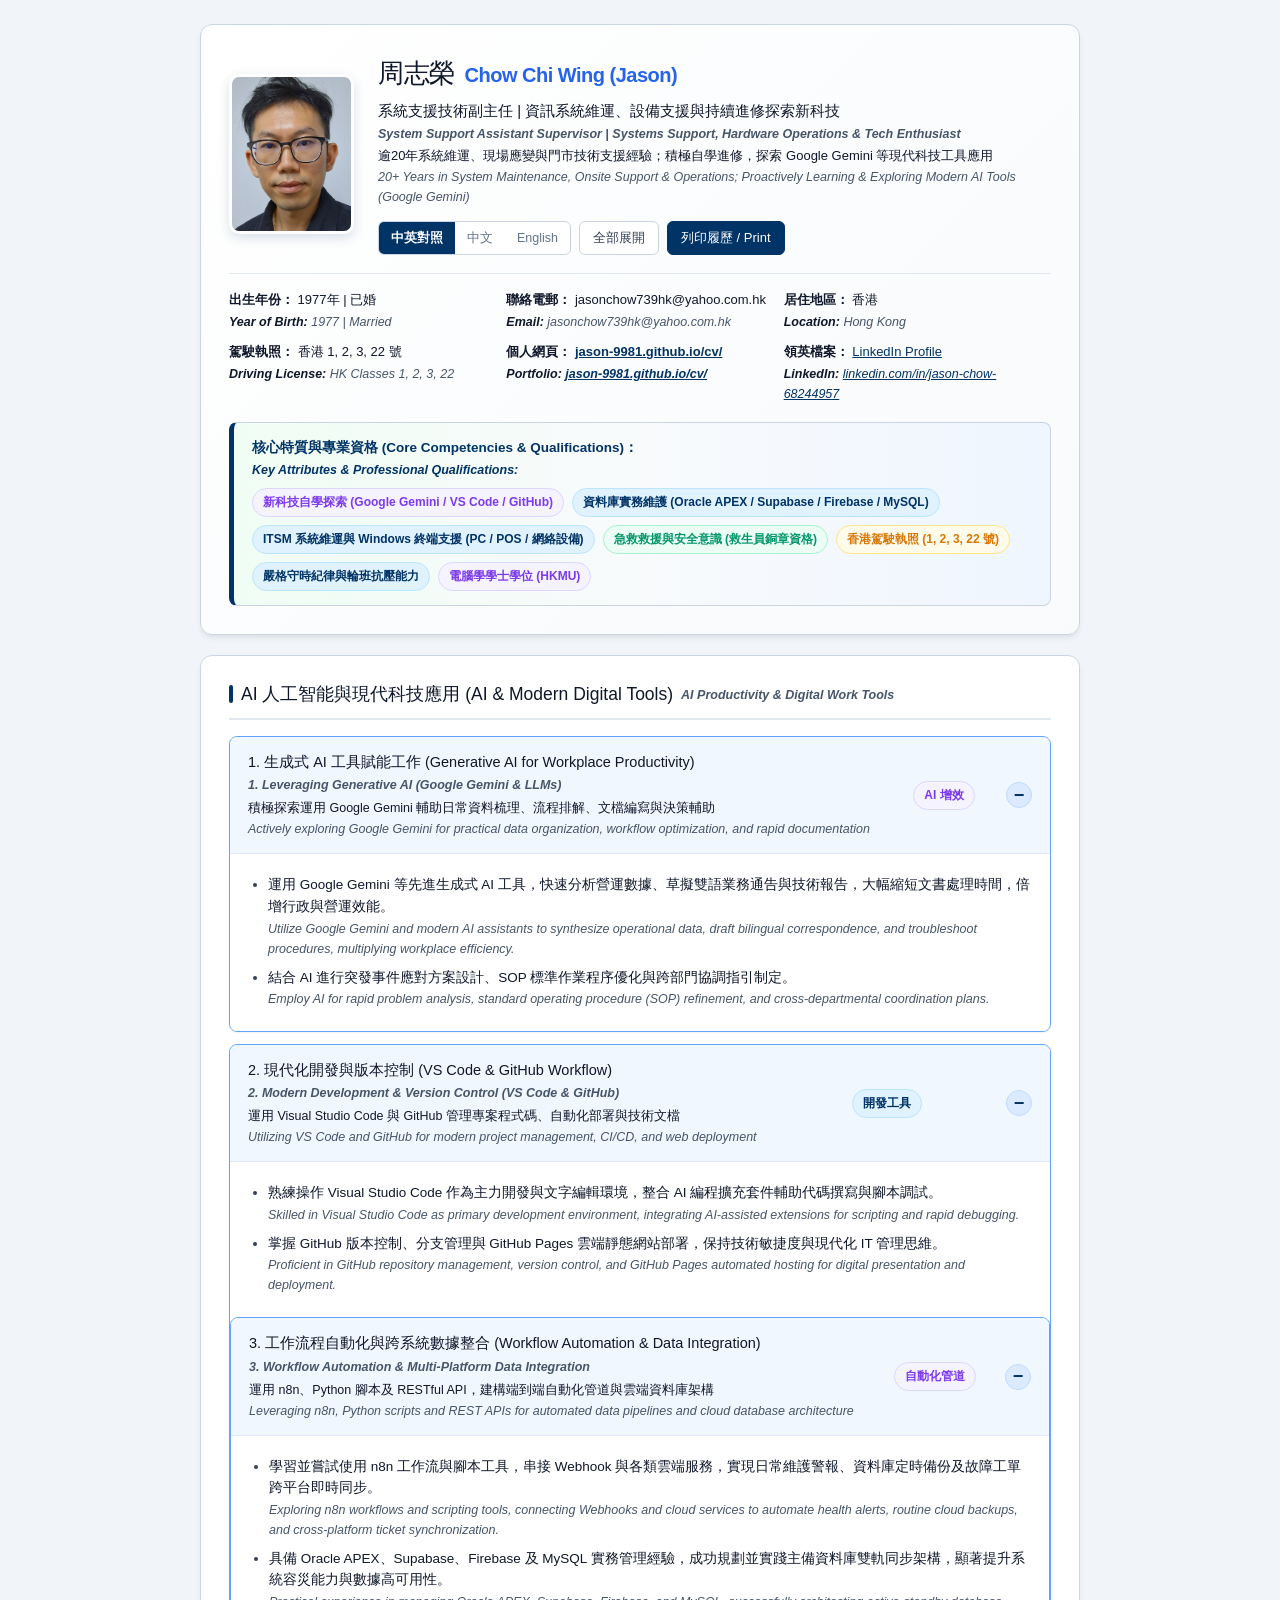
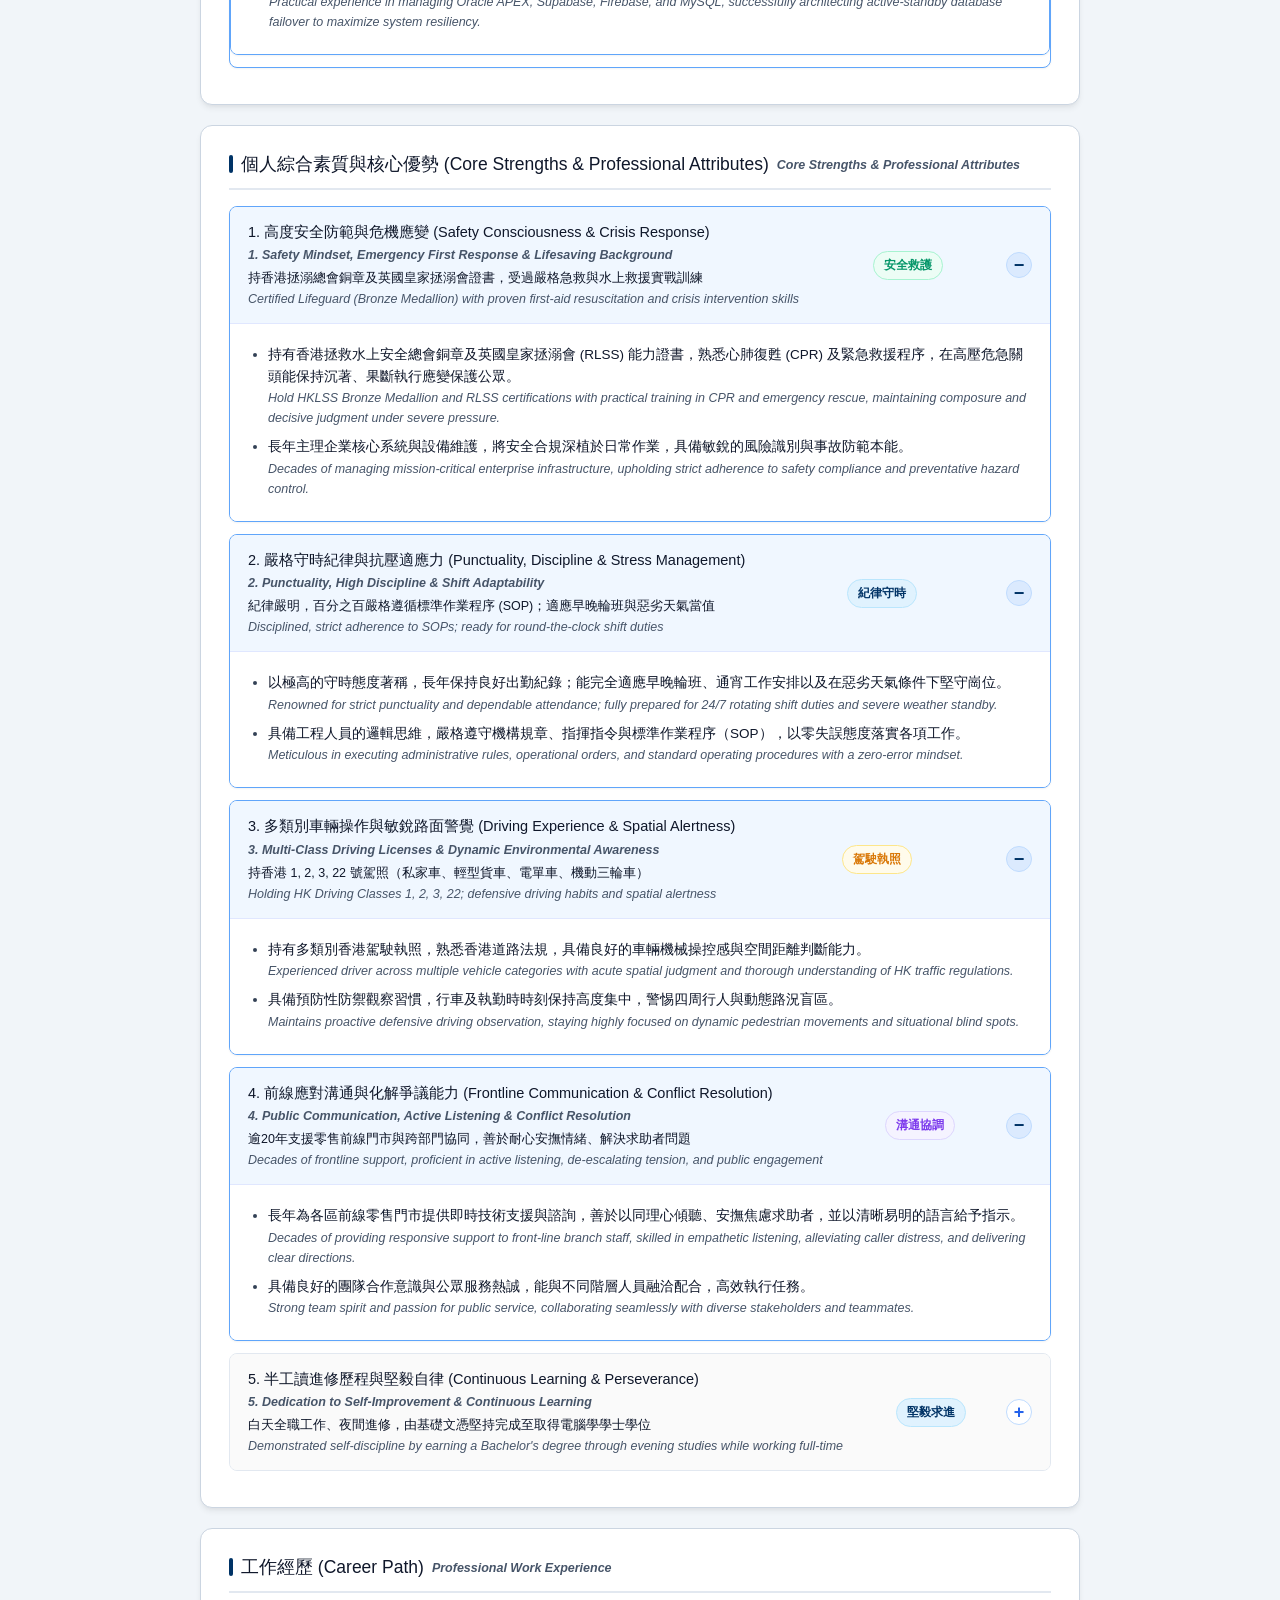
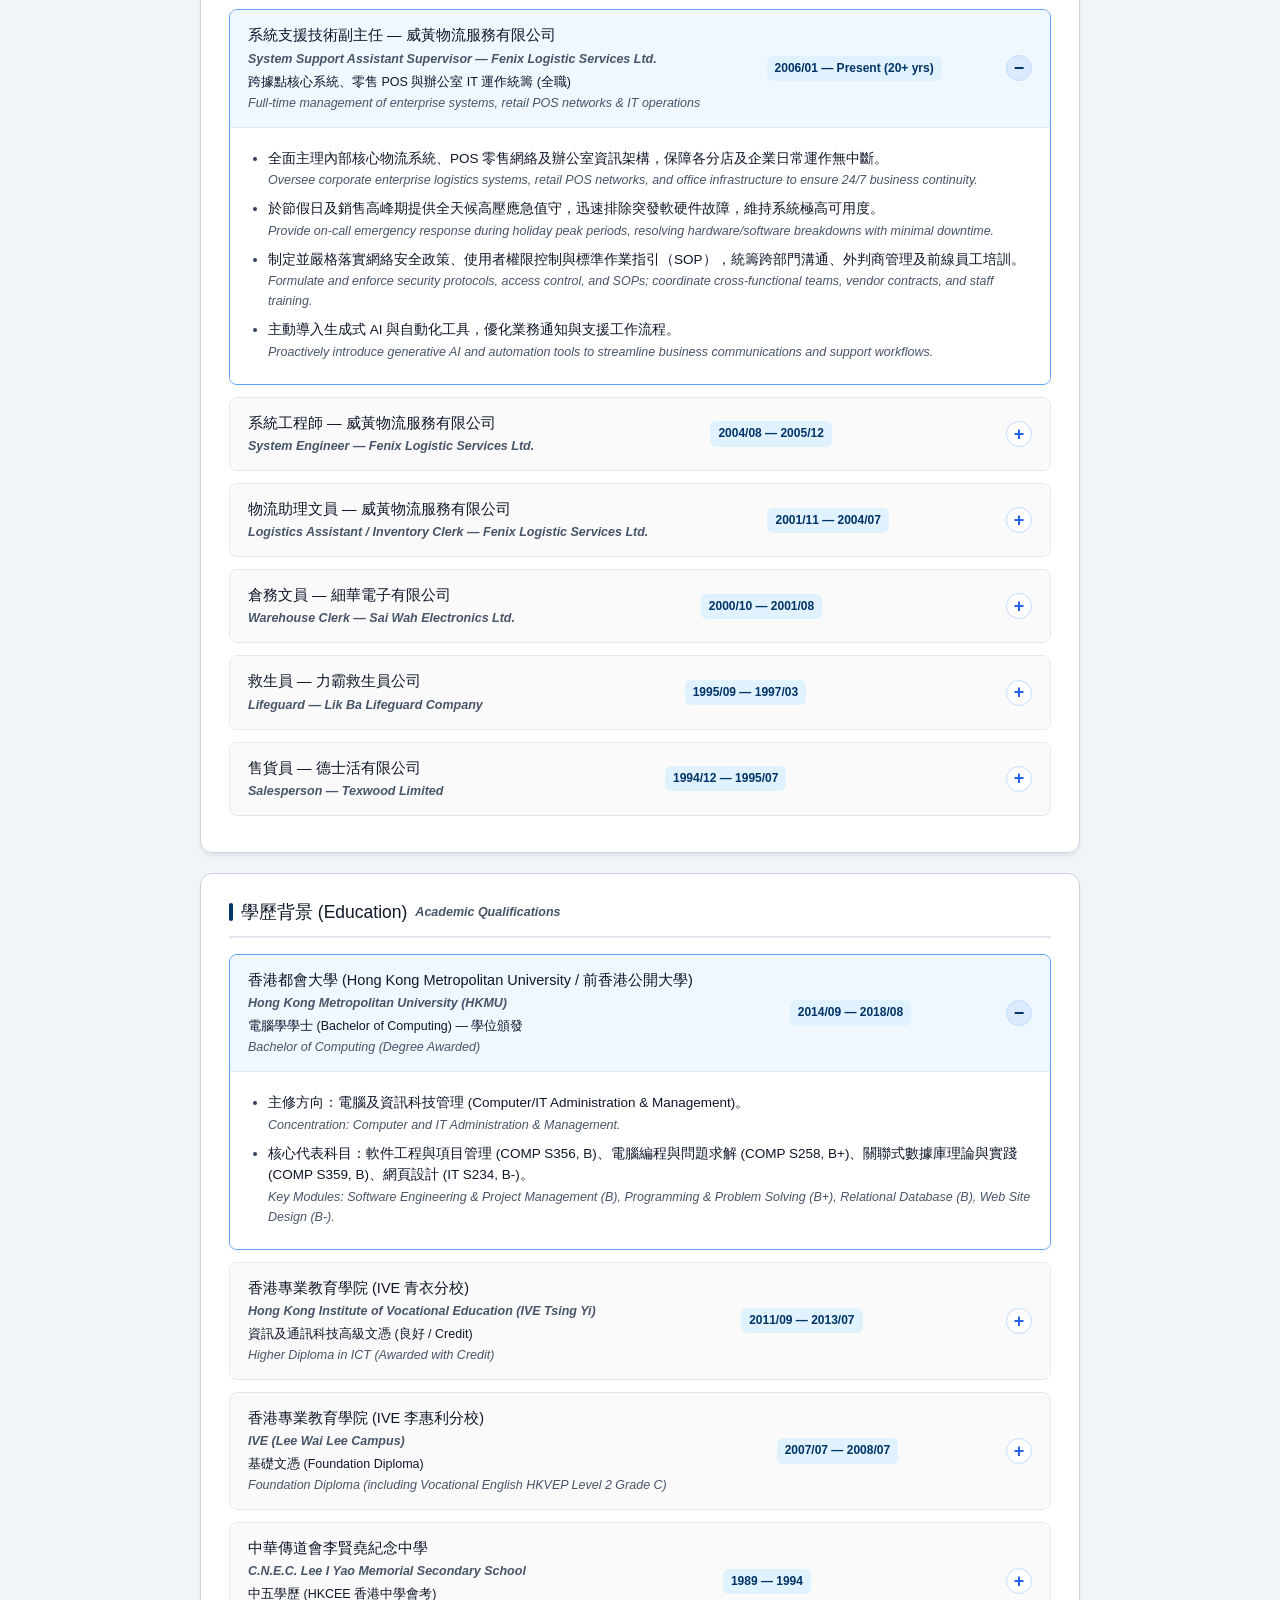
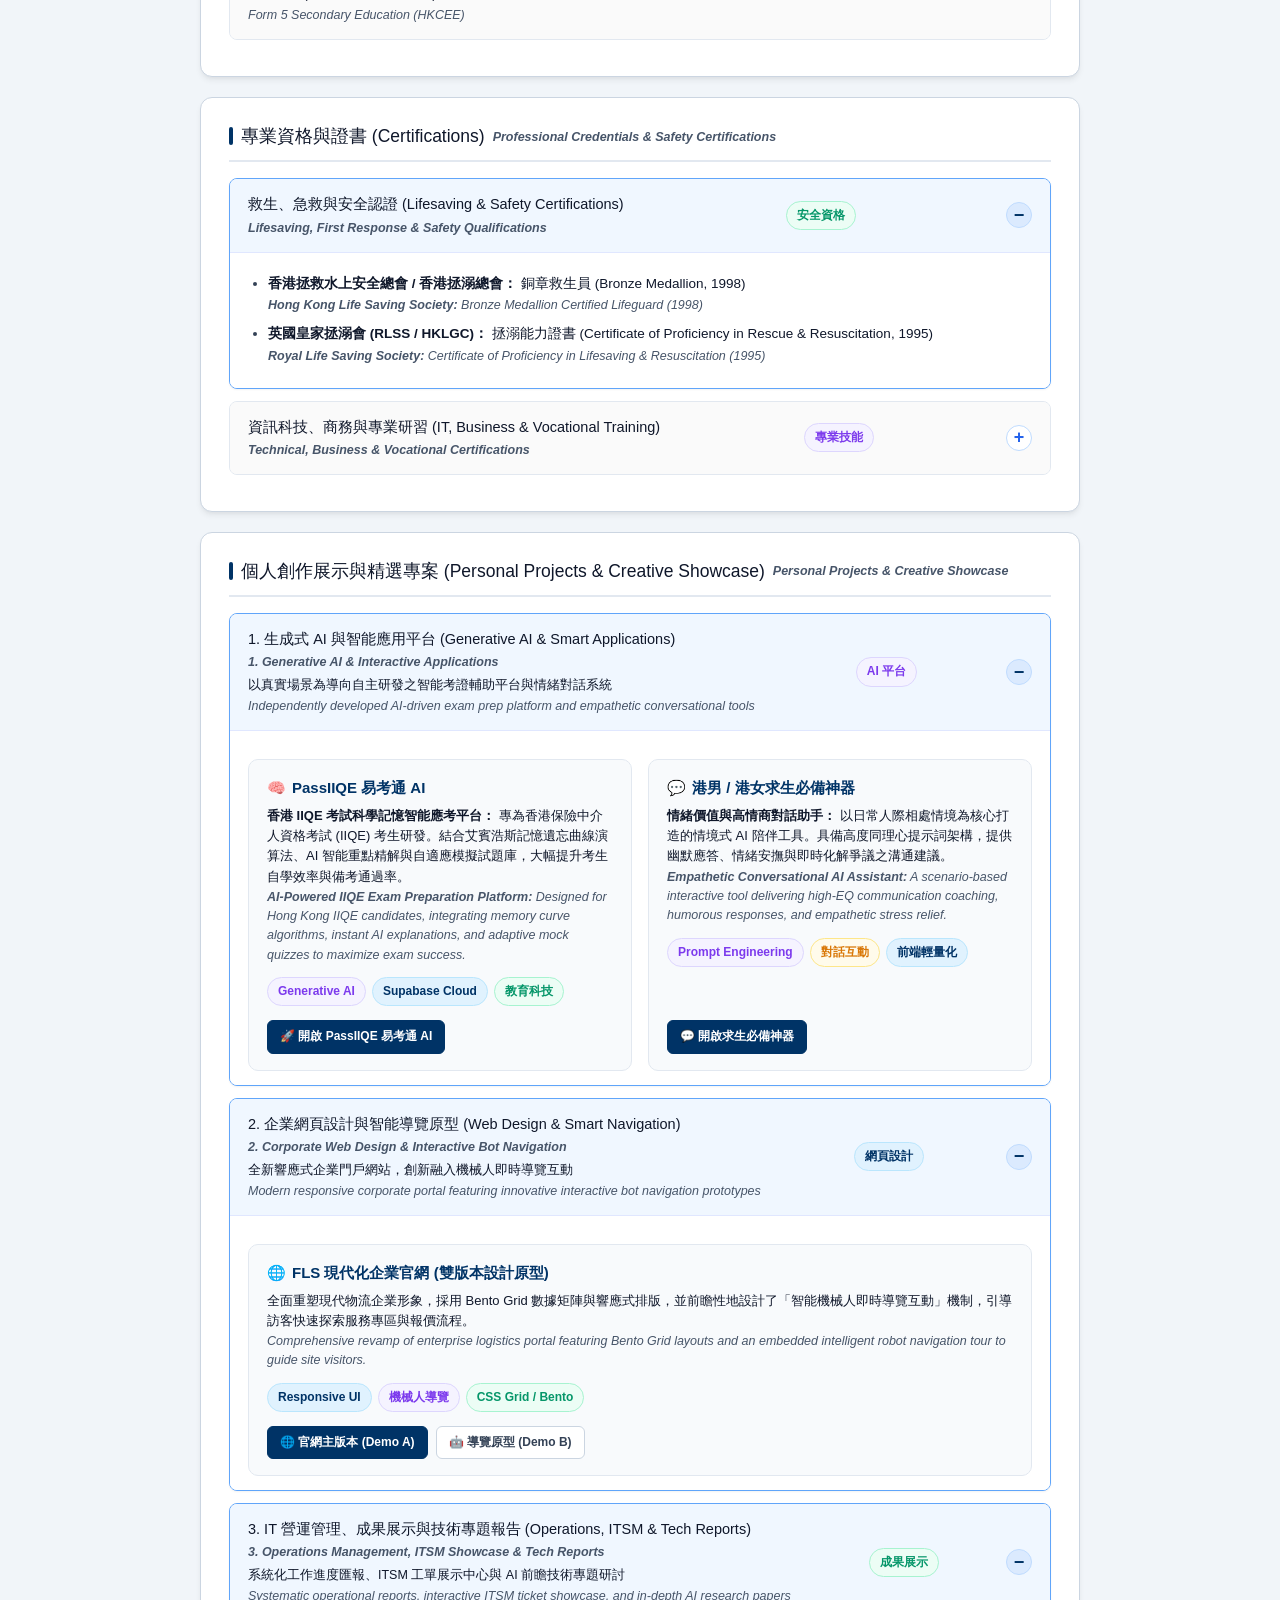
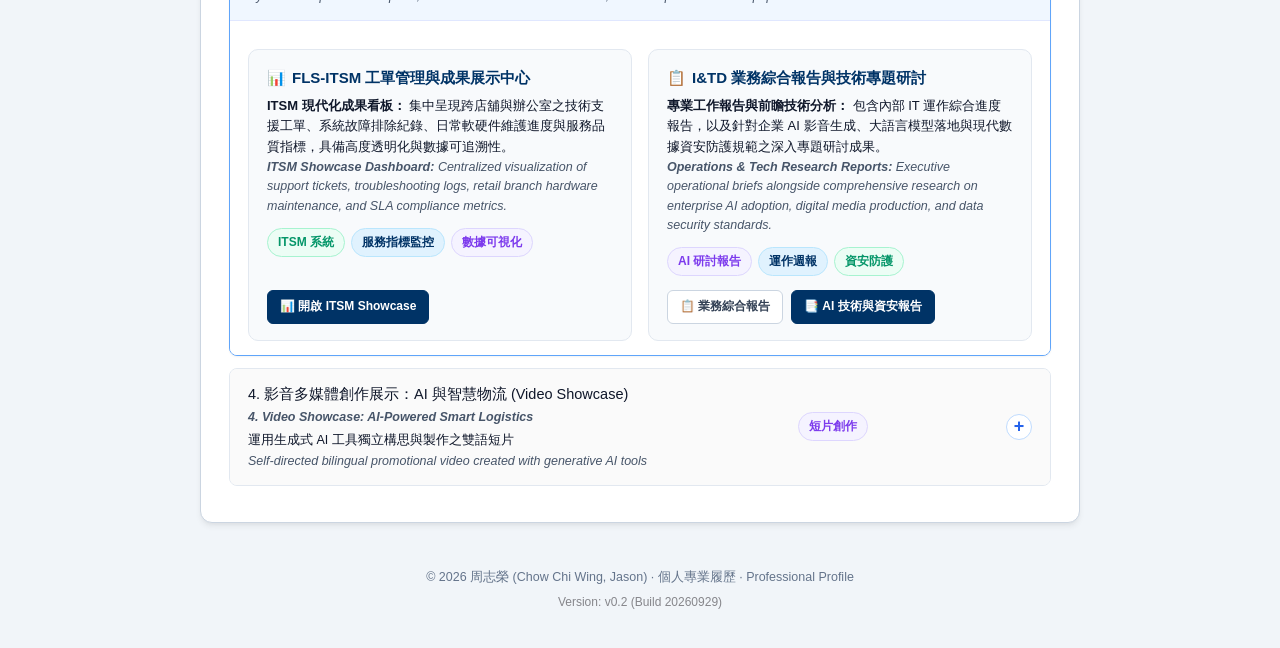
==== commit b7b93c79: "Add files via upload" ====
--- a/index.html
+++ b/index.html
@@ -1,1267 +1,1670 @@
-<!DOCTYPE html>
-<html lang="zh-HK">
-<head>
-  <meta charset="UTF-8">
+<!DOCTYPE html>  
+<html lang="zh-HK">  
+<head>  
+ <meta charset="UTF-8">
   <meta name="viewport" content="width=device-width, initial-scale=1.0">
-  <title>(Jason Chow) — 個人履歷 | Professional Resume</title>
-  <style>
-    :root {
-      --primary: #003366; /* Classic Deep Navy */
-      --primary-hover: #002244;
-      --primary-light: #e0f2fe;
-      --accent-green: #059669; /* Safety & Discipline */
-      --accent-green-bg: #ecfdf5;
-      --accent-amber: #d97706; /* Licences & Highlights */
-      --accent-amber-bg: #fffbeb;
-      --accent-purple: #7c3aed; /* AI & Tech */
-      --accent-purple-bg: #f5f3ff;
-      --bg-main: #f1f5f9;
-      --bg-card: #ffffff;
-      --text-main: #0f172a;
-      --text-muted: #334155;
-      --text-sub: #64748b;
-      --border-color: #cbd5e1;
-      --border-light: #e2e8f0;
-      --radius: 12px;
-      --shadow-sm: 0 1px 2px 0 rgba(0, 0, 0, 0.05);
-      --shadow: 0 4px 6px -1px rgba(0, 0, 0, 0.07), 0 2px 4px -2px rgba(0, 0, 0, 0.05);
-    }
+  <meta name="version" content="v0.2">
+  <meta name="build-date" content="2026-09-29">
+  <title>周志榮 (Chow Chi Wing, Jason) — 個人履歷 | Professional Resume</title>  
+ <style>  
+ :root {  
+ --primary: #003366; /* Classic Deep Navy */  
+ --primary-hover: #002244;  
+ --primary-light: #e0f2fe;  
+ --accent-green: #059669; /* Safety & Discipline */  
+ --accent-green-bg: #ecfdf5;  
+ --accent-amber: #d97706; /* Licences & Highlights */  
+ --accent-amber-bg: #fffbeb;  
+ --accent-purple: #7c3aed; /* AI & Tech */  
+ --accent-purple-bg: #f5f3ff;  
+ --bg-main: #f1f5f9;  
+ --bg-card: #ffffff;  
+ --text-main: #0f172a;  
+ --text-muted: #334155;  
+ --text-sub: #64748b;  
+ --border-color: #cbd5e1;  
+ --border-light: #e2e8f0;  
+ --radius: 12px;  
+ --shadow-sm: 0 1px 2px 0 rgba(0, 0, 0, 0.05);  
+ --shadow: 0 4px 6px -1px rgba(0, 0, 0, 0.07), 0 2px 4px -2px rgba(0, 0, 0, 0.05);  
+ }  
+  
+ * {  
+ box-sizing: border-box;  
+ margin: 0;  
+ padding: 0;  
+ }  
+  
+ body {  
+ font-family: -apple-system, BlinkWindowsSystemFont, "Segoe UI", Roboto, "Noto Sans TC", "PingFang HK", sans-serif;  
+ background-color: var(--bg-main);  
+ color: var(--text-main);  
+ line-height: 1.6;  
+ padding: 24px 16px;  
+ }  
+  
+ .container {  
+ max-width: 880px;  
+ margin: 0 auto;  
+ }  
+  
+ /* Header Profile Card */  
+ header {  
+ background: linear-gradient(135deg, #ffffff 0%, #f8fafc 100%);  
+ border: 1px solid var(--border-color);  
+ border-radius: var(--radius);  
+ padding: 28px;  
+ margin-bottom: 20px;  
+ box-shadow: var(--shadow);  
+ position: relative;  
+ }  
+  
+ .header-content {  
+ display: flex;  
+ gap: 24px;  
+ align-items: center;  
+ flex-wrap: wrap;  
+ }  
+  
+ .profile-photo {  
+ width: 125px;  
+ height: 160px;  
+ border-radius: 10px;  
+ object-fit: cover;  
+ border: 3px solid #ffffff;  
+ box-shadow: 0 4px 12px rgba(0, 51, 102, 0.15);  
+ background-color: #e2e8f0;  
+ flex-shrink: 0;  
+ }  
+  
+ .profile-info {  
+ flex: 1;  
+ min-width: 280px;  
+ }  
+  
+ .name-title h1 {  
+ font-size: 26px;  
+ font-weight: 700;  
+ color: var(--primary);  
+ letter-spacing: -0.5px;  
+ display: flex;  
+ align-items: baseline;  
+ gap: 10px;  
+ flex-wrap: wrap;  
+ }  
+  
+ .name-title h1 .en-name {  
+ font-size: 20px;  
+ color: #2563eb;  
+ font-weight: 600;  
+ }  
+  
+ .name-title p.role-title {  
+ font-size: 15px;  
+ color: var(--text-muted);  
+ margin-top: 4px;  
+ font-weight: 600;  
+ }  
+  
+ .name-title p.role-sub {  
+ font-size: 13px;  
+ color: var(--text-sub);  
+ margin-top: 2px;  
+ }  
+  
+ .header-actions {  
+ display: flex;  
+ gap: 8px;  
+ flex-wrap: wrap;  
+ margin-top: 14px;  
+ }  
+  
+ .btn {  
+ display: inline-flex;  
+ align-items: center;  
+ gap: 6px;  
+ padding: 7px 13px;  
+ font-size: 13px;  
+ font-weight: 500;  
+ border-radius: 6px;  
+ text-decoration: none;  
+ cursor: pointer;  
+ transition: all 0.15s ease;  
+ }  
+  
+ .btn-primary {  
+ background: var(--primary);  
+ color: #ffffff;  
+ border: 1px solid var(--primary);  
+ }  
+ .btn-primary:hover {  
+ background: var(--primary-hover);  
+ }  
+  
+ .btn-outline {  
+ background: #ffffff;  
+ color: var(--text-muted);  
+ border: 1px solid var(--border-color);  
+ }  
+ .btn-outline:hover {  
+ background: var(--primary-light);  
+ color: var(--primary);  
+ border-color: #93c5fd;  
+ }  
+  
+ .lang-btn-group {  
+ display: inline-flex;  
+ border: 1px solid var(--border-color);  
+ border-radius: 6px;  
+ overflow: hidden;  
+ background: #ffffff;  
+ }  
+  
+ .lang-btn {  
+ padding: 6px 12px;  
+ font-size: 12.5px;  
+ border: none;  
+ background: transparent;  
+ cursor: pointer;  
+ color: var(--text-sub);  
+ font-weight: 500;  
+ transition: all 0.15s ease;  
+ }  
+  
+ .lang-btn.active {  
+ background: var(--primary);  
+ color: #ffffff;  
+ font-weight: 600;  
+ }  
+  
+ .meta-grid {  
+ display: grid;  
+ grid-template-columns: repeat(auto-fit, minmax(220px, 1fr));  
+ gap: 10px;  
+ font-size: 13px;  
+ color: var(--text-muted);  
+ margin-top: 18px;  
+ padding-top: 16px;  
+ border-top: 1px solid var(--border-light);  
+ }  
+  
+ .meta-item strong {  
+ color: var(--text-main);  
+ }  
+  
+ /* Core Highlights Banner */  
+ .highlights-banner {  
+ background: linear-gradient(90deg, #f0fdf4 0%, #f8fafc 50%, #eff6ff 100%);  
+ border: 1px solid #cbd5e1;  
+ border-left: 5px solid var(--primary);  
+ border-radius: 8px;  
+ padding: 14px 18px;  
+ margin-top: 18px;  
+ font-size: 13.5px;  
+ }  
+  
+ .highlights-banner strong {  
+ color: var(--primary);  
+ }  
+  
+ .highlights-tags {  
+ display: flex;  
+ gap: 8px;  
+ flex-wrap: wrap;  
+ margin-top: 8px;  
+ }  
+  
+ .badge {  
+ display: inline-flex;  
+ align-items: center;  
+ gap: 5px;  
+ padding: 4px 10px;  
+ border-radius: 20px;  
+ font-size: 12px;  
+ font-weight: 600;  
+ border: 1px solid transparent;  
+ }  
+  
+ .badge-blue {  
+ background: var(--primary-light);  
+ color: var(--primary);  
+ border-color: #bae6fd;  
+ }  
+  
+ .badge-green {  
+ background: var(--accent-green-bg);  
+ color: var(--accent-green);  
+ border-color: #a7f3d0;  
+ }  
+  
+ .badge-amber {  
+ background: var(--accent-amber-bg);  
+ color: var(--accent-amber);  
+ border-color: #fde68a;  
+ }  
+  
+ .badge-purple {  
+ background: var(--accent-purple-bg);  
+ color: var(--accent-purple);  
+ border-color: #ddd6fe;  
+ }  
+  
+ /* Section Cards */  
+ .section-card {  
+ background: var(--bg-card);  
+ border: 1px solid var(--border-color);  
+ border-radius: var(--radius);  
+ padding: 24px 28px;  
+ margin-bottom: 20px;  
+ box-shadow: var(--shadow);  
+ }  
+  
+ .section-header {  
+ display: flex;  
+ justify-content: space-between;  
+ align-items: center;  
+ margin-bottom: 16px;  
+ border-bottom: 2px solid var(--border-light);  
+ padding-bottom: 10px;  
+ }  
+  
+ .section-header h2 {  
+ font-size: 17.5px;  
+ font-weight: 700;  
+ color: var(--primary);  
+ display: flex;  
+ align-items: center;  
+ gap: 8px;  
+ }  
+  
+ .section-header h2::before {  
+ content: "";  
+ display: inline-block;  
+ width: 4px;  
+ height: 18px;  
+ background: var(--primary);  
+ border-radius: 2px;  
+ }  
+  
+ /* Collapsible Details */  
+ details {  
+ border: 1px solid var(--border-light);  
+ border-radius: 8px;  
+ margin-bottom: 12px;  
+ background: #ffffff;  
+ transition: all 0.2s ease;  
+ overflow: hidden;  
+ }  
+  
+ details:hover {  
+ border-color: #93c5fd;  
+ }  
+  
+ details[open] {  
+ border-color: #60a5fa;  
+ box-shadow: var(--shadow-sm);  
+ }  
+  
+ summary {  
+ padding: 14px 18px;  
+ font-size: 14.5px;  
+ font-weight: 600;  
+ color: var(--text-main);  
+ cursor: pointer;  
+ list-style: none;  
+ display: flex;  
+ justify-content: space-between;  
+ align-items: center;  
+ user-select: none;  
+ background: #fafafa;  
+ transition: background-color 0.15s ease;  
+ }  
+  
+ details[open] summary {  
+ background: #f0f7ff;  
+ border-bottom: 1px solid #e0e7ff;  
+ }  
+  
+ summary::-webkit-details-marker {  
+ display: none;  
+ }  
+  
+ summary::after {  
+ content: "+";  
+ font-size: 18px;  
+ font-weight: 600;  
+ color: #2563eb;  
+ width: 24px;  
+ height: 24px;  
+ display: flex;  
+ align-items: center;  
+ justify-content: center;  
+ border-radius: 50%;  
+ background: #ffffff;  
+ border: 1px solid #bfdbfe;  
+ transition: transform 0.2s ease;  
+ flex-shrink: 0;  
+ }  
+  
+ details[open] summary::after {  
+ content: "−";  
+ color: var(--primary);  
+ background: #dbeafe;  
+ }  
+  
+ .detail-body {  
+ padding: 14px 18px;  
+ font-size: 13.5px;  
+ color: var(--text-muted);  
+ background: #ffffff;  
+ }  
+  
+ .detail-body ul {  
+ padding-left: 20px;  
+ margin-top: 6px;  
+ }  
+  
+ .detail-body li {  
+ margin-bottom: 8px;  
+ }  
+  
+ .text-zh {  
+ display: block;  
+ color: var(--text-main);  
+ font-weight: 500;  
+ }  
+  
+ .text-en {  
+ display: block;  
+ color: #475569;  
+ font-size: 12.5px;  
+ margin-top: 1px;  
+ font-style: italic;  
+ }  
+  
+ body.lang-zh-only .text-en { display: none !important; }  
+ body.lang-en-only .text-zh { display: none !important; }  
+  
+ .summary-left {  
+ display: flex;  
+ flex-direction: column;  
+ gap: 3px;  
+ padding-right: 12px;  
+ }  
+  
+ .summary-title {  
+ font-size: 14.5px;  
+ font-weight: 600;  
+ color: var(--text-main);  
+ }  
+  
+ .summary-sub {  
+ font-size: 12.5px;  
+ font-weight: 400;  
+ color: var(--text-sub);  
+ }  
+  
+ .summary-date {  
+ font-size: 12px;  
+ color: var(--primary);  
+ background: var(--primary-light);  
+ padding: 3px 8px;  
+ border-radius: 6px;  
+ font-weight: 600;  
+ white-space: nowrap;  
+ margin-right: 10px;  
+ }  
+  
+ .summary-right {  
+ display: flex;  
+ align-items: center;  
+ gap: 8px;  
+ }  
+  
+ /* Video Player */  
+ .video-card {  
+ background: #0f172a;  
+ border-radius: 10px;  
+ padding: 16px;  
+ text-align: center;  
+ color: #ffffff;  
+ margin-top: 10px;  
+ }  
+  
+ .video-wrapper {  
+ max-width: 300px;  
+ margin: 12px auto;  
+ border-radius: 8px;  
+ overflow: hidden;  
+ box-shadow: 0 8px 24px rgba(0,0,0,0.3);  
+ aspect-ratio: 9 / 16;  
+ background: #000000;  
+ }  
+  
+ .video-wrapper iframe {  
+ width: 100%;  
+ height: 100%;  
+ border: none;  
+ }  
+  
+ footer {  
+ text-align: center;  
+ padding: 24px 0 12px 0;  
+ font-size: 12.5px;  
+ color: var(--text-sub);  
+ }  
+  
+ 
+  /* Project Cards Grid */
+  .project-grid {
+    display: grid;
+    grid-template-columns: repeat(auto-fit, minmax(320px, 1fr));
+    gap: 16px;
+    margin-top: 14px;
+  }
+  .project-card {
+    background: #f8fafc;
+    border: 1px solid var(--border-light);
+    border-radius: 10px;
+    padding: 16px 18px;
+    display: flex;
+    flex-direction: column;
+    justify-content: space-between;
+    transition: all 0.2s ease;
+  }
+  .project-card:hover {
+    border-color: #60a5fa;
+    box-shadow: 0 4px 14px rgba(37, 99, 235, 0.08);
+    transform: translateY(-2px);
+  }
+  .project-card h4 {
+    font-size: 15px;
+    font-weight: 700;
+    color: var(--primary);
+    margin-bottom: 6px;
+    display: flex;
+    align-items: center;
+    gap: 6px;
+  }
+  .project-card p {
+    font-size: 13px;
+    color: var(--text-muted);
+    line-height: 1.55;
+    margin-bottom: 12px;
+  }
+  .project-tags {
+    display: flex;
+    gap: 6px;
+    flex-wrap: wrap;
+    margin-bottom: 14px;
+  }
+  .project-actions {
+    display: flex;
+    gap: 8px;
+    flex-wrap: wrap;
+    margin-top: auto;
+  }
+  .btn-sm {
+    padding: 6px 12px;
+    font-size: 12px;
+    border-radius: 6px;
+    font-weight: 600;
+  }
+  .footer-version {
+    display: block;
+    margin-top: 6px;
+    font-size: 0.75rem;
+    color: #86868b;
+  }
 
-    * {
-      box-sizing: border-box;
-      margin: 0;
-      padding: 0;
-    }
-
-    body {
-      font-family: -apple-system, BlinkMacSystemFont, "Segoe UI", Roboto, "Noto Sans TC", "PingFang HK", sans-serif;
-      background-color: var(--bg-main);
-      color: var(--text-main);
-      line-height: 1.6;
-      padding: 24px 16px;
-    }
-
-    .container {
-      max-width: 880px;
-      margin: 0 auto;
-    }
-
-    /* Header Profile Card */
-    header {
-      background: linear-gradient(135deg, #ffffff 0%, #f8fafc 100%);
-      border: 1px solid var(--border-color);
-      border-radius: var(--radius);
-      padding: 28px;
-      margin-bottom: 20px;
-      box-shadow: var(--shadow);
-      position: relative;
-    }
-
-    .header-content {
-      display: flex;
-      gap: 24px;
-      align-items: center;
-      flex-wrap: wrap;
-    }
-
-    .profile-photo {
-      width: 125px;
-      height: 160px;
-      border-radius: 10px;
-      object-fit: cover;
-      border: 3px solid #ffffff;
-      box-shadow: 0 4px 12px rgba(0, 51, 102, 0.15);
-      background-color: #e2e8f0;
-      flex-shrink: 0;
-    }
-
-    .profile-info {
-      flex: 1;
-      min-width: 280px;
-    }
-
-    .name-title h1 {
-      font-size: 26px;
-      font-weight: 700;
-      color: var(--primary);
-      letter-spacing: -0.5px;
-      display: flex;
-      align-items: baseline;
-      gap: 10px;
-      flex-wrap: wrap;
-    }
-
-    .name-title h1 .en-name {
-      font-size: 20px;
-      color: #2563eb;
-      font-weight: 600;
-    }
-
-    .name-title p.role-title {
-      font-size: 15px;
-      color: var(--text-muted);
-      margin-top: 4px;
-      font-weight: 600;
-    }
-
-    .name-title p.role-sub {
-      font-size: 13px;
-      color: var(--text-sub);
-      margin-top: 2px;
-    }
-
-    .header-actions {
-      display: flex;
-      gap: 8px;
-      flex-wrap: wrap;
-      margin-top: 14px;
-    }
-
-    .btn {
-      display: inline-flex;
-      align-items: center;
-      gap: 6px;
-      padding: 7px 13px;
-      font-size: 13px;
-      font-weight: 500;
-      border-radius: 6px;
-      text-decoration: none;
-      cursor: pointer;
-      transition: all 0.15s ease;
-    }
-
-    .btn-primary {
-      background: var(--primary);
-      color: #ffffff;
-      border: 1px solid var(--primary);
-    }
-    .btn-primary:hover {
-      background: var(--primary-hover);
-    }
-
-    .btn-outline {
-      background: #ffffff;
-      color: var(--text-muted);
-      border: 1px solid var(--border-color);
-    }
-    .btn-outline:hover {
-      background: var(--primary-light);
-      color: var(--primary);
-      border-color: #93c5fd;
-    }
-
-    .lang-btn-group {
-      display: inline-flex;
-      border: 1px solid var(--border-color);
-      border-radius: 6px;
-      overflow: hidden;
-      background: #ffffff;
-    }
-
-    .lang-btn {
-      padding: 6px 12px;
-      font-size: 12.5px;
-      border: none;
-      background: transparent;
-      cursor: pointer;
-      color: var(--text-sub);
-      font-weight: 500;
-      transition: all 0.15s ease;
-    }
-
-    .lang-btn.active {
-      background: var(--primary);
-      color: #ffffff;
-      font-weight: 600;
-    }
-
-    .meta-grid {
-      display: grid;
-      grid-template-columns: repeat(auto-fit, minmax(220px, 1fr));
-      gap: 10px;
-      font-size: 13px;
-      color: var(--text-muted);
-      margin-top: 18px;
-      padding-top: 16px;
-      border-top: 1px solid var(--border-light);
-    }
-
-    .meta-item strong {
-      color: var(--text-main);
-    }
-
-    /* Core Highlights Banner */
-    .highlights-banner {
-      background: linear-gradient(90deg, #f0fdf4 0%, #f8fafc 50%, #eff6ff 100%);
-      border: 1px solid #cbd5e1;
-      border-left: 5px solid var(--primary);
-      border-radius: 8px;
-      padding: 14px 18px;
-      margin-top: 18px;
-      font-size: 13.5px;
-    }
-
-    .highlights-banner strong {
-      color: var(--primary);
-    }
-
-    .highlights-tags {
-      display: flex;
-      gap: 8px;
-      flex-wrap: wrap;
-      margin-top: 8px;
-    }
-
-    .badge {
-      display: inline-flex;
-      align-items: center;
-      gap: 5px;
-      padding: 4px 10px;
-      border-radius: 20px;
-      font-size: 12px;
-      font-weight: 600;
-      border: 1px solid transparent;
-    }
-
-    .badge-blue {
-      background: var(--primary-light);
-      color: var(--primary);
-      border-color: #bae6fd;
-    }
-
-    .badge-green {
-      background: var(--accent-green-bg);
-      color: var(--accent-green);
-      border-color: #a7f3d0;
-    }
-
-    .badge-amber {
-      background: var(--accent-amber-bg);
-      color: var(--accent-amber);
-      border-color: #fde68a;
-    }
-
-    .badge-purple {
-      background: var(--accent-purple-bg);
-      color: var(--accent-purple);
-      border-color: #ddd6fe;
-    }
-
-    /* Section Cards */
-    .section-card {
-      background: var(--bg-card);
-      border: 1px solid var(--border-color);
-      border-radius: var(--radius);
-      padding: 24px 28px;
-      margin-bottom: 20px;
-      box-shadow: var(--shadow);
-    }
-
-    .section-header {
-      display: flex;
-      justify-content: space-between;
-      align-items: center;
-      margin-bottom: 16px;
-      border-bottom: 2px solid var(--border-light);
-      padding-bottom: 10px;
-    }
-
-    .section-header h2 {
-      font-size: 17.5px;
-      font-weight: 700;
-      color: var(--primary);
-      display: flex;
-      align-items: center;
-      gap: 8px;
-    }
-
-    .section-header h2::before {
-      content: "";
-      display: inline-block;
-      width: 4px;
-      height: 18px;
-      background: var(--primary);
-      border-radius: 2px;
-    }
-
-    /* Collapsible Details */
-    details {
-      border: 1px solid var(--border-light);
-      border-radius: 8px;
-      margin-bottom: 12px;
-      background: #ffffff;
-      transition: all 0.2s ease;
-      overflow: hidden;
-    }
-
-    details:hover {
-      border-color: #93c5fd;
-    }
-
-    details[open] {
-      border-color: #60a5fa;
-      box-shadow: var(--shadow-sm);
-    }
-
-    summary {
-      padding: 14px 18px;
-      font-size: 14.5px;
-      font-weight: 600;
-      color: var(--text-main);
-      cursor: pointer;
-      list-style: none;
-      display: flex;
-      justify-content: space-between;
-      align-items: center;
-      user-select: none;
-      background: #fafafa;
-      transition: background-color 0.15s ease;
-    }
-
-    details[open] summary {
-      background: #f0f7ff;
-      border-bottom: 1px solid #e0e7ff;
-    }
-
-    summary::-webkit-details-marker {
-      display: none;
-    }
-
-    summary::after {
-      content: "+";
-      font-size: 18px;
-      font-weight: 600;
-      color: #2563eb;
-      width: 24px;
-      height: 24px;
-      display: flex;
-      align-items: center;
-      justify-content: center;
-      border-radius: 50%;
-      background: #ffffff;
-      border: 1px solid #bfdbfe;
-      transition: transform 0.2s ease;
-      flex-shrink: 0;
-    }
-
-    details[open] summary::after {
-      content: "−";
-      color: var(--primary);
-      background: #dbeafe;
-    }
-
-    .detail-body {
-      padding: 14px 18px;
-      font-size: 13.5px;
-      color: var(--text-muted);
-      background: #ffffff;
-    }
-
-    .detail-body ul {
-      padding-left: 20px;
-      margin-top: 6px;
-    }
-
-    .detail-body li {
-      margin-bottom: 8px;
-    }
-
-    .text-zh {
-      display: block;
-      color: var(--text-main);
-      font-weight: 500;
-    }
-
-    .text-en {
-      display: block;
-      color: #475569;
-      font-size: 12.5px;
-      margin-top: 1px;
-      font-style: italic;
-    }
-
-    body.lang-zh-only .text-en { display: none !important; }
-    body.lang-en-only .text-zh { display: none !important; }
-
-    .summary-left {
-      display: flex;
-      flex-direction: column;
-      gap: 3px;
-      padding-right: 12px;
-    }
-
-    .summary-title {
-      font-size: 14.5px;
-      font-weight: 600;
-      color: var(--text-main);
-    }
-
-    .summary-sub {
-      font-size: 12.5px;
-      font-weight: 400;
-      color: var(--text-sub);
-    }
-
-    .summary-date {
-      font-size: 12px;
-      color: var(--primary);
-      background: var(--primary-light);
-      padding: 3px 8px;
-      border-radius: 6px;
-      font-weight: 600;
-      white-space: nowrap;
-      margin-right: 10px;
-    }
-
-    .summary-right {
-      display: flex;
-      align-items: center;
-      gap: 8px;
-    }
-
-    /* Video Player */
-    .video-card {
-      background: #0f172a;
-      border-radius: 10px;
-      padding: 16px;
-      text-align: center;
-      color: #ffffff;
-      margin-top: 10px;
-    }
-
-    .video-wrapper {
-      max-width: 300px;
-      margin: 12px auto;
-      border-radius: 8px;
-      overflow: hidden;
-      box-shadow: 0 8px 24px rgba(0,0,0,0.3);
-      aspect-ratio: 9 / 16;
-      background: #000000;
-    }
-
-    .video-wrapper iframe {
-      width: 100%;
-      height: 100%;
-      border: none;
-    }
-
-    footer {
-      text-align: center;
-      padding: 24px 0 12px 0;
-      font-size: 12.5px;
-      color: var(--text-sub);
-    }
-
-    /* Print Stylesheet */
-    @media print {
-      body {
-        background: #ffffff;
-        padding: 0;
-        color: #000000;
-      }
-      .container {
-        max-width: 100%;
-      }
-      header, .section-card {
-        box-shadow: none;
-        border: 1px solid #cbd5e1;
-        padding: 16px 20px;
-        margin-bottom: 12px;
-        page-break-inside: avoid;
-      }
-      .header-actions, #toggleAllBtn, .lang-btn-group, footer, .video-card {
-        display: none !important;
-      }
-      details {
-        border: 1px solid #cbd5e1 !important;
-        page-break-inside: avoid;
-      }
-      details[open], details:not([open]) {
-        display: block !important;
-      }
-      summary {
-        background: #f8fafc !important;
-      }
-      summary::after {
-        display: none !important;
-      }
-      .detail-body {
-        display: block !important;
-      }
-    }
-  </style>
-</head>
-<body class="lang-both">
-
-<div class="container">
-
-  <!-- Header Profile Card -->
-  <header>
-    <div class="header-content">
-      <!-- Profile Picture -->
-      <img src="profile.jpg" alt="(Jason Chow)" class="profile-photo">
-      
-      <div class="profile-info">
-        <div class="name-title">
-          <h1>
-            <span class="text-zh"></span>
-            <span class="en-name">Jason Chow</span>
-          </h1>
-          <p class="role-title">
-            <span class="text-zh">系統支援技術副主任 | 營運管理與 AI 工具應用專才</span>
-            <span class="text-en">System Support Assistant Supervisor | Operations & AI Tool Specialist</span>
-          </p>
-          <p class="role-sub">
-            <span class="text-zh">逾20年系統維護、現場應變、安全合規經驗；熟練運用 Gemini、VS Code、GitHub 等 AI 工具賦能工作</span>
-            <span class="text-en">20+ Years in System Operations, Safety Compliance & Emergency Response; Skilled in Gemini, VS Code & GitHub</span>
-          </p>
-        </div>
-
-        <div class="header-actions">
-          <!-- Language Selector -->
-          <div class="lang-btn-group">
-            <button class="lang-btn active" onclick="setLang('both')">中英對照</button>
-            <button class="lang-btn" onclick="setLang('zh')">中文</button>
-            <button class="lang-btn" onclick="setLang('en')">English</button>
-          </div>
-
-          <button id="toggleAllBtn" class="btn btn-outline" onclick="toggleAllDetails()">全部展開</button>
-          <button class="btn btn-primary" onclick="window.print()">列印履歷 / Print</button>
-        </div>
-      </div>
-    </div>
-
-    <!-- Contact & Meta Information -->
-    <div class="meta-grid">
-      <div class="meta-item">
-        <span class="text-zh"><strong>出生年份：</strong> 1977年 | 已婚</span>
-        <span class="text-en"><strong>Year of Birth:</strong> 1977 | Married</span>
-      </div>
-      <div class="meta-item">
-        <span class="text-zh"><strong>聯絡電郵：</strong> jasonchow739hk@yahoo.com.hk</span>
-        <span class="text-en"><strong>Email:</strong> jasonchow739hk@yahoo.com.hk</span>
-      </div>
-      <div class="meta-item">
-        <span class="text-zh"><strong>居住地區：</strong> 香港</span>
-        <span class="text-en"><strong>Location:</strong> Hong Kong</span>
-      </div>
-      <div class="meta-item">
-        <span class="text-zh"><strong>駕駛執照：</strong> 香港 1, 2, 3, 22 號</span>
-        <span class="text-en"><strong>Driving License:</strong> HK Classes 1, 2, 3, 22</span>
-      </div>
-      <div class="meta-item">
-        <span class="text-zh"><strong>個人網頁：</strong> <a href="https://itjason.my.canva.site/ajfamily" target="_blank" style="color:var(--primary);">itjason.my.canva.site/ajfamily</a></span>
-        <span class="text-en"><strong>Portfolio:</strong> <a href="https://itjason.my.canva.site/ajfamily" target="_blank" style="color:var(--primary);">itjason.my.canva.site/ajfamily</a></span>
-      </div>
-      <div class="meta-item">
-        <span class="text-zh"><strong>領英檔案：</strong> <a href="https://www.linkedin.com/in/jason-chow-68244957" target="_blank" style="color:var(--primary);">LinkedIn Profile</a></span>
-        <span class="text-en"><strong>LinkedIn:</strong> <a href="https://www.linkedin.com/in/jason-chow-68244957" target="_blank" style="color:var(--primary);">linkedin.com/in/jason-chow-68244957</a></span>
-      </div>
-    </div>
-
-    <!-- Universal Competencies Banner -->
-    <div class="highlights-banner">
-      <span class="text-zh"><strong>核心特質與專業資格 (Core Competencies & Qualifications)：</strong></span>
-      <span class="text-en"><strong>Key Attributes & Professional Qualifications:</strong></span>
-      <div class="highlights-tags">
-        <span class="badge badge-purple">AI 科技工具應用 (Gemini / VS Code / GitHub)</span>
+  /* Print Stylesheet */  
+ @media print {  
+ body {  
+ background: #ffffff;  
+ padding: 0;  
+ color: #000000;  
+ }  
+ .container {  
+ max-width: 100%;  
+ }  
+ header, .section-card {  
+ box-shadow: none;  
+ border: 1px solid #cbd5e1;  
+ padding: 16px 20px;  
+ margin-bottom: 12px;  
+ page-break-inside: avoid;  
+ }  
+ .header-actions, #toggleAllBtn, .lang-btn-group, footer, .video-card {  
+ display: none !important;  
+ }  
+ details {  
+ border: 1px solid #cbd5e1 !important;  
+ page-break-inside: avoid;  
+ }  
+ details[open], details:not([open]) {  
+ display: block !important;  
+ }  
+ summary {  
+ background: #f8fafc !important;  
+ }  
+ summary::after {  
+ display: none !important;  
+ }  
+ .detail-body {  
+ display: block !important;  
+ }  
+ }  
+ </style>  
+</head>  
+<body class="lang-both">  
+  
+<div class="container">  
+  
+ <!-- Header Profile Card -->  
+ <header>  
+ <div class="header-content">  
+ <!-- Profile Picture -->  
+ <img src="profile.jpg" alt="(Jason Chow)" class="profile-photo">  
+   
+<div class="profile-info">  
+ <div class="name-title">
+      <h1>
+        <span class="text-zh">周志榮</span>
+        <span class="en-name">Chow Chi Wing (Jason)</span>
+      </h1>
+      <p class="role-title">
+        <span class="text-zh">系統支援技術副主任 | 資訊系統維運、設備支援與持續進修探索新科技</span>
+        <span class="text-en">System Support Assistant Supervisor | Systems Support, Hardware Operations & Tech Enthusiast</span>
+      </p>
+      <p class="role-sub">
+        <span class="text-zh">逾20年系統維運、現場應變與門市技術支援經驗；積極自學進修，探索 Google Gemini 等現代科技工具應用</span>
+        <span class="text-en">20+ Years in System Maintenance, Onsite Support & Operations; Proactively Learning & Exploring Modern AI Tools (Google Gemini)</span>
+      </p>
+    </div>  
+  
+ <div class="header-actions">  
+ <!-- Language Selector -->  
+ <div class="lang-btn-group">  
+ <button class="lang-btn active" onclick="setLang('both')">中英對照</button>  
+ <button class="lang-btn" onclick="setLang('zh')">中文</button>  
+ <button class="lang-btn" onclick="setLang('en')">English</button>  
+ </div>  
+  
+ <button id="toggleAllBtn" class="btn btn-outline" onclick="toggleAllDetails()">全部展開</button>  
+ <button class="btn btn-primary" onclick="window.print()">列印履歷 / Print</button>  
+ </div>  
+ </div>  
+ </div>  
+  
+ <!-- Contact & Meta Information -->  
+ <div class="meta-grid">  
+ <div class="meta-item">  
+ <span class="text-zh"><strong>出生年份：</strong> 1977年 | 已婚</span>  
+ <span class="text-en"><strong>Year of Birth:</strong> 1977 | Married</span>  
+ </div>  
+ <div class="meta-item">  
+ <span class="text-zh"><strong>聯絡電郵：</strong> jasonchow739hk@yahoo.com.hk</span>  
+ <span class="text-en"><strong>Email:</strong> jasonchow739hk@yahoo.com.hk</span>  
+ </div>  
+ <div class="meta-item">  
+ <span class="text-zh"><strong>居住地區：</strong> 香港</span>  
+ <span class="text-en"><strong>Location:</strong> Hong Kong</span>  
+ </div>  
+ <div class="meta-item">  
+ <span class="text-zh"><strong>駕駛執照：</strong> 香港 1, 2, 3, 22 號</span>  
+ <span class="text-en"><strong>Driving License:</strong> HK Classes 1, 2, 3, 22</span>  
+ </div>  
+ <div class="meta-item">
+      <span class="text-zh"><strong>個人網頁：</strong> <a href="https://jason-9981.github.io/cv/" target="_blank" style="color:var(--primary); font-weight:600;">jason-9981.github.io/cv/</a></span>
+      <span class="text-en"><strong>Portfolio:</strong> <a href="https://jason-9981.github.io/cv/" target="_blank" style="color:var(--primary); font-weight:600;">jason-9981.github.io/cv/</a></span>
+    </div>  
+ <div class="meta-item">  
+ <span class="text-zh"><strong>領英檔案：</strong> <a href="https://www.linkedin.com/in/jason-chow-68244957" target="_blank" style="color:var(--primary);">LinkedIn Profile</a></span>  
+ <span class="text-en"><strong>LinkedIn:</strong> <a href="https://www.linkedin.com/in/jason-chow-68244957" target="_blank" style="color:var(--primary);">linkedin.com/in/jason-chow-68244957</a></span>  
+ </div>  
+ </div>  
+  
+ <!-- Universal Competencies Banner -->  
+ <div class="highlights-banner">  
+ <span class="text-zh"><strong>核心特質與專業資格 (Core Competencies & Qualifications)：</strong></span>  
+ <span class="text-en"><strong>Key Attributes & Professional Qualifications:</strong></span>  
+ <div class="highlights-tags">
+        <span class="badge badge-purple">新科技自學探索 (Google Gemini / VS Code / GitHub)</span>
+        <span class="badge badge-blue">資料庫實務維護 (Oracle APEX / Supabase / Firebase / MySQL)</span>
+        <span class="badge badge-blue">ITSM 系統維運與 Windows 終端支援 (PC / POS / 網絡設備)</span>
         <span class="badge badge-green">急救救援與安全意識 (救生員銅章資格)</span>
         <span class="badge badge-amber">香港駕駛執照 (1, 2, 3, 22 號)</span>
         <span class="badge badge-blue">嚴格守時紀律與輪班抗壓能力</span>
         <span class="badge badge-purple">電腦學學士學位 (HKMU)</span>
-      </div>
+      </div>  
+ </div>  
+ </header>  
+  
+ <!-- AI & Modern Technology Section -->  
+ <section class="section-card">  
+ <div class="section-header">  
+ <h2>  
+ <span class="text-zh">AI 人工智能與現代科技應用 (AI & Modern Digital Tools)</span>  
+ <span class="text-en">AI Productivity & Digital Work Tools</span>  
+ </h2>  
+ </div>  
+  
+ <!-- AI Tool 1: Gemini & LLMs -->  
+ <details open>  
+ <summary>  
+ <div class="summary-left">  
+ <span class="summary-title">  
+ <span class="text-zh">1. 生成式 AI 工具賦能工作 (Generative AI for Workplace Productivity)</span>  
+ <span class="text-en">1. Leveraging Generative AI (Google Gemini & LLMs)</span>  
+ </span>  
+ <span class="summary-sub">  
+ <span class="text-zh">積極探索運用 Google Gemini 輔助日常資料梳理、流程排解、文檔編寫與決策輔助</span>  
+ <span class="text-en">Actively exploring Google Gemini for practical data organization, workflow optimization, and rapid documentation</span>  
+ </span>  
+ </div>  
+ <div class="summary-right">  
+ <span class="badge badge-purple">AI 增效</span>  
+ </div>  
+ </summary>  
+ <div class="detail-body">  
+ <ul>  
+ <li>  
+ <span class="text-zh">運用 Google Gemini 等先進生成式 AI 工具，快速分析營運數據、草擬雙語業務通告與技術報告，大幅縮短文書處理時間，倍增行政與營運效能。</span>  
+ <span class="text-en">Utilize Google Gemini and modern AI assistants to synthesize operational data, draft bilingual correspondence, and troubleshoot procedures, multiplying workplace efficiency.</span>  
+ </li>  
+ <li>  
+ <span class="text-zh">結合 AI 進行突發事件應對方案設計、SOP 標準作業程序優化與跨部門協調指引制定。</span>  
+ <span class="text-en">Employ AI for rapid problem analysis, standard operating procedure (SOP) refinement, and cross-departmental coordination plans.</span>  
+ </li>  
+ </ul>  
+ </div>  
+ </details>  
+  
+ <!-- AI Tool 2: VS Code & GitHub -->  
+ <details open>  
+ <summary>  
+ <div class="summary-left">  
+ <span class="summary-title">  
+ <span class="text-zh">2. 現代化開發與版本控制 (VS Code & GitHub Workflow)</span>  
+ <span class="text-en">2. Modern Development & Version Control (VS Code & GitHub)</span>  
+ </span>  
+ <span class="summary-sub">  
+ <span class="text-zh">運用 Visual Studio Code 與 GitHub 管理專案程式碼、自動化部署與技術文檔</span>  
+ <span class="text-en">Utilizing VS Code and GitHub for modern project management, CI/CD, and web deployment</span>  
+ </span>  
+ </div>  
+ <div class="summary-right">  
+ <span class="badge badge-blue">開發工具</span>  
+ </div>  
+ </summary>  
+ <div class="detail-body">  
+ <ul>  
+ <li>  
+ <span class="text-zh">熟練操作 Visual Studio Code 作為主力開發與文字編輯環境，整合 AI 編程擴充套件輔助代碼撰寫與腳本調試。</span>  
+ <span class="text-en">Skilled in Visual Studio Code as primary development environment, integrating AI-assisted extensions for scripting and rapid debugging.</span>  
+ </li>  
+ <li>  
+ <span class="text-zh">掌握 GitHub 版本控制、分支管理與 GitHub Pages 雲端靜態網站部署，保持技術敏捷度與現代化 IT 管理思維。</span>  
+ <span class="text-en">Proficient in GitHub repository management, version control, and GitHub Pages automated hosting for digital presentation and deployment.</span>  
+ </li>  
+ </ul>  
+ </div>  
+ 
+  <!-- AI Tool 3: Workflow Automation & Cloud Databases -->
+  <details open>
+    <summary>
+      <div class="summary-left">
+        <span class="summary-title">
+          <span class="text-zh">3. 工作流程自動化與跨系統數據整合 (Workflow Automation & Data Integration)</span>
+          <span class="text-en">3. Workflow Automation & Multi-Platform Data Integration</span>
+        </span>
+        <span class="summary-sub">
+          <span class="text-zh">運用 n8n、Python 腳本及 RESTful API，建構端到端自動化管道與雲端資料庫架構</span>
+          <span class="text-en">Leveraging n8n, Python scripts and REST APIs for automated data pipelines and cloud database architecture</span>
+        </span>
+      </div>
+      <div class="summary-right">
+        <span class="badge badge-purple">自動化管道</span>
+      </div>
+    </summary>
+    <div class="detail-body">
+      <ul>
+        <li>
+          <span class="text-zh">學習並嘗試使用 n8n 工作流與腳本工具，串接 Webhook 與各類雲端服務，實現日常維護警報、資料庫定時備份及故障工單跨平台即時同步。</span>
+          <span class="text-en">Exploring n8n workflows and scripting tools, connecting Webhooks and cloud services to automate health alerts, routine cloud backups, and cross-platform ticket synchronization.</span>
+        </li>
+        <li>
+          <span class="text-zh">具備 Oracle APEX、Supabase、Firebase 及 MySQL 實務管理經驗，成功規劃並實踐主備資料庫雙軌同步架構，顯著提升系統容災能力與數據高可用性。</span>
+          <span class="text-en">Practical experience in managing Oracle APEX, Supabase, Firebase, and MySQL, successfully architecting active-standby database failover to maximize system resiliency.</span>
+        </li>
+      </ul>
     </div>
-  </header>
+  </details>
 
-  <!-- AI & Modern Technology Section -->
-  <section class="section-card">
-    <div class="section-header">
-      <h2>
-        <span class="text-zh">AI 人工智能與現代科技應用 (AI & Modern Digital Tools)</span>
-        <span class="text-en">AI Productivity & Digital Work Tools</span>
-      </h2>
+</section>  
+  
+ <!-- Core Strengths -->  
+ <section class="section-card">  
+ <div class="section-header">  
+ <h2>  
+ <span class="text-zh">個人綜合素質與核心優勢 (Core Strengths & Professional Attributes)</span>  
+ <span class="text-en">Core Strengths & Professional Attributes</span>  
+ </h2>  
+ </div>  
+  
+ <!-- 1. Safety & Emergency Response -->  
+ <details open>  
+ <summary>  
+ <div class="summary-left">  
+ <span class="summary-title">  
+ <span class="text-zh">1. 高度安全防範與危機應變 (Safety Consciousness & Crisis Response)</span>  
+ <span class="text-en">1. Safety Mindset, Emergency First Response & Lifesaving Background</span>  
+ </span>  
+ <span class="summary-sub">  
+ <span class="text-zh">持香港拯溺總會銅章及英國皇家拯溺會證書，受過嚴格急救與水上救援實戰訓練</span>  
+ <span class="text-en">Certified Lifeguard (Bronze Medallion) with proven first-aid resuscitation and crisis intervention skills</span>  
+ </span>  
+ </div>  
+ <div class="summary-right">  
+ <span class="badge badge-green">安全救護</span>  
+ </div>  
+ </summary>  
+ <div class="detail-body">  
+ <ul>  
+ <li>  
+ <span class="text-zh">持有香港拯救水上安全總會銅章及英國皇家拯溺會 (RLSS) 能力證書，熟悉心肺復甦 (CPR) 及緊急救援程序，在高壓危急關頭能保持沉著、果斷執行應變保護公眾。</span>  
+ <span class="text-en">Hold HKLSS Bronze Medallion and RLSS certifications with practical training in CPR and emergency rescue, maintaining composure and decisive judgment under severe pressure.</span>  
+ </li>  
+ <li>  
+ <span class="text-zh">長年主理企業核心系統與設備維護，將安全合規深植於日常作業，具備敏銳的風險識別與事故防範本能。</span>  
+ <span class="text-en">Decades of managing mission-critical enterprise infrastructure, upholding strict adherence to safety compliance and preventative hazard control.</span>  
+ </li>  
+ </ul>  
+ </div>  
+ </details>  
+  
+ <!-- 2. Punctuality & Discipline -->  
+ <details open>  
+ <summary>  
+ <div class="summary-left">  
+ <span class="summary-title">  
+ <span class="text-zh">2. 嚴格守時紀律與抗壓適應力 (Punctuality, Discipline & Stress Management)</span>  
+ <span class="text-en">2. Punctuality, High Discipline & Shift Adaptability</span>  
+ </span>  
+ <span class="summary-sub">  
+ <span class="text-zh">紀律嚴明，百分之百嚴格遵循標準作業程序 (SOP)；適應早晚輪班與惡劣天氣當值</span>  
+ <span class="text-en">Disciplined, strict adherence to SOPs; ready for round-the-clock shift duties</span>  
+ </span>  
+ </div>  
+ <div class="summary-right">  
+ <span class="badge badge-blue">紀律守時</span>  
+ </div>  
+ </summary>  
+ <div class="detail-body">  
+ <ul>  
+ <li>  
+ <span class="text-zh">以極高的守時態度著稱，長年保持良好出勤紀錄；能完全適應早晚輪班、通宵工作安排以及在惡劣天氣條件下堅守崗位。</span>  
+ <span class="text-en">Renowned for strict punctuality and dependable attendance; fully prepared for 24/7 rotating shift duties and severe weather standby.</span>  
+ </li>  
+ <li>  
+ <span class="text-zh">具備工程人員的邏輯思維，嚴格遵守機構規章、指揮指令與標準作業程序（SOP），以零失誤態度落實各項工作。</span>  
+ <span class="text-en">Meticulous in executing administrative rules, operational orders, and standard operating procedures with a zero-error mindset.</span>  
+ </li>  
+ </ul>  
+ </div>  
+ </details>  
+  
+ <!-- 3. Driving License & Road Awareness -->  
+ <details open>  
+ <summary>  
+ <div class="summary-left">  
+ <span class="summary-title">  
+ <span class="text-zh">3. 多類別車輛操作與敏銳路面警覺 (Driving Experience & Spatial Alertness)</span>  
+ <span class="text-en">3. Multi-Class Driving Licenses & Dynamic Environmental Awareness</span>  
+ </span>  
+ <span class="summary-sub">  
+ <span class="text-zh">持香港 1, 2, 3, 22 號駕照（私家車、輕型貨車、電單車、機動三輪車）</span>  
+ <span class="text-en">Holding HK Driving Classes 1, 2, 3, 22; defensive driving habits and spatial alertness</span>  
+ </span>  
+ </div>  
+ <div class="summary-right">  
+ <span class="badge badge-amber">駕駛執照</span>  
+ </div>  
+ </summary>  
+ <div class="detail-body">  
+ <ul>  
+ <li>  
+ <span class="text-zh">持有多類別香港駕駛執照，熟悉香港道路法規，具備良好的車輛機械操控感與空間距離判斷能力。</span>  
+ <span class="text-en">Experienced driver across multiple vehicle categories with acute spatial judgment and thorough understanding of HK traffic regulations.</span>  
+ </li>  
+ <li>  
+ <span class="text-zh">具備預防性防禦觀察習慣，行車及執勤時時刻保持高度集中，警惕四周行人與動態路況盲區。</span>  
+ <span class="text-en">Maintains proactive defensive driving observation, staying highly focused on dynamic pedestrian movements and situational blind spots.</span>  
+ </li>  
+ </ul>  
+ </div>  
+ </details>  
+  
+ <!-- 4. Frontline Service & Team Communication -->  
+ <details open>  
+ <summary>  
+ <div class="summary-left">  
+ <span class="summary-title">  
+ <span class="text-zh">4. 前線應對溝通與化解爭議能力 (Frontline Communication & Conflict Resolution)</span>  
+ <span class="text-en">4. Public Communication, Active Listening & Conflict Resolution</span>  
+ </span>  
+ <span class="summary-sub">  
+ <span class="text-zh">逾20年支援零售前線門市與跨部門協同，善於耐心安撫情緒、解決求助者問題</span>  
+ <span class="text-en">Decades of frontline support, proficient in active listening, de-escalating tension, and public engagement</span>  
+ </span>  
+ </div>  
+ <div class="summary-right">  
+ <span class="badge badge-purple">溝通協調</span>  
+ </div>  
+ </summary>  
+ <div class="detail-body">  
+ <ul>  
+ <li>  
+ <span class="text-zh">長年為各區前線零售門市提供即時技術支援與諮詢，善於以同理心傾聽、安撫焦慮求助者，並以清晰易明的語言給予指示。</span>  
+ <span class="text-en">Decades of providing responsive support to front-line branch staff, skilled in empathetic listening, alleviating caller distress, and delivering clear directions.</span>  
+ </li>  
+ <li>  
+ <span class="text-zh">具備良好的團隊合作意識與公眾服務熱誠，能與不同階層人員融洽配合，高效執行任務。</span>  
+ <span class="text-en">Strong team spirit and passion for public service, collaborating seamlessly with diverse stakeholders and teammates.</span>  
+ </li>  
+ </ul>  
+ </div>  
+ </details>  
+  
+ <!-- 5. Academic Perseverance -->  
+ <details>  
+ <summary>  
+ <div class="summary-left">  
+ <span class="summary-title">  
+ <span class="text-zh">5. 半工讀進修歷程與堅毅自律 (Continuous Learning & Perseverance)</span>  
+ <span class="text-en">5. Dedication to Self-Improvement & Continuous Learning</span>  
+ </span>  
+ <span class="summary-sub">  
+ <span class="text-zh">白天全職工作、夜間進修，由基礎文憑堅持完成至取得電腦學學士學位</span>  
+ <span class="text-en">Demonstrated self-discipline by earning a Bachelor's degree through evening studies while working full-time</span>  
+ </span>  
+ </div>  
+ <div class="summary-right">  
+ <span class="badge badge-blue">堅毅求進</span>  
+ </div>  
+ </summary>  
+ <div class="detail-body">  
+ <ul>  
+ <li>  
+ <span class="text-zh">憑藉自律與堅定毅力，在全職工作之餘完成夜校進修，一步一腳印取得香港都會大學電腦學學士學位。</span>  
+ <span class="text-en">Demonstrated outstanding perseverance and time management by completing night school education up to a Bachelor of Computing from HKMU.</span>  
+ </li>  
+ <li>  
+ <span class="text-zh">熱愛學習新知識，具備極高的新技能與新設備吸收能力，能迅速掌握各類新式作業系統。</span>  
+ <span class="text-en">Enthusiastic about acquiring new knowledge with high learning agility, rapidly mastering new operational equipment and technologies.</span>  
+ </li>  
+ </ul>  
+ </div>  
+ 
+  <!-- AI Tool 3: Workflow Automation & Cloud Databases -->
+  <details open>
+    <summary>
+      <div class="summary-left">
+        <span class="summary-title">
+          <span class="text-zh">3. 工作流程自動化與跨系統數據整合 (Workflow Automation & Data Integration)</span>
+          <span class="text-en">3. Workflow Automation & Multi-Platform Data Integration</span>
+        </span>
+        <span class="summary-sub">
+          <span class="text-zh">運用 n8n、Python 腳本及 RESTful API，建構端到端自動化管道與雲端資料庫架構</span>
+          <span class="text-en">Leveraging n8n, Python scripts and REST APIs for automated data pipelines and cloud database architecture</span>
+        </span>
+      </div>
+      <div class="summary-right">
+        <span class="badge badge-purple">自動化管道</span>
+      </div>
+    </summary>
+    <div class="detail-body">
+      <ul>
+        <li>
+          <span class="text-zh">學習並嘗試使用 n8n 工作流與腳本工具，串接 Webhook 與各類雲端服務，實現日常維護警報、資料庫定時備份及故障工單跨平台即時同步。</span>
+          <span class="text-en">Exploring n8n workflows and scripting tools, connecting Webhooks and cloud services to automate health alerts, routine cloud backups, and cross-platform ticket synchronization.</span>
+        </li>
+        <li>
+          <span class="text-zh">具備 Oracle APEX、Supabase、Firebase 及 MySQL 實務管理經驗，成功規劃並實踐主備資料庫雙軌同步架構，顯著提升系統容災能力與數據高可用性。</span>
+          <span class="text-en">Practical experience in managing Oracle APEX, Supabase, Firebase, and MySQL, successfully architecting active-standby database failover to maximize system resiliency.</span>
+        </li>
+      </ul>
     </div>
+  </details>
 
-    <!-- AI Tool 1: Gemini & LLMs -->
-    <details open>
-      <summary>
-        <div class="summary-left">
-          <span class="summary-title">
-            <span class="text-zh">1. 生成式 AI 工具賦能工作 (Generative AI for Workplace Productivity)</span>
-            <span class="text-en">1. Leveraging Generative AI (Google Gemini & LLMs)</span>
-          </span>
-          <span class="summary-sub">
-            <span class="text-zh">熟練運用 Google Gemini 進行資料梳理、流程排解、文檔編寫與決策輔助</span>
-            <span class="text-en">Proficient in Google Gemini for data synthesis, workflow optimization, and rapid documentation</span>
-          </span>
-        </div>
-        <div class="summary-right">
-          <span class="badge badge-purple">AI 增效</span>
-        </div>
-      </summary>
-      <div class="detail-body">
-        <ul>
-          <li>
-            <span class="text-zh">運用 Google Gemini 等先進生成式 AI 工具，快速分析營運數據、草擬雙語業務通告與技術報告，大幅縮短文書處理時間，倍增行政與營運效能。</span>
-            <span class="text-en">Utilize Google Gemini and modern AI assistants to synthesize operational data, draft bilingual correspondence, and troubleshoot procedures, multiplying workplace efficiency.</span>
-          </li>
-          <li>
-            <span class="text-zh">結合 AI 進行突發事件應對方案設計、SOP 標準作業程序優化與跨部門協調指引制定。</span>
-            <span class="text-en">Employ AI for rapid problem analysis, standard operating procedure (SOP) refinement, and cross-departmental coordination plans.</span>
-          </li>
-        </ul>
-      </div>
-    </details>
+</section>  
+  
+ <!-- Career Path -->  
+ <section class="section-card">  
+ <div class="section-header">  
+ <h2>  
+ <span class="text-zh">工作經歷 (Career Path)</span>  
+ <span class="text-en">Professional Work Experience</span>  
+ </h2>  
+ </div>  
+  
+ <!-- Job 1 -->  
+ <details open>  
+ <summary>  
+ <div class="summary-left">  
+ <span class="summary-title">  
+ <span class="text-zh">系統支援技術副主任 — 威黃物流服務有限公司</span>  
+ <span class="text-en">System Support Assistant Supervisor — Fenix Logistic Services Ltd.</span>  
+ </span>  
+ <span class="summary-sub">  
+ <span class="text-zh">跨據點核心系統、零售 POS 與辦公室 IT 運作統籌 (全職)</span>  
+ <span class="text-en">Full-time management of enterprise systems, retail POS networks & IT operations</span>  
+ </span>  
+ </div>  
+ <div class="summary-right">  
+ <span class="summary-date">2006/01 — Present (20+ yrs)</span>  
+ </div>  
+ </summary>  
+ <div class="detail-body">  
+ <ul>  
+ <li>  
+ <span class="text-zh">全面主理內部核心物流系統、POS 零售網絡及辦公室資訊架構，保障各分店及企業日常運作無中斷。</span>  
+ <span class="text-en">Oversee corporate enterprise logistics systems, retail POS networks, and office infrastructure to ensure 24/7 business continuity.</span>  
+ </li>  
+ <li>  
+ <span class="text-zh">於節假日及銷售高峰期提供全天候高壓應急值守，迅速排除突發軟硬件故障，維持系統極高可用度。</span>  
+ <span class="text-en">Provide on-call emergency response during holiday peak periods, resolving hardware/software breakdowns with minimal downtime.</span>  
+ </li>  
+ <li>  
+ <span class="text-zh">制定並嚴格落實網絡安全政策、使用者權限控制與標準作業指引（SOP），統籌跨部門溝通、外判商管理及前線員工培訓。</span>  
+ <span class="text-en">Formulate and enforce security protocols, access control, and SOPs; coordinate cross-functional teams, vendor contracts, and staff training.</span>  
+ </li>  
+ <li>  
+ <span class="text-zh">主動導入生成式 AI 與自動化工具，優化業務通知與支援工作流程。</span>  
+ <span class="text-en">Proactively introduce generative AI and automation tools to streamline business communications and support workflows.</span>  
+ </li>  
+ </ul>  
+ </div>  
+ </details>  
+  
+ <!-- Job 2 -->  
+ <details>  
+ <summary>  
+ <div class="summary-left">  
+ <span class="summary-title">  
+ <span class="text-zh">系統工程師 — 威黃物流服務有限公司</span>  
+ <span class="text-en">System Engineer — Fenix Logistic Services Ltd.</span>  
+ </span>  
+ </div>  
+ <div class="summary-right">  
+ <span class="summary-date">2004/08 — 2005/12</span>  
+ </div>  
+ </summary>  
+ <div class="detail-body">  
+ <ul>  
+ <li>  
+ <span class="text-zh">跨部門協同維護各零售據點之網絡設備、伺服器及終端周邊，確保各項設備運作合規。</span>  
+ <span class="text-en">Collaborated across departments to maintain retail store servers, network equipment, and peripherals in compliance with safety standards.</span>  
+ </li>  
+ </ul>  
+ </div>  
+ </details>  
+  
+ <!-- Job 3 -->  
+ <details>  
+ <summary>  
+ <div class="summary-left">  
+ <span class="summary-title">  
+ <span class="text-zh">物流助理文員 — 威黃物流服務有限公司</span>  
+ <span class="text-en">Logistics Assistant / Inventory Clerk — Fenix Logistic Services Ltd.</span>  
+ </span>  
+ </div>  
+ <div class="summary-right">  
+ <span class="summary-date">2001/11 — 2004/07</span>  
+ </div>  
+ </summary>  
+ <div class="detail-body">  
+ <ul>  
+ <li>  
+ <span class="text-zh">恪守嚴格守時與精準度要求，管理貨品庫存追蹤及物流文件，確保出貨數據分毫不差。</span>  
+ <span class="text-en">Maintained strict schedule adherence and precision in managing warehouse inventory records and logistics documentation.</span>  
+ </li>  
+ </ul>  
+ </div>  
+ </details>  
+  
+ <!-- Job 4 -->  
+ <details>  
+ <summary>  
+ <div class="summary-left">  
+ <span class="summary-title">  
+ <span class="text-zh">倉務文員 — 細華電子有限公司</span>  
+ <span class="text-en">Warehouse Clerk — Sai Wah Electronics Ltd.</span>  
+ </span>  
+ </div>  
+ <div class="summary-right">  
+ <span class="summary-date">2000/10 — 2001/08</span>  
+ </div>  
+ </summary>  
+ <div class="detail-body">  
+ <ul>  
+ <li>  
+ <span class="text-zh">記錄維護電子料件進出日誌，嚴格遵循倉庫職業安全健康指引與定時盤點。</span>  
+ <span class="text-en">Maintained electronic stock dispatch logs with strict compliance to occupational safety standards in warehouse operations.</span>  
+ </li>  
+ </ul>  
+ </div>  
+ </details>  
+  
+ <!-- Job 5 -->  
+ <details>  
+ <summary>  
+ <div class="summary-left">  
+ <span class="summary-title">  
+ <span class="text-zh">救生員 — 力霸救生員公司</span>  
+ <span class="text-en">Lifeguard — Lik Ba Lifeguard Company</span>  
+ </span>  
+ </div>  
+ <div class="summary-right">  
+ <span class="summary-date">1995/09 — 1997/03</span>  
+ </div>  
+ </summary>  
+ <div class="detail-body">  
+ <ul>  
+ <li>  
+ <span class="text-zh">維持泳池場地水上安全秩序，時刻保持高度警覺；於突發危急情況下迅速執行救援與急救，守護泳客生命安全。</span>  
+ <span class="text-en">Maintained vigilant pool safety oversight, performed emergency rescues, and administered CPR under high-stress conditions.</span>  
+ </li>  
+ </ul>  
+ </div>  
+ </details>  
+  
+ <!-- Job 6 -->  
+ <details>  
+ <summary>  
+ <div class="summary-left">  
+ <span class="summary-title">  
+ <span class="text-zh">售貨員 — 德士活有限公司</span>  
+ <span class="text-en">Salesperson — Texwood Limited</span>  
+ </span>  
+ </div>  
+ <div class="summary-right">  
+ <span class="summary-date">1994/12 — 1995/07</span>  
+ </div>  
+ </summary>  
+ <div class="detail-body">  
+ <ul>  
+ <li>  
+ <span class="text-zh">提供優質親切的前線顧客服務，處理收銀零售交易及商品陳列，建立良好人際應對溝通能力。</span>  
+ <span class="text-en">Delivered courteous customer service, handled retail cash transactions, and resolved customer inquiries.</span>  
+ </li>  
+ </ul>  
+ </div>  
+ 
+  <!-- AI Tool 3: Workflow Automation & Cloud Databases -->
+  <details open>
+    <summary>
+      <div class="summary-left">
+        <span class="summary-title">
+          <span class="text-zh">3. 工作流程自動化與跨系統數據整合 (Workflow Automation & Data Integration)</span>
+          <span class="text-en">3. Workflow Automation & Multi-Platform Data Integration</span>
+        </span>
+        <span class="summary-sub">
+          <span class="text-zh">運用 n8n、Python 腳本及 RESTful API，建構端到端自動化管道與雲端資料庫架構</span>
+          <span class="text-en">Leveraging n8n, Python scripts and REST APIs for automated data pipelines and cloud database architecture</span>
+        </span>
+      </div>
+      <div class="summary-right">
+        <span class="badge badge-purple">自動化管道</span>
+      </div>
+    </summary>
+    <div class="detail-body">
+      <ul>
+        <li>
+          <span class="text-zh">學習並嘗試使用 n8n 工作流與腳本工具，串接 Webhook 與各類雲端服務，實現日常維護警報、資料庫定時備份及故障工單跨平台即時同步。</span>
+          <span class="text-en">Exploring n8n workflows and scripting tools, connecting Webhooks and cloud services to automate health alerts, routine cloud backups, and cross-platform ticket synchronization.</span>
+        </li>
+        <li>
+          <span class="text-zh">具備 Oracle APEX、Supabase、Firebase 及 MySQL 實務管理經驗，成功規劃並實踐主備資料庫雙軌同步架構，顯著提升系統容災能力與數據高可用性。</span>
+          <span class="text-en">Practical experience in managing Oracle APEX, Supabase, Firebase, and MySQL, successfully architecting active-standby database failover to maximize system resiliency.</span>
+        </li>
+      </ul>
+    </div>
+  </details>
 
-    <!-- AI Tool 2: VS Code & GitHub -->
-    <details open>
-      <summary>
-        <div class="summary-left">
-          <span class="summary-title">
-            <span class="text-zh">2. 現代化開發與版本控制 (VS Code & GitHub Workflow)</span>
-            <span class="text-en">2. Modern Development & Version Control (VS Code & GitHub)</span>
-          </span>
-          <span class="summary-sub">
-            <span class="text-zh">運用 Visual Studio Code 與 GitHub 管理專案程式碼、自動化部署與技術文檔</span>
-            <span class="text-en">Utilizing VS Code and GitHub for modern project management, CI/CD, and web deployment</span>
-          </span>
-        </div>
-        <div class="summary-right">
-          <span class="badge badge-blue">開發工具</span>
-        </div>
-      </summary>
-      <div class="detail-body">
-        <ul>
-          <li>
-            <span class="text-zh">熟練操作 Visual Studio Code 作為主力開發與文字編輯環境，整合 AI 編程擴充套件輔助代碼撰寫與腳本調試。</span>
-            <span class="text-en">Skilled in Visual Studio Code as primary development environment, integrating AI-assisted extensions for scripting and rapid debugging.</span>
-          </li>
-          <li>
-            <span class="text-zh">掌握 GitHub 版本控制、分支管理與 GitHub Pages 雲端靜態網站部署，保持技術敏捷度與現代化 IT 管理思維。</span>
-            <span class="text-en">Proficient in GitHub repository management, version control, and GitHub Pages automated hosting for digital presentation and deployment.</span>
-          </li>
-        </ul>
-      </div>
-    </details>
-  </section>
+</section>  
+  
+ <!-- Education -->  
+ <section class="section-card">  
+ <div class="section-header">  
+ <h2>  
+ <span class="text-zh">學歷背景 (Education)</span>  
+ <span class="text-en">Academic Qualifications</span>  
+ </h2>  
+ </div>  
+  
+ <!-- Edu 1 -->  
+ <details open>  
+ <summary>  
+ <div class="summary-left">  
+ <span class="summary-title">  
+ <span class="text-zh">香港都會大學 (Hong Kong Metropolitan University / 前香港公開大學)</span>  
+ <span class="text-en">Hong Kong Metropolitan University (HKMU)</span>  
+ </span>  
+ <span class="summary-sub">  
+ <span class="text-zh">電腦學學士 (Bachelor of Computing) — 學位頒發</span>  
+ <span class="text-en">Bachelor of Computing (Degree Awarded)</span>  
+ </span>  
+ </div>  
+ <div class="summary-right">  
+ <span class="summary-date">2014/09 — 2018/08</span>  
+ </div>  
+ </summary>  
+ <div class="detail-body">  
+ <ul>  
+ <li>  
+ <span class="text-zh">主修方向：電腦及資訊科技管理 (Computer/IT Administration & Management)。</span>  
+ <span class="text-en">Concentration: Computer and IT Administration & Management.</span>  
+ </li>  
+ <li>  
+ <span class="text-zh">核心代表科目：軟件工程與項目管理 (COMP S356, B)、電腦編程與問題求解 (COMP S258, B+)、關聯式數據庫理論與實踐 (COMP S359, B)、網頁設計 (IT S234, B-)。</span>  
+ <span class="text-en">Key Modules: Software Engineering & Project Management (B), Programming & Problem Solving (B+), Relational Database (B), Web Site Design (B-).</span>  
+ </li>  
+ </ul>  
+ </div>  
+ </details>  
+  
+ <!-- Edu 2 -->  
+ <details>  
+ <summary>  
+ <div class="summary-left">  
+ <span class="summary-title">  
+ <span class="text-zh">香港專業教育學院 (IVE 青衣分校)</span>  
+ <span class="text-en">Hong Kong Institute of Vocational Education (IVE Tsing Yi)</span>  
+ </span>  
+ <span class="summary-sub">  
+ <span class="text-zh">資訊及通訊科技高級文憑 (良好 / Credit)</span>  
+ <span class="text-en">Higher Diploma in ICT (Awarded with Credit)</span>  
+ </span>  
+ </div>  
+ <div class="summary-right">  
+ <span class="summary-date">2011/09 — 2013/07</span>  
+ </div>  
+ </summary>  
+ <div class="detail-body">  
+ <ul>  
+ <li>  
+ <span class="text-zh">夜間兼讀制進修，修畢68單元值；同系列前期獲頒：資訊及通訊科技文憑 (2010–2011)、資訊及通訊科技證書 (2009–2010)。</span>  
+ <span class="text-en">Completed 68 unit credits via part-time study. Preceded by Diploma in ICT (2010-2011) and Certificate in ICT (2009-2010).</span>  
+ </li>  
+ </ul>  
+ </div>  
+ </details>  
+  
+ <!-- Edu 3 -->  
+ <details>  
+ <summary>  
+ <div class="summary-left">  
+ <span class="summary-title">  
+ <span class="text-zh">香港專業教育學院 (IVE 李惠利分校)</span>  
+ <span class="text-en">IVE (Lee Wai Lee Campus)</span>  
+ </span>  
+ <span class="summary-sub">  
+ <span class="text-zh">基礎文憑 (Foundation Diploma)</span>  
+ <span class="text-en">Foundation Diploma (including Vocational English HKVEP Level 2 Grade C)</span>  
+ </span>  
+ </div>  
+ <div class="summary-right">  
+ <span class="summary-date">2007/07 — 2008/07</span>  
+ </div>  
+ </summary>  
+ <div class="detail-body">  
+ <ul>  
+ <li>  
+ <span class="text-zh">包含香港職業英語計劃認證 (HKVEP Level 2, Grade C)。</span>  
+ <span class="text-en">Included completion of Hong Kong Vocational English Programme (HKVEP Level 2, Grade C).</span>  
+ </li>  
+ </ul>  
+ </div>  
+ </details>  
+  
+ <!-- Edu 4 -->  
+ <details>  
+ <summary>  
+ <div class="summary-left">  
+ <span class="summary-title">  
+ <span class="text-zh">中華傳道會李賢堯紀念中學</span>  
+ <span class="text-en">C.N.E.C. Lee I Yao Memorial Secondary School</span>  
+ </span>  
+ <span class="summary-sub">  
+ <span class="text-zh">中五學歷 (HKCEE 香港中學會考)</span>  
+ <span class="text-en">Form 5 Secondary Education (HKCEE)</span>  
+ </span>  
+ </div>  
+ <div class="summary-right">  
+ <span class="summary-date">1989 — 1994</span>  
+ </div>  
+ </summary>  
+ <div class="detail-body">  
+ <ul>  
+ <li>  
+ <span class="text-zh">香港中學會考合格科目：中文 (E)、數學 (E)、英文打字 (D)、美術 (D)。</span>  
+ <span class="text-en">HKCEE Passes: Chinese (E), Mathematics (E), English Typewriting (D), Art (D).</span>  
+ </li>  
+ </ul>  
+ </div>  
+ 
+  <!-- AI Tool 3: Workflow Automation & Cloud Databases -->
+  <details open>
+    <summary>
+      <div class="summary-left">
+        <span class="summary-title">
+          <span class="text-zh">3. 工作流程自動化與跨系統數據整合 (Workflow Automation & Data Integration)</span>
+          <span class="text-en">3. Workflow Automation & Multi-Platform Data Integration</span>
+        </span>
+        <span class="summary-sub">
+          <span class="text-zh">運用 n8n、Python 腳本及 RESTful API，建構端到端自動化管道與雲端資料庫架構</span>
+          <span class="text-en">Leveraging n8n, Python scripts and REST APIs for automated data pipelines and cloud database architecture</span>
+        </span>
+      </div>
+      <div class="summary-right">
+        <span class="badge badge-purple">自動化管道</span>
+      </div>
+    </summary>
+    <div class="detail-body">
+      <ul>
+        <li>
+          <span class="text-zh">學習並嘗試使用 n8n 工作流與腳本工具，串接 Webhook 與各類雲端服務，實現日常維護警報、資料庫定時備份及故障工單跨平台即時同步。</span>
+          <span class="text-en">Exploring n8n workflows and scripting tools, connecting Webhooks and cloud services to automate health alerts, routine cloud backups, and cross-platform ticket synchronization.</span>
+        </li>
+        <li>
+          <span class="text-zh">具備 Oracle APEX、Supabase、Firebase 及 MySQL 實務管理經驗，成功規劃並實踐主備資料庫雙軌同步架構，顯著提升系統容災能力與數據高可用性。</span>
+          <span class="text-en">Practical experience in managing Oracle APEX, Supabase, Firebase, and MySQL, successfully architecting active-standby database failover to maximize system resiliency.</span>
+        </li>
+      </ul>
+    </div>
+  </details>
 
-  <!-- Core Strengths -->
-  <section class="section-card">
-    <div class="section-header">
-      <h2>
-        <span class="text-zh">個人綜合素質與核心優勢 (Core Strengths & Professional Attributes)</span>
-        <span class="text-en">Core Strengths & Professional Attributes</span>
-      </h2>
+</section>  
+  
+ <!-- Certifications -->  
+ <section class="section-card">  
+ <div class="section-header">  
+ <h2>  
+ <span class="text-zh">專業資格與證書 (Certifications)</span>  
+ <span class="text-en">Professional Credentials & Safety Certifications</span>  
+ </h2>  
+ </div>  
+  
+ <!-- Safety -->  
+ <details open>  
+ <summary>  
+ <div class="summary-left">  
+ <span class="summary-title">  
+ <span class="text-zh">救生、急救與安全認證 (Lifesaving & Safety Certifications)</span>  
+ <span class="text-en">Lifesaving, First Response & Safety Qualifications</span>  
+ </span>  
+ </div>  
+ <div class="summary-right">  
+ <span class="badge badge-green">安全資格</span>  
+ </div>  
+ </summary>  
+ <div class="detail-body">  
+ <ul>  
+ <li>  
+ <span class="text-zh"><strong>香港拯救水上安全總會 / 香港拯溺總會：</strong> 銅章救生員 (Bronze Medallion, 1998)</span>  
+ <span class="text-en"><strong>Hong Kong Life Saving Society:</strong> Bronze Medallion Certified Lifeguard (1998)</span>  
+ </li>  
+ <li>  
+ <span class="text-zh"><strong>英國皇家拯溺會 (RLSS / HKLGC)：</strong> 拯溺能力證書 (Certificate of Proficiency in Rescue & Resuscitation, 1995)</span>  
+ <span class="text-en"><strong>Royal Life Saving Society:</strong> Certificate of Proficiency in Lifesaving & Resuscitation (1995)</span>  
+ </li>  
+ </ul>  
+ </div>  
+ </details>  
+  
+ <!-- Professional Skills -->  
+ <details>  
+ <summary>  
+ <div class="summary-left">  
+ <span class="summary-title">  
+ <span class="text-zh">資訊科技、商務與專業研習 (IT, Business & Vocational Training)</span>  
+ <span class="text-en">Technical, Business & Vocational Certifications</span>  
+ </span>  
+ </div>  
+ <div class="summary-right">  
+ <span class="badge badge-purple">專業技能</span>  
+ </div>  
+ </summary>  
+ <div class="detail-body">  
+ <ul>  
+ <li>  
+ <span class="text-zh"><strong>香港專業教育學院 (觀塘分校)：</strong> 網頁設計及程式編寫專業證書 (2001)</span>  
+ <span class="text-en"><strong>IVE (Kwun Tong):</strong> Professional Certificate in WebPage Design & Programming (2001)</span>  
+ </li>  
+ <li>  
+ <span class="text-zh"><strong>UNiSOFT 教育中心：</strong> MCSA + MCSE 網絡工程師 2003 - Messaging (2004)</span>  
+ <span class="text-en"><strong>UNiSOFT Education Centre:</strong> MCSA + MCSE Network Engineer 2003 (2004)</span>  
+ </li>  
+ <li>  
+ <span class="text-zh"><strong>思科認證 (Cisco)：</strong> CCNA - Network Fundamentals (2009)</span>  
+ <span class="text-en"><strong>Cisco:</strong> CCNA - Network Fundamentals (2009)</span>  
+ </li>  
+ <li>  
+ <span class="text-zh"><strong>英國 Pitman 考試學院：</strong> 英文打字初級第一級 (25+ wpm, 1993)</span>  
+ <span class="text-en"><strong>Pitman Examinations Institute:</strong> Typewriting Elementary First Class (1993)</span>  
+ </li>  
+ <li>  
+ <span class="text-zh"><strong>職業訓練局 (VTC)：</strong> 45小時英語基礎課程證書 (PT-EFP, 2007)</span>  
+ <span class="text-en"><strong>VTC:</strong> English Foundation Programme Certificate (PT-EFP, 2007)</span>  
+ </li>  
+ <li>  
+ <span class="text-zh"><strong>旅遊服務業培訓發展中心：</strong> 44星期中式廚務及餐飲運作課程 (2000)</span>  
+ <span class="text-en"><strong>VTC Hospitality Centre:</strong> 44-Week Chinese Food & F\&B Operations (2000)</span>  
+ </li>  
+ </ul>  
+ </div>  
+ 
+  <!-- AI Tool 3: Workflow Automation & Cloud Databases -->
+  <details open>
+    <summary>
+      <div class="summary-left">
+        <span class="summary-title">
+          <span class="text-zh">3. 工作流程自動化與跨系統數據整合 (Workflow Automation & Data Integration)</span>
+          <span class="text-en">3. Workflow Automation & Multi-Platform Data Integration</span>
+        </span>
+        <span class="summary-sub">
+          <span class="text-zh">運用 n8n、Python 腳本及 RESTful API，建構端到端自動化管道與雲端資料庫架構</span>
+          <span class="text-en">Leveraging n8n, Python scripts and REST APIs for automated data pipelines and cloud database architecture</span>
+        </span>
+      </div>
+      <div class="summary-right">
+        <span class="badge badge-purple">自動化管道</span>
+      </div>
+    </summary>
+    <div class="detail-body">
+      <ul>
+        <li>
+          <span class="text-zh">學習並嘗試使用 n8n 工作流與腳本工具，串接 Webhook 與各類雲端服務，實現日常維護警報、資料庫定時備份及故障工單跨平台即時同步。</span>
+          <span class="text-en">Exploring n8n workflows and scripting tools, connecting Webhooks and cloud services to automate health alerts, routine cloud backups, and cross-platform ticket synchronization.</span>
+        </li>
+        <li>
+          <span class="text-zh">具備 Oracle APEX、Supabase、Firebase 及 MySQL 實務管理經驗，成功規劃並實踐主備資料庫雙軌同步架構，顯著提升系統容災能力與數據高可用性。</span>
+          <span class="text-en">Practical experience in managing Oracle APEX, Supabase, Firebase, and MySQL, successfully architecting active-standby database failover to maximize system resiliency.</span>
+        </li>
+      </ul>
     </div>
+  </details>
 
-    <!-- 1. Safety & Emergency Response -->
-    <details open>
-      <summary>
-        <div class="summary-left">
-          <span class="summary-title">
-            <span class="text-zh">1. 高度安全防範與危機應變 (Safety Consciousness & Crisis Response)</span>
-            <span class="text-en">1. Safety Mindset, Emergency First Response & Lifesaving Background</span>
-          </span>
-          <span class="summary-sub">
-            <span class="text-zh">持香港拯溺總會銅章及英國皇家拯溺會證書，受過嚴格急救與水上救援實戰訓練</span>
-            <span class="text-en">Certified Lifeguard (Bronze Medallion) with proven first-aid resuscitation and crisis intervention skills</span>
-          </span>
-        </div>
-        <div class="summary-right">
-          <span class="badge badge-green">安全救護</span>
-        </div>
-      </summary>
-      <div class="detail-body">
-        <ul>
-          <li>
-            <span class="text-zh">持有香港拯救水上安全總會銅章及英國皇家拯溺會 (RLSS) 能力證書，熟悉心肺復甦 (CPR) 及緊急救援程序，在高壓危急關頭能保持沉著、果斷執行應變保護公眾。</span>
-            <span class="text-en">Hold HKLSS Bronze Medallion and RLSS certifications with practical training in CPR and emergency rescue, maintaining composure and decisive judgment under severe pressure.</span>
-          </li>
-          <li>
-            <span class="text-zh">長年主理企業核心系統與設備維護，將安全合規深植於日常作業，具備敏銳的風險識別與事故防範本能。</span>
-            <span class="text-en">Decades of managing mission-critical enterprise infrastructure, upholding strict adherence to safety compliance and preventative hazard control.</span>
-          </li>
-        </ul>
-      </div>
-    </details>
+</section>  
+  
+ <!-- Project & Video Showcase -->  
+ <!-- Personal Showcase & Selected Works -->
+<section class="section-card">
+  <div class="section-header">
+    <h2>
+      <span class="text-zh">個人創作展示與精選專案 (Personal Projects & Creative Showcase)</span>
+      <span class="text-en">Personal Projects & Creative Showcase</span>
+    </h2>
+  </div>
 
-    <!-- 2. Punctuality & Discipline -->
-    <details open>
-      <summary>
-        <div class="summary-left">
-          <span class="summary-title">
-            <span class="text-zh">2. 嚴格守時紀律與抗壓適應力 (Punctuality, Discipline & Stress Management)</span>
-            <span class="text-en">2. Punctuality, High Discipline & Shift Adaptability</span>
-          </span>
-          <span class="summary-sub">
-            <span class="text-zh">紀律嚴明，百分之百嚴格遵循標準作業程序 (SOP)；適應早晚輪班與惡劣天氣當值</span>
-            <span class="text-en">Disciplined, strict adherence to SOPs; ready for round-the-clock shift duties</span>
-          </span>
-        </div>
-        <div class="summary-right">
-          <span class="badge badge-blue">紀律守時</span>
-        </div>
-      </summary>
-      <div class="detail-body">
-        <ul>
-          <li>
-            <span class="text-zh">以極高的守時態度著稱，長年保持良好出勤紀錄；能完全適應早晚輪班、通宵工作安排以及在惡劣天氣條件下堅守崗位。</span>
-            <span class="text-en">Renowned for strict punctuality and dependable attendance; fully prepared for 24/7 rotating shift duties and severe weather standby.</span>
-          </li>
-          <li>
-            <span class="text-zh">具備工程人員的邏輯思維，嚴格遵守機構規章、指揮指令與標準作業程序（SOP），以零失誤態度落實各項工作。</span>
-            <span class="text-en">Meticulous in executing administrative rules, operational orders, and standard operating procedures with a zero-error mindset.</span>
-          </li>
-        </ul>
-      </div>
-    </details>
-
-    <!-- 3. Driving License & Road Awareness -->
-    <details open>
-      <summary>
-        <div class="summary-left">
-          <span class="summary-title">
-            <span class="text-zh">3. 多類別車輛操作與敏銳路面警覺 (Driving Experience & Spatial Alertness)</span>
-            <span class="text-en">3. Multi-Class Driving Licenses & Dynamic Environmental Awareness</span>
-          </span>
-          <span class="summary-sub">
-            <span class="text-zh">持香港 1, 2, 3, 22 號駕照（私家車、輕型貨車、電單車、機動三輪車）</span>
-            <span class="text-en">Holding HK Driving Classes 1, 2, 3, 22; defensive driving habits and spatial alertness</span>
-          </span>
-        </div>
-        <div class="summary-right">
-          <span class="badge badge-amber">駕駛執照</span>
-        </div>
-      </summary>
-      <div class="detail-body">
-        <ul>
-          <li>
-            <span class="text-zh">持有多類別香港駕駛執照，熟悉香港道路法規，具備良好的車輛機械操控感與空間距離判斷能力。</span>
-            <span class="text-en">Experienced driver across multiple vehicle categories with acute spatial judgment and thorough understanding of HK traffic regulations.</span>
-          </li>
-          <li>
-            <span class="text-zh">具備預防性防禦觀察習慣，行車及執勤時時刻保持高度集中，警惕四周行人與動態路況盲區。</span>
-            <span class="text-en">Maintains proactive defensive driving observation, staying highly focused on dynamic pedestrian movements and situational blind spots.</span>
-          </li>
-        </ul>
-      </div>
-    </details>
-
-    <!-- 4. Frontline Service & Team Communication -->
-    <details open>
-      <summary>
-        <div class="summary-left">
-          <span class="summary-title">
-            <span class="text-zh">4. 前線應對溝通與化解爭議能力 (Frontline Communication & Conflict Resolution)</span>
-            <span class="text-en">4. Public Communication, Active Listening & Conflict Resolution</span>
-          </span>
-          <span class="summary-sub">
-            <span class="text-zh">逾20年支援零售前線門市與跨部門協同，善於耐心安撫情緒、解決求助者問題</span>
-            <span class="text-en">Decades of frontline support, proficient in active listening, de-escalating tension, and public engagement</span>
-          </span>
-        </div>
-        <div class="summary-right">
-          <span class="badge badge-purple">溝通協調</span>
-        </div>
-      </summary>
-      <div class="detail-body">
-        <ul>
-          <li>
-            <span class="text-zh">長年為各區前線零售門市提供即時技術支援與諮詢，善於以同理心傾聽、安撫焦慮求助者，並以清晰易明的語言給予指示。</span>
-            <span class="text-en">Decades of providing responsive support to front-line branch staff, skilled in empathetic listening, alleviating caller distress, and delivering clear directions.</span>
-          </li>
-          <li>
-            <span class="text-zh">具備良好的團隊合作意識與公眾服務熱誠，能與不同階層人員融洽配合，高效執行任務。</span>
-            <span class="text-en">Strong team spirit and passion for public service, collaborating seamlessly with diverse stakeholders and teammates.</span>
-          </li>
-        </ul>
-      </div>
-    </details>
-
-    <!-- 5. Academic Perseverance -->
-    <details>
-      <summary>
-        <div class="summary-left">
-          <span class="summary-title">
-            <span class="text-zh">5. 半工讀進修歷程與堅毅自律 (Continuous Learning & Perseverance)</span>
-            <span class="text-en">5. Dedication to Self-Improvement & Continuous Learning</span>
-          </span>
-          <span class="summary-sub">
-            <span class="text-zh">白天全職工作、夜間進修，由基礎文憑堅持完成至取得電腦學學士學位</span>
-            <span class="text-en">Demonstrated self-discipline by earning a Bachelor's degree through evening studies while working full-time</span>
-          </span>
-        </div>
-        <div class="summary-right">
-          <span class="badge badge-blue">堅毅求進</span>
-        </div>
-      </summary>
-      <div class="detail-body">
-        <ul>
-          <li>
-            <span class="text-zh">憑藉自律與堅定毅力，在全職工作之餘完成夜校進修，一步一腳印取得香港都會大學電腦學學士學位。</span>
-            <span class="text-en">Demonstrated outstanding perseverance and time management by completing night school education up to a Bachelor of Computing from HKMU.</span>
-          </li>
-          <li>
-            <span class="text-zh">熱愛學習新知識，具備極高的新技能與新設備吸收能力，能迅速掌握各類新式作業系統。</span>
-            <span class="text-en">Enthusiastic about acquiring new knowledge with high learning agility, rapidly mastering new operational equipment and technologies.</span>
-          </li>
-        </ul>
-      </div>
-    </details>
-  </section>
-
-  <!-- Career Path -->
-  <section class="section-card">
-    <div class="section-header">
-      <h2>
-        <span class="text-zh">工作經歷 (Career Path)</span>
-        <span class="text-en">Professional Work Experience</span>
-      </h2>
-    </div>
-
-    <!-- Job 1 -->
-    <details open>
-      <summary>
-        <div class="summary-left">
-          <span class="summary-title">
-            <span class="text-zh">系統支援技術副主任 — 威黃物流服務有限公司</span>
-            <span class="text-en">System Support Assistant Supervisor — Fenix Logistic Services Ltd.</span>
-          </span>
-          <span class="summary-sub">
-            <span class="text-zh">跨據點核心系統、零售 POS 與辦公室 IT 運作統籌 (全職)</span>
-            <span class="text-en">Full-time management of enterprise systems, retail POS networks & IT operations</span>
-          </span>
-        </div>
-        <div class="summary-right">
-          <span class="summary-date">2006/01 — Present (20+ yrs)</span>
-        </div>
-      </summary>
-      <div class="detail-body">
-        <ul>
-          <li>
-            <span class="text-zh">全面主理內部核心物流系統、POS 零售網絡及辦公室資訊架構，保障各分店及企業日常運作無中斷。</span>
-            <span class="text-en">Oversee corporate enterprise logistics systems, retail POS networks, and office infrastructure to ensure 24/7 business continuity.</span>
-          </li>
-          <li>
-            <span class="text-zh">於節假日及銷售高峰期提供全天候高壓應急值守，迅速排除突發軟硬件故障，維持系統極高可用度。</span>
-            <span class="text-en">Provide on-call emergency response during holiday peak periods, resolving hardware/software breakdowns with minimal downtime.</span>
-          </li>
-          <li>
-            <span class="text-zh">制定並嚴格落實網絡安全政策、使用者權限控制與標準作業指引（SOP），統籌跨部門溝通、外判商管理及前線員工培訓。</span>
-            <span class="text-en">Formulate and enforce security protocols, access control, and SOPs; coordinate cross-functional teams, vendor contracts, and staff training.</span>
-          </li>
-          <li>
-            <span class="text-zh">主動導入生成式 AI 與自動化工具，優化業務通知與支援工作流程。</span>
-            <span class="text-en">Proactively introduce generative AI and automation tools to streamline business communications and support workflows.</span>
-          </li>
-        </ul>
-      </div>
-    </details>
-
-    <!-- Job 2 -->
-    <details>
-      <summary>
-        <div class="summary-left">
-          <span class="summary-title">
-            <span class="text-zh">系統工程師 — 威黃物流服務有限公司</span>
-            <span class="text-en">System Engineer — Fenix Logistic Services Ltd.</span>
-          </span>
-        </div>
-        <div class="summary-right">
-          <span class="summary-date">2004/08 — 2005/12</span>
-        </div>
-      </summary>
-      <div class="detail-body">
-        <ul>
-          <li>
-            <span class="text-zh">跨部門協同維護各零售據點之網絡設備、伺服器及終端周邊，確保各項設備運作合規。</span>
-            <span class="text-en">Collaborated across departments to maintain retail store servers, network equipment, and peripherals in compliance with safety standards.</span>
-          </li>
-        </ul>
-      </div>
-    </details>
-
-    <!-- Job 3 -->
-    <details>
-      <summary>
-        <div class="summary-left">
-          <span class="summary-title">
-            <span class="text-zh">物流助理文員 — 威黃物流服務有限公司</span>
-            <span class="text-en">Logistics Assistant / Inventory Clerk — Fenix Logistic Services Ltd.</span>
-          </span>
-        </div>
-        <div class="summary-right">
-          <span class="summary-date">2001/11 — 2004/07</span>
-        </div>
-      </summary>
-      <div class="detail-body">
-        <ul>
-          <li>
-            <span class="text-zh">恪守嚴格守時與精準度要求，管理貨品庫存追蹤及物流文件，確保出貨數據分毫不差。</span>
-            <span class="text-en">Maintained strict schedule adherence and precision in managing warehouse inventory records and logistics documentation.</span>
-          </li>
-        </ul>
-      </div>
-    </details>
-
-    <!-- Job 4 -->
-    <details>
-      <summary>
-        <div class="summary-left">
-          <span class="summary-title">
-            <span class="text-zh">倉務文員 — 細華電子有限公司</span>
-            <span class="text-en">Warehouse Clerk — Sai Wah Electronics Ltd.</span>
-          </span>
-        </div>
-        <div class="summary-right">
-          <span class="summary-date">2000/10 — 2001/08</span>
-        </div>
-      </summary>
-      <div class="detail-body">
-        <ul>
-          <li>
-            <span class="text-zh">記錄維護電子料件進出日誌，嚴格遵循倉庫職業安全健康指引與定時盤點。</span>
-            <span class="text-en">Maintained electronic stock dispatch logs with strict compliance to occupational safety standards in warehouse operations.</span>
-          </li>
-        </ul>
-      </div>
-    </details>
-
-    <!-- Job 5 -->
-    <details>
-      <summary>
-        <div class="summary-left">
-          <span class="summary-title">
-            <span class="text-zh">救生員 — 力霸救生員公司</span>
-            <span class="text-en">Lifeguard — Lik Ba Lifeguard Company</span>
-          </span>
-        </div>
-        <div class="summary-right">
-          <span class="summary-date">1995/09 — 1997/03</span>
-        </div>
-      </summary>
-      <div class="detail-body">
-        <ul>
-          <li>
-            <span class="text-zh">維持泳池場地水上安全秩序，時刻保持高度警覺；於突發危急情況下迅速執行救援與急救，守護泳客生命安全。</span>
-            <span class="text-en">Maintained vigilant pool safety oversight, performed emergency rescues, and administered CPR under high-stress conditions.</span>
-          </li>
-        </ul>
-      </div>
-    </details>
-
-    <!-- Job 6 -->
-    <details>
-      <summary>
-        <div class="summary-left">
-          <span class="summary-title">
-            <span class="text-zh">售貨員 — 德士活有限公司</span>
-            <span class="text-en">Salesperson — Texwood Limited</span>
-          </span>
-        </div>
-        <div class="summary-right">
-          <span class="summary-date">1994/12 — 1995/07</span>
-        </div>
-      </summary>
-      <div class="detail-body">
-        <ul>
-          <li>
-            <span class="text-zh">提供優質親切的前線顧客服務，處理收銀零售交易及商品陳列，建立良好人際應對溝通能力。</span>
-            <span class="text-en">Delivered courteous customer service, handled retail cash transactions, and resolved customer inquiries.</span>
-          </li>
-        </ul>
-      </div>
-    </details>
-  </section>
-
-  <!-- Education -->
-  <section class="section-card">
-    <div class="section-header">
-      <h2>
-        <span class="text-zh">學歷背景 (Education)</span>
-        <span class="text-en">Academic Qualifications</span>
-      </h2>
-    </div>
-
-    <!-- Edu 1 -->
-    <details open>
-      <summary>
-        <div class="summary-left">
-          <span class="summary-title">
-            <span class="text-zh">香港都會大學 (Hong Kong Metropolitan University / 前香港公開大學)</span>
-            <span class="text-en">Hong Kong Metropolitan University (HKMU)</span>
-          </span>
-          <span class="summary-sub">
-            <span class="text-zh">電腦學學士 (Bachelor of Computing) — 學位頒發</span>
-            <span class="text-en">Bachelor of Computing (Degree Awarded)</span>
-          </span>
-        </div>
-        <div class="summary-right">
-          <span class="summary-date">2014/09 — 2018/08</span>
-        </div>
-      </summary>
-      <div class="detail-body">
-        <ul>
-          <li>
-            <span class="text-zh">主修方向：電腦及資訊科技管理 (Computer/IT Administration & Management)。</span>
-            <span class="text-en">Concentration: Computer and IT Administration & Management.</span>
-          </li>
-          <li>
-            <span class="text-zh">核心代表科目：軟件工程與項目管理 (COMP S356, B)、電腦編程與問題求解 (COMP S258, B+)、關聯式數據庫理論與實踐 (COMP S359, B)、網頁設計 (IT S234, B-)。</span>
-            <span class="text-en">Key Modules: Software Engineering & Project Management (B), Programming & Problem Solving (B+), Relational Database (B), Web Site Design (B-).</span>
-          </li>
-        </ul>
-      </div>
-    </details>
-
-    <!-- Edu 2 -->
-    <details>
-      <summary>
-        <div class="summary-left">
-          <span class="summary-title">
-            <span class="text-zh">香港專業教育學院 (IVE 青衣分校)</span>
-            <span class="text-en">Hong Kong Institute of Vocational Education (IVE Tsing Yi)</span>
-          </span>
-          <span class="summary-sub">
-            <span class="text-zh">資訊及通訊科技高級文憑 (良好 / Credit)</span>
-            <span class="text-en">Higher Diploma in ICT (Awarded with Credit)</span>
-          </span>
-        </div>
-        <div class="summary-right">
-          <span class="summary-date">2011/09 — 2013/07</span>
-        </div>
-      </summary>
-      <div class="detail-body">
-        <ul>
-          <li>
-            <span class="text-zh">夜間兼讀制進修，修畢68單元值；同系列前期獲頒：資訊及通訊科技文憑 (2010–2011)、資訊及通訊科技證書 (2009–2010)。</span>
-            <span class="text-en">Completed 68 unit credits via part-time study. Preceded by Diploma in ICT (2010-2011) and Certificate in ICT (2009-2010).</span>
-          </li>
-        </ul>
-      </div>
-    </details>
-
-    <!-- Edu 3 -->
-    <details>
-      <summary>
-        <div class="summary-left">
-          <span class="summary-title">
-            <span class="text-zh">香港專業教育學院 (IVE 李惠利分校)</span>
-            <span class="text-en">IVE (Lee Wai Lee Campus)</span>
-          </span>
-          <span class="summary-sub">
-            <span class="text-zh">基礎文憑 (Foundation Diploma)</span>
-            <span class="text-en">Foundation Diploma (including Vocational English HKVEP Level 2 Grade C)</span>
-          </span>
-        </div>
-        <div class="summary-right">
-          <span class="summary-date">2007/07 — 2008/07</span>
-        </div>
-      </summary>
-      <div class="detail-body">
-        <ul>
-          <li>
-            <span class="text-zh">包含香港職業英語計劃認證 (HKVEP Level 2, Grade C)。</span>
-            <span class="text-en">Included completion of Hong Kong Vocational English Programme (HKVEP Level 2, Grade C).</span>
-          </li>
-        </ul>
-      </div>
-    </details>
-
-    <!-- Edu 4 -->
-    <details>
-      <summary>
-        <div class="summary-left">
-          <span class="summary-title">
-            <span class="text-zh">中華傳道會李賢堯紀念中學</span>
-            <span class="text-en">C.N.E.C. Lee I Yao Memorial Secondary School</span>
-          </span>
-          <span class="summary-sub">
-            <span class="text-zh">中五學歷 (HKCEE 香港中學會考)</span>
-            <span class="text-en">Form 5 Secondary Education (HKCEE)</span>
-          </span>
-        </div>
-        <div class="summary-right">
-          <span class="summary-date">1989 — 1994</span>
-        </div>
-      </summary>
-      <div class="detail-body">
-        <ul>
-          <li>
-            <span class="text-zh">香港中學會考合格科目：中文 (E)、數學 (E)、英文打字 (D)、美術 (D)。</span>
-            <span class="text-en">HKCEE Passes: Chinese (E), Mathematics (E), English Typewriting (D), Art (D).</span>
-          </li>
-        </ul>
-      </div>
-    </details>
-  </section>
-
-  <!-- Certifications -->
-  <section class="section-card">
-    <div class="section-header">
-      <h2>
-        <span class="text-zh">專業資格與證書 (Certifications)</span>
-        <span class="text-en">Professional Credentials & Safety Certifications</span>
-      </h2>
-    </div>
-
-    <!-- Safety -->
-    <details open>
-      <summary>
-        <div class="summary-left">
-          <span class="summary-title">
-            <span class="text-zh">救生、急救與安全認證 (Lifesaving & Safety Certifications)</span>
-            <span class="text-en">Lifesaving, First Response & Safety Qualifications</span>
-          </span>
-        </div>
-        <div class="summary-right">
-          <span class="badge badge-green">安全資格</span>
-        </div>
-      </summary>
-      <div class="detail-body">
-        <ul>
-          <li>
-            <span class="text-zh"><strong>香港拯救水上安全總會 / 香港拯溺總會：</strong> 銅章救生員 (Bronze Medallion, 1998)</span>
-            <span class="text-en"><strong>Hong Kong Life Saving Society:</strong> Bronze Medallion Certified Lifeguard (1998)</span>
-          </li>
-          <li>
-            <span class="text-zh"><strong>英國皇家拯溺會 (RLSS / HKLGC)：</strong> 拯溺能力證書 (Certificate of Proficiency in Rescue & Resuscitation, 1995)</span>
-            <span class="text-en"><strong>Royal Life Saving Society:</strong> Certificate of Proficiency in Lifesaving & Resuscitation (1995)</span>
-          </li>
-        </ul>
-      </div>
-    </details>
-
-    <!-- Professional Skills -->
-    <details>
-      <summary>
-        <div class="summary-left">
-          <span class="summary-title">
-            <span class="text-zh">資訊科技、商務與專業研習 (IT, Business & Vocational Training)</span>
-            <span class="text-en">Technical, Business & Vocational Certifications</span>
-          </span>
-        </div>
-        <div class="summary-right">
-          <span class="badge badge-purple">專業技能</span>
-        </div>
-      </summary>
-      <div class="detail-body">
-        <ul>
-          <li>
-            <span class="text-zh"><strong>香港專業教育學院 (觀塘分校)：</strong> 網頁設計及程式編寫專業證書 (2001)</span>
-            <span class="text-en"><strong>IVE (Kwun Tong):</strong> Professional Certificate in WebPage Design & Programming (2001)</span>
-          </li>
-          <li>
-            <span class="text-zh"><strong>UNiSOFT 教育中心：</strong> MCSA + MCSE 網絡工程師 2003 - Messaging (2004)</span>
-            <span class="text-en"><strong>UNiSOFT Education Centre:</strong> MCSA + MCSE Network Engineer 2003 (2004)</span>
-          </li>
-          <li>
-            <span class="text-zh"><strong>思科認證 (Cisco)：</strong> CCNA - Network Fundamentals (2009)</span>
-            <span class="text-en"><strong>Cisco:</strong> CCNA - Network Fundamentals (2009)</span>
-          </li>
-          <li>
-            <span class="text-zh"><strong>英國 Pitman 考試學院：</strong> 英文打字初級第一級 (25+ wpm, 1993)</span>
-            <span class="text-en"><strong>Pitman Examinations Institute:</strong> Typewriting Elementary First Class (1993)</span>
-          </li>
-          <li>
-            <span class="text-zh"><strong>職業訓練局 (VTC)：</strong> 45小時英語基礎課程證書 (PT-EFP, 2007)</span>
-            <span class="text-en"><strong>VTC:</strong> English Foundation Programme Certificate (PT-EFP, 2007)</span>
-          </li>
-          <li>
-            <span class="text-zh"><strong>旅遊服務業培訓發展中心：</strong> 44星期中式廚務及餐飲運作課程 (2000)</span>
-            <span class="text-en"><strong>VTC Hospitality Centre:</strong> 44-Week Chinese Food & F&B Operations (2000)</span>
-          </li>
-        </ul>
-      </div>
-    </details>
-  </section>
-
-  <!-- Project & Video Showcase -->
-  <section class="section-card">
-    <div class="section-header">
-      <h2>
-        <span class="text-zh">個人創作展示 (Personal Showcase)</span>
-        <span class="text-en">Creative Showcase: AI & Digital Media</span>
-      </h2>
-    </div>
-
-    <details open>
-      <summary>
-        <div class="summary-left">
-          <span class="summary-title">
-            <span class="text-zh">影音創作展示：AI 與新一代智慧物流 (Next-Gen Logistics with AI)</span>
-            <span class="text-en">Video Showcase: AI-Powered Smart Logistics</span>
-          </span>
-          <span class="summary-sub">
-            <span class="text-zh">運用生成式 AI 工具獨立構思與製作之雙語短片</span>
-            <span class="text-en">Self-directed bilingual promotional video created with generative AI tools</span>
-          </span>
-        </div>
-        <div class="summary-right">
-          <span class="badge badge-purple">AI 創作</span>
-        </div>
-      </summary>
-      <div class="detail-body">
-        <p>
-          <span class="text-zh">結合深厚物流營運實務與最新 AI 影像技術，體現科技適應力、自學精神與新思維：</span>
-          <span class="text-en">Combining practical logistics experience with generative AI technology, highlighting adaptability and digital creativity:</span>
-        </p>
-        <div class="video-card">
-          <div class="video-wrapper">
-            <iframe 
-              src="https://www.youtube-nocookie.com/embed/IcGXCF8s6qY" 
-              title="AI & Logistics Short Video" 
-              referrerpolicy="strict-origin-when-cross-origin"
-              allow="accelerometer; autoplay; clipboard-write; encrypted-media; gyroscope; picture-in-picture; web-share" 
-              allowfullscreen>
-            </iframe>
+  <!-- Category 1: AI Interactive Applications -->
+  <details open>
+    <summary>
+      <div class="summary-left">
+        <span class="summary-title">
+          <span class="text-zh">1. 生成式 AI 與智能應用平台 (Generative AI & Smart Applications)</span>
+          <span class="text-en">1. Generative AI & Interactive Applications</span>
+        </span>
+        <span class="summary-sub">
+          <span class="text-zh">以真實場景為導向自主研發之智能考證輔助平台與情緒對話系統</span>
+          <span class="text-en">Independently developed AI-driven exam prep platform and empathetic conversational tools</span>
+        </span>
+      </div>
+      <div class="summary-right">
+        <span class="badge badge-purple">AI 平台</span>
+      </div>
+    </summary>
+    <div class="detail-body">
+      <div class="project-grid">
+        <!-- Project 1: PassIIQE -->
+        <div class="project-card">
+          <div>
+            <h4><span>🧠</span> PassIIQE 易考通 AI</h4>
+            <p>
+              <span class="text-zh"><strong>香港 IIQE 考試科學記憶智能應考平台：</strong> 專為香港保險中介人資格考試 (IIQE) 考生研發。結合艾賓浩斯記憶遺忘曲線演算法、AI 智能重點精解與自適應模擬試題庫，大幅提升考生自學效率與備考通過率。</span>
+              <span class="text-en"><strong>AI-Powered IIQE Exam Preparation Platform:</strong> Designed for Hong Kong IIQE candidates, integrating memory curve algorithms, instant AI explanations, and adaptive mock quizzes to maximize exam success.</span>
+            </p>
+            <div class="project-tags">
+              <span class="badge badge-purple">Generative AI</span>
+              <span class="badge badge-blue">Supabase Cloud</span>
+              <span class="badge badge-green">教育科技</span>
+            </div>
           </div>
-          <div style="margin-top: 10px;">
-            <a href="https://youtube.com/shorts/IcGXCF8s6qY" target="_blank" class="btn btn-primary" style="background:#dc2626; border-color:#dc2626; font-size:13px;">
-              ▶ 在 YouTube 開啟觀看 (Watch on YouTube)
+          <div class="project-actions">
+            <a href="https://jason-9981.github.io/2026-01/PassIIQE.html" target="_blank" class="btn btn-primary btn-sm">
+              🚀 開啟 PassIIQE 易考通 AI
             </a>
-            <p style="font-size:11.5px; color:#94a3b8; margin-top:8px;">
-              <span class="text-zh">短片製作：周志榮 (Jason Chow) | 結合 AI 工具製作之創新短片</span>
-              <span class="text-en">Video created by Jason Chow utilizing generative AI tools.</span>
-            </p>
           </div>
         </div>
-      </div>
-    </details>
-  </section>
 
-  <footer>
-    <p>© 2026 (Jason) · 個人專業履歷 · Professional Profile</p>
-  </footer>
+        <!-- Project 2: AI Boyfriend -->
+        <div class="project-card">
+          <div>
+            <h4><span>💬</span> 港男 / 港女求生必備神器</h4>
+            <p>
+              <span class="text-zh"><strong>情緒價值與高情商對話助手：</strong> 以日常人際相處情境為核心打造的情境式 AI 陪伴工具。具備高度同理心提示詞架構，提供幽默應答、情緒安撫與即時化解爭議之溝通建議。</span>
+              <span class="text-en"><strong>Empathetic Conversational AI Assistant:</strong> A scenario-based interactive tool delivering high-EQ communication coaching, humorous responses, and empathetic stress relief.</span>
+            </p>
+            <div class="project-tags">
+              <span class="badge badge-purple">Prompt Engineering</span>
+              <span class="badge badge-amber">對話互動</span>
+              <span class="badge badge-blue">前端輕量化</span>
+            </div>
+          </div>
+          <div class="project-actions">
+            <a href="https://jason-9981.github.io/2026-01/ai-boyfriend.html" target="_blank" class="btn btn-primary btn-sm">
+              💬 開啟求生必備神器
+            </a>
+          </div>
+        </div>
+      </div>
+    </div>
+  </details>
 
-</div>
+  <!-- Category 2: Web Design & Robot Navigation -->
+  <details open>
+    <summary>
+      <div class="summary-left">
+        <span class="summary-title">
+          <span class="text-zh">2. 企業網頁設計與智能導覽原型 (Web Design & Smart Navigation)</span>
+          <span class="text-en">2. Corporate Web Design & Interactive Bot Navigation</span>
+        </span>
+        <span class="summary-sub">
+          <span class="text-zh">全新響應式企業門戶網站，創新融入機械人即時導覽互動</span>
+          <span class="text-en">Modern responsive corporate portal featuring innovative interactive bot navigation prototypes</span>
+        </span>
+      </div>
+      <div class="summary-right">
+        <span class="badge badge-blue">網頁設計</span>
+      </div>
+    </summary>
+    <div class="detail-body">
+      <div class="project-grid">
+        <div class="project-card">
+          <div>
+            <h4><span>🌐</span> FLS 現代化企業官網 (雙版本設計原型)</h4>
+            <p>
+              <span class="text-zh">全面重塑現代物流企業形象，採用 Bento Grid 數據矩陣與響應式排版，並前瞻性地設計了「智能機械人即時導覽互動」機制，引導訪客快速探索服務專區與報價流程。</span>
+              <span class="text-en">Comprehensive revamp of enterprise logistics portal featuring Bento Grid layouts and an embedded intelligent robot navigation tour to guide site visitors.</span>
+            </p>
+            <div class="project-tags">
+              <span class="badge badge-blue">Responsive UI</span>
+              <span class="badge badge-purple">機械人導覽</span>
+              <span class="badge badge-green">CSS Grid / Bento</span>
+            </div>
+          </div>
+          <div class="project-actions">
+            <a href="https://jason-9981.github.io/FLS/" target="_blank" class="btn btn-primary btn-sm">
+              🌐 官網主版本 (Demo A)
+            </a>
+            <a href="https://jason-9981.github.io/FLS/1/index.html" target="_blank" class="btn btn-outline btn-sm">
+              🤖 導覽原型 (Demo B)
+            </a>
+          </div>
+        </div>
+      </div>
+    </div>
+  </details>
 
+  <!-- Category 3: Operations & ITSM Showcase -->
+  <details open>
+    <summary>
+      <div class="summary-left">
+        <span class="summary-title">
+          <span class="text-zh">3. IT 營運管理、成果展示與技術專題報告 (Operations, ITSM & Tech Reports)</span>
+          <span class="text-en">3. Operations Management, ITSM Showcase & Tech Reports</span>
+        </span>
+        <span class="summary-sub">
+          <span class="text-zh">系統化工作進度匯報、ITSM 工單展示中心與 AI 前瞻技術專題研討</span>
+          <span class="text-en">Systematic operational reports, interactive ITSM ticket showcase, and in-depth AI research papers</span>
+        </span>
+      </div>
+      <div class="summary-right">
+        <span class="badge badge-green">成果展示</span>
+      </div>
+    </summary>
+    <div class="detail-body">
+      <div class="project-grid">
+        <!-- FLS ITSM Showcase -->
+        <div class="project-card">
+          <div>
+            <h4><span>📊</span> FLS-ITSM 工單管理與成果展示中心</h4>
+            <p>
+              <span class="text-zh"><strong>ITSM 現代化成果看板：</strong> 集中呈現跨店舖與辦公室之技術支援工單、系統故障排除紀錄、日常軟硬件維護進度與服務品質指標，具備高度透明化與數據可追溯性。</span>
+              <span class="text-en"><strong>ITSM Showcase Dashboard:</strong> Centralized visualization of support tickets, troubleshooting logs, retail branch hardware maintenance, and SLA compliance metrics.</span>
+            </p>
+            <div class="project-tags">
+              <span class="badge badge-green">ITSM 系統</span>
+              <span class="badge badge-blue">服務指標監控</span>
+              <span class="badge badge-purple">數據可視化</span>
+            </div>
+          </div>
+          <div class="project-actions">
+            <a href="https://jason-9981.github.io/2026-01/FLS-ITSM/showcase.html" target="_blank" class="btn btn-primary btn-sm">
+              📊 開啟 ITSM Showcase
+            </a>
+          </div>
+        </div>
+
+        <!-- Tech Reports -->
+        <div class="project-card">
+          <div>
+            <h4><span>📋</span> I&TD 業務綜合報告與技術專題研討</h4>
+            <p>
+              <span class="text-zh"><strong>專業工作報告與前瞻技術分析：</strong> 包含內部 IT 運作綜合進度報告，以及針對企業 AI 影音生成、大語言模型落地與現代數據資安防護規範之深入專題研討成果。</span>
+              <span class="text-en"><strong>Operations & Tech Research Reports:</strong> Executive operational briefs alongside comprehensive research on enterprise AI adoption, digital media production, and data security standards.</span>
+            </p>
+            <div class="project-tags">
+              <span class="badge badge-purple">AI 研討報告</span>
+              <span class="badge badge-blue">運作週報</span>
+              <span class="badge badge-green">資安防護</span>
+            </div>
+          </div>
+          <div class="project-actions">
+            <a href="https://jason-9981.github.io/FLS/report.html" target="_blank" class="btn btn-outline btn-sm">
+              📋 業務綜合報告
+            </a>
+            <a href="https://jason-9981.github.io/2026-01/itd/20260922_AI-report.html" target="_blank" class="btn btn-primary btn-sm">
+              📑 AI 技術與資安報告
+            </a>
+          </div>
+        </div>
+      </div>
+    </div>
+  </details>
+
+  <!-- Category 4: Multimedia Video Showcase -->
+  <details>
+    <summary>
+      <div class="summary-left">
+        <span class="summary-title">
+          <span class="text-zh">4. 影音多媒體創作展示：AI 與智慧物流 (Video Showcase)</span>
+          <span class="text-en">4. Video Showcase: AI-Powered Smart Logistics</span>
+        </span>
+        <span class="summary-sub">
+          <span class="text-zh">運用生成式 AI 工具獨立構思與製作之雙語短片</span>
+          <span class="text-en">Self-directed bilingual promotional video created with generative AI tools</span>
+        </span>
+      </div>
+      <div class="summary-right">
+        <span class="badge badge-purple">短片創作</span>
+      </div>
+    </summary>
+    <div class="detail-body">
+      <p>
+        <span class="text-zh">結合深厚物流營運實務與最新 AI 影像技術，體現科技適應力、自學精神與新思維：</span>
+        <span class="text-en">Combining practical logistics experience with generative AI technology, highlighting adaptability and digital creativity:</span>
+      </p>
+      <div class="video-card">
+        <div class="video-wrapper">
+          <iframe 
+            src="https://www.youtube-nocookie.com/embed/IcGXCF8s6qY" 
+            title="AI & Logistics Short Video" 
+            referrerpolicy="strict-origin-when-cross-origin"
+            allow="accelerometer; autoplay; clipboard-write; encrypted-media; gyroscope; picture-in-picture; web-share" 
+            allowfullscreen>
+          </iframe>
+        </div>
+        <div style="margin-top: 10px;">
+          <a href="https://youtube.com/shorts/IcGXCF8s6qY" target="_blank" class="btn btn-primary" style="background:#dc2626; border-color:#dc2626; font-size:13px;">
+            ▶ 在 YouTube 開啟觀看 (Watch on YouTube)
+          </a>
+          <p style="font-size:11.5px; color:#94a3b8; margin-top:8px;">
+            <span class="text-zh">短片製作：周志榮 (Chow Chi Wing, Jason) | 結合 AI 工具製作之創新短片</span>
+            <span class="text-en">Video created by Jason Chow utilizing generative AI tools.</span>
+          </p>
+        </div>
+      </div>
+    </div>
+  </details>
+</section>
+  
+  
+ <footer>
+    <p>© 2026 周志榮 (Chow Chi Wing, Jason) · 個人專業履歷 · Professional Profile</p>
+    <span class="footer-version">Version: v0.2 (Build 20260929)</span>
+  </footer>  
+  
+</div>  
+  
 <script>
-  let allExpanded = false;
-  function toggleAllDetails() {
-    const details = document.querySelectorAll('details');
-    const btn = document.getElementById('toggleAllBtn');
-    allExpanded = !allExpanded;
-    details.forEach(d => { d.open = allExpanded; });
-    btn.innerText = allExpanded ? '全部收起' : '全部展開';
-  }
-
-  function setLang(lang) {
-    document.body.classList.remove('lang-both', 'lang-zh-only', 'lang-en-only');
-    const buttons = document.querySelectorAll('.lang-btn');
-    buttons.forEach(b => b.classList.remove('active'));
-    if (lang === 'zh') {
-      document.body.classList.add('lang-zh-only');
-      buttons[1].classList.add('active');
-    } else if (lang === 'en') {
-      document.body.classList.add('lang-en-only');
-      buttons[2].classList.add('active');
-    } else {
-      document.body.classList.add('lang-both');
-      buttons[0].classList.add('active');
-    }
-  }
-</script>
-
-</body>
-</html>
+  console.log("%c Project Version %c v0.2 [2026-09-29] ", "background:#ff6b00;color:#fff;padding:2px 6px;border-radius:3px 0 0 3px;", "background:#1d1d1f;color:#00f2fe;padding:2px 6px;border-radius:0 3px 3px 0;");  
+ let allExpanded = false;  
+ function toggleAllDetails() {  
+ const details = document.querySelectorAll('details');  
+ const btn = document.getElementById('toggleAllBtn');  
+ allExpanded = !allExpanded;  
+ details.forEach(d => { d.open = allExpanded; });  
+ btn.innerText = allExpanded ? '全部收起' : '全部展開';  
+ }  
+  
+ function setLang(lang) {  
+ document.body.classList.remove('lang-both', 'lang-zh-only', 'lang-en-only');  
+ const buttons = document.querySelectorAll('.lang-btn');  
+ buttons.forEach(b => b.classList.remove('active'));  
+ if (lang === 'zh') {  
+ document.body.classList.add('lang-zh-only');  
+ buttons[1].classList.add('active');  
+ } else if (lang === 'en') {  
+ document.body.classList.add('lang-en-only');  
+ buttons[2].classList.add('active');  
+ } else {  
+ document.body.classList.add('lang-both');  
+ buttons[0].classList.add('active');  
+ }  
+ }  
+</script>  
+  
+</body>  
+</html>  
